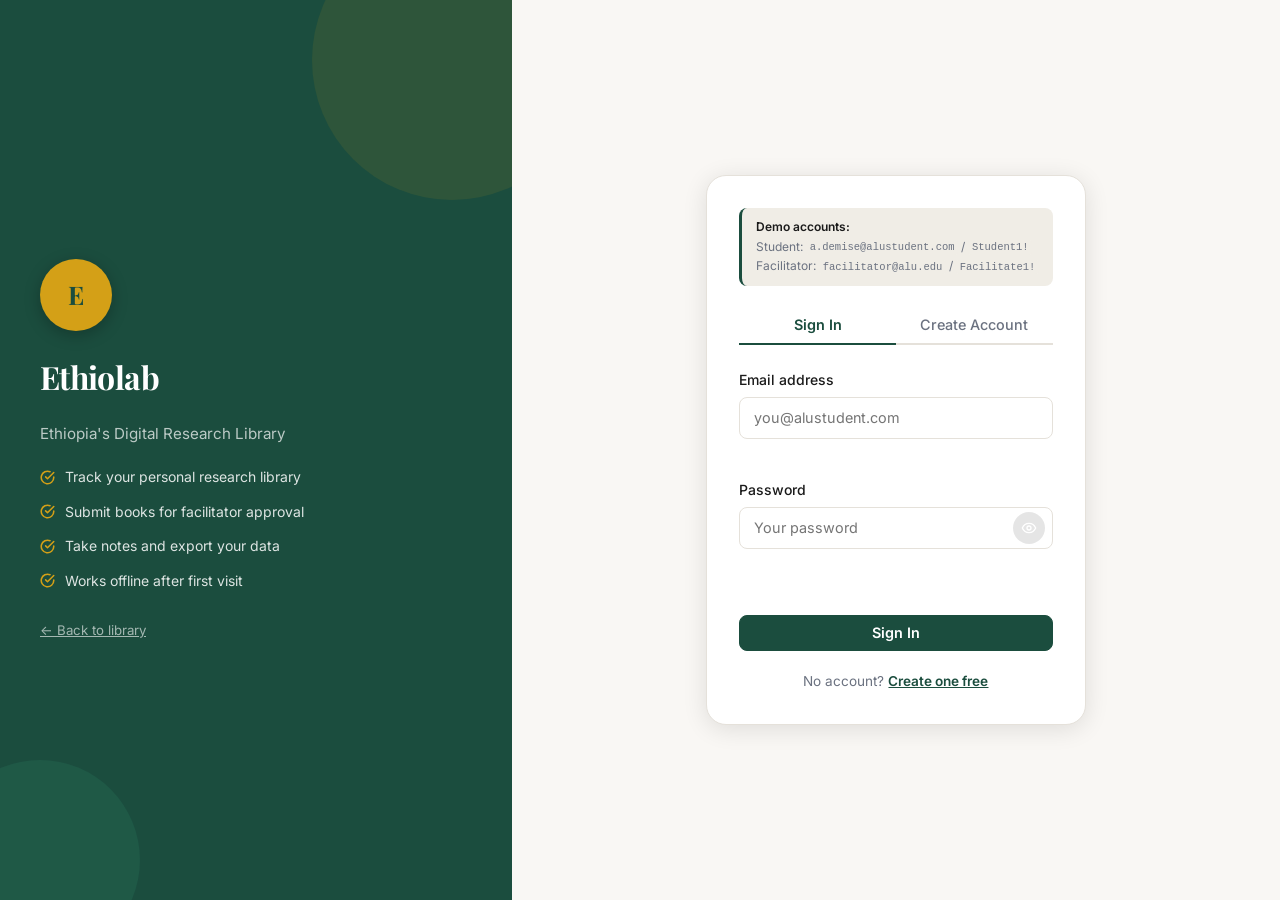
==== admin.html @ 9de97aaf "Add student dashboard functionality and service worker for offline caching - Implemented the student" ====
<!DOCTYPE html>
<html lang="en">
<head>
  <meta charset="UTF-8" />
  <meta name="viewport" content="width=device-width, initial-scale=1.0" />
  <title>Facilitator — Ethiolab</title>
  <script>(function(){var t=localStorage.getItem('alu:theme')||'light';document.documentElement.setAttribute('data-theme',t);})()</script>
  <link rel="preconnect" href="https://fonts.googleapis.com" />
  <link rel="preconnect" href="https://fonts.gstatic.com" crossorigin />
  <link href="https://fonts.googleapis.com/css2?family=Inter:wght@400;500;600;700;800&family=Playfair+Display:wght@700;800&display=swap" rel="stylesheet" />
  <link rel="stylesheet" href="styles/main.css" />
</head>
<body>

  <a href="#main-content" class="skip-link">Skip to main content</a>
  <div role="status"  aria-live="polite"    aria-atomic="true" class="sr-only" id="live-polite"></div>
  <div role="alert"   aria-live="assertive" aria-atomic="true" class="sr-only" id="live-assertive"></div>

  <!-- ── Top bar ────────────────────────────────────────────── -->
  <header class="topbar" aria-label="Mobile navigation bar">
    <button class="topbar__menu" id="sidebar-toggle" aria-label="Open navigation" aria-expanded="false" aria-controls="sidebar">
      <svg width="22" height="22" viewBox="0 0 24 24" fill="none" stroke="currentColor" stroke-width="2" stroke-linecap="round" stroke-linejoin="round" aria-hidden="true"><line x1="4" x2="20" y1="6" y2="6"/><line x1="4" x2="20" y1="12" y2="12"/><line x1="4" x2="20" y1="18" y2="18"/></svg>
    </button>
    <span class="topbar__title">Ethio<span>lab</span></span>
    <button class="theme-toggle" aria-label="Toggle theme" aria-pressed="false" style="font-size:.72rem;padding:.25rem .55rem">
      <svg class="theme-toggle__icon" viewBox="0 0 24 24" fill="none" stroke="currentColor" stroke-width="2" stroke-linecap="round" stroke-linejoin="round" aria-hidden="true"><path d="M21 12.79A9 9 0 1 1 11.21 3 7 7 0 0 0 21 12.79z"/></svg>
      <span class="theme-toggle__label">Dark</span>
    </button>
  </header>

  <div class="sidebar-backdrop" id="sidebar-backdrop" aria-hidden="true"></div>

  <!-- ── Sidebar ────────────────────────────────────────────── -->
  <nav class="sidebar" id="sidebar" aria-label="Facilitator navigation">
    <div class="sidebar__header">
      <div class="sidebar__brand">
        <div class="sidebar__logo" aria-hidden="true">
          <span class="logo-spine logo-spine--want"></span>
          <span class="logo-spine logo-spine--reading"></span>
          <span class="logo-spine logo-spine--done"></span>
        </div>
        <div>
          <span class="sidebar__name">Ethiolab</span>
          <span class="sidebar__sub">Facilitator View</span>
        </div>
      </div>
      <button class="sidebar__close" id="sidebar-close" aria-label="Close navigation">
        <svg width="18" height="18" viewBox="0 0 24 24" fill="none" stroke="currentColor" stroke-width="2" stroke-linecap="round" stroke-linejoin="round" aria-hidden="true"><path d="M18 6 6 18"/><path d="m6 6 12 12"/></svg>
      </button>
    </div>

    <div style="padding:.75rem 1rem;border-bottom:1px solid rgba(255,255,255,.1);display:flex;align-items:center;gap:.6rem">
      <div style="width:32px;height:32px;border-radius:50%;background:var(--red);color:#fff;display:flex;align-items:center;justify-content:center;font-size:.78rem;font-weight:700;flex-shrink:0" id="nav-avatar" aria-hidden="true">??</div>
      <div style="overflow:hidden">
        <div id="nav-name" style="font-weight:600;font-size:.82rem;color:#fff;white-space:nowrap;overflow:hidden;text-overflow:ellipsis">Loading…</div>
        <div style="font-size:.7rem;color:rgba(255,255,255,.55)">Facilitator</div>
      </div>
    </div>

    <ul class="nav-list" role="list">
      <li><a href="#" class="nav-link active" data-page="overview" aria-current="page">
        <svg class="nav-icon" viewBox="0 0 24 24" fill="none" stroke="currentColor" stroke-width="2" stroke-linecap="round" stroke-linejoin="round" aria-hidden="true"><rect width="7" height="9" x="3" y="3" rx="1"/><rect width="7" height="5" x="14" y="3" rx="1"/><rect width="7" height="9" x="14" y="12" rx="1"/><rect width="7" height="5" x="3" y="16" rx="1"/></svg>
        <span>Overview</span>
      </a></li>
      <li><a href="#" class="nav-link" data-page="approvals">
        <svg class="nav-icon" viewBox="0 0 24 24" fill="none" stroke="currentColor" stroke-width="2" stroke-linecap="round" stroke-linejoin="round" aria-hidden="true"><path d="M22 11.08V12a10 10 0 1 1-5.93-9.14"/><path d="m9 11 3 3L22 4"/></svg>
        <span>Pending Approvals <span class="nav-badge" id="pending-badge" style="display:none"></span></span>
      </a></li>
      <li><a href="#" class="nav-link" data-page="students">
        <svg class="nav-icon" viewBox="0 0 24 24" fill="none" stroke="currentColor" stroke-width="2" stroke-linecap="round" stroke-linejoin="round" aria-hidden="true"><path d="M22 10v6M2 10l10-5 10 5-10 5z"/><path d="M6 12v5c3 3 9 3 12 0v-5"/></svg>
        <span>Students by Class</span>
      </a></li>
      <li><a href="#" class="nav-link" data-page="library">
        <svg class="nav-icon" viewBox="0 0 24 24" fill="none" stroke="currentColor" stroke-width="2" stroke-linecap="round" stroke-linejoin="round" aria-hidden="true"><path d="m16 6 4 14"/><path d="M12 6v14"/><path d="M8 8v12"/><path d="M4 4v16"/></svg>
        <span>Class Library</span>
      </a></li>
      <li><a href="#" class="nav-link" data-page="reports">
        <svg class="nav-icon" viewBox="0 0 24 24" fill="none" stroke="currentColor" stroke-width="2" stroke-linecap="round" stroke-linejoin="round" aria-hidden="true"><line x1="18" x2="18" y1="20" y2="10"/><line x1="12" x2="12" y1="20" y2="4"/><line x1="6" x2="6" y1="20" y2="14"/></svg>
        <span>Reports</span>
      </a></li>
      <li><a href="#" class="nav-link" data-page="recommended">
        <svg class="nav-icon" viewBox="0 0 24 24" fill="none" stroke="currentColor" stroke-width="2" stroke-linecap="round" stroke-linejoin="round" aria-hidden="true"><polygon points="12 2 15.09 8.26 22 9.27 17 14.14 18.18 21.02 12 17.77 5.82 21.02 7 14.14 2 9.27 8.91 8.26 12 2"/></svg>
        <span>Recommended</span>
      </a></li>
    </ul>
    <button class="sidebar__role-switch" id="logout-btn" style="margin:.75rem 1rem;width:calc(100% - 2rem)" aria-label="Sign out">Sign Out</button>
  </nav>

  <!-- ── Main ───────────────────────────────────────────────── -->
  <main id="main-content" class="main-content">
    <div class="toast" id="toast" role="status" aria-live="polite" aria-atomic="true"></div>

    <!-- OVERVIEW -->
    <section id="page-overview" class="page page--active" aria-labelledby="overview-heading">
      <header class="page-header">
        <h1 id="overview-heading">Class Overview</h1>
        <p class="page-subtitle" id="fac-subtitle">Aggregate library analytics</p>
      </header>
      <div class="stats-grid">
        <div class="stat-card stat-card--total"><div class="stat-card__icon"><svg viewBox="0 0 24 24" fill="none" stroke="currentColor" stroke-width="2" stroke-linecap="round" stroke-linejoin="round" aria-hidden="true"><path d="m12.83 2.18a2 2 0 0 0-1.66 0L2.6 6.08a1 1 0 0 0 0 1.83l8.58 3.91a2 2 0 0 0 1.66 0l8.58-3.9a1 1 0 0 0 0-1.83Z"/><path d="m22 17.65-9.17 4.16a2 2 0 0 1-1.66 0L2 17.65"/><path d="m22 12.65-9.17 4.16a2 2 0 0 1-1.66 0L2 12.65"/></svg></div><div class="stat-card__body"><span class="stat-card__value" id="fac-stat-total">0</span><span class="stat-card__label">Total Resources</span></div></div>
        <div class="stat-card stat-card--done"><div class="stat-card__icon"><svg viewBox="0 0 24 24" fill="none" stroke="currentColor" stroke-width="2" stroke-linecap="round" stroke-linejoin="round" aria-hidden="true"><path d="M22 11.08V12a10 10 0 1 1-5.93-9.14"/><path d="m9 11 3 3L22 4"/></svg></div><div class="stat-card__body"><span class="stat-card__value" id="fac-stat-done">0</span><span class="stat-card__label">Finished</span></div></div>
        <div class="stat-card stat-card--pages"><div class="stat-card__icon"><svg viewBox="0 0 24 24" fill="none" stroke="currentColor" stroke-width="2" stroke-linecap="round" stroke-linejoin="round" aria-hidden="true"><path d="M15 2H6a2 2 0 0 0-2 2v16a2 2 0 0 0 2 2h12a2 2 0 0 0 2-2V7Z"/><path d="M14 2v4a2 2 0 0 0 2 2h4"/></svg></div><div class="stat-card__body"><span class="stat-card__value" id="fac-stat-avgpages">—</span><span class="stat-card__label">Avg Pages (finished)</span></div></div>
        <div class="stat-card stat-card--want"><div class="stat-card__icon"><svg viewBox="0 0 24 24" fill="none" stroke="currentColor" stroke-width="2" stroke-linecap="round" stroke-linejoin="round" aria-hidden="true"><polygon points="12 2 15.09 8.26 22 9.27 17 14.14 18.18 21.02 12 17.77 5.82 21.02 7 14.14 2 9.27 8.91 8.26 12 2"/></svg></div><div class="stat-card__body"><span class="stat-card__value" id="fac-stat-rec">0</span><span class="stat-card__label">Recommended</span></div></div>
        <div class="stat-card stat-card--tag"><div class="stat-card__icon"><svg viewBox="0 0 24 24" fill="none" stroke="currentColor" stroke-width="2" stroke-linecap="round" stroke-linejoin="round" aria-hidden="true"><path d="M22 10v6M2 10l10-5 10 5-10 5z"/><path d="M6 12v5c3 3 9 3 12 0v-5"/></svg></div><div class="stat-card__body"><span class="stat-card__value" id="fac-stat-students">0</span><span class="stat-card__label">Students</span></div></div>
        <div class="stat-card stat-card--tag"><div class="stat-card__icon"><svg viewBox="0 0 24 24" fill="none" stroke="currentColor" stroke-width="2" stroke-linecap="round" stroke-linejoin="round" aria-hidden="true"><path d="M12.586 2.586A2 2 0 0 0 11.172 2H4a2 2 0 0 0-2 2v7.172a2 2 0 0 0 .586 1.414l8.704 8.704a2.426 2.426 0 0 0 3.42 0l6.58-6.58a2.426 2.426 0 0 0 0-3.42z"/><circle cx="7.5" cy="7.5" r=".5" fill="currentColor"/></svg></div><div class="stat-card__body"><span class="stat-card__value stat-card__value--sm" id="fac-stat-top-tag">—</span><span class="stat-card__label">Top Tag</span></div></div>
      </div>
      <section class="chart-section" aria-labelledby="tag-chart-heading"><h2 id="tag-chart-heading">Resources by Tag</h2><div class="bar-chart" id="tag-chart" role="img" aria-label="Resources per tag"></div></section>
      <section class="chart-section" aria-labelledby="health-heading"><h2 id="health-heading">Library Health</h2><div class="fac-health-grid" id="fac-health-grid"></div></section>
    </section>

    <!-- PENDING APPROVALS -->
    <section id="page-approvals" class="page" aria-labelledby="approvals-heading">
      <header class="page-header">
        <h1 id="approvals-heading">Pending Approvals</h1>
        <p class="page-subtitle">Review and approve or reject student-submitted books</p>
      </header>
      <div id="approvals-container" class="pending-queue" aria-live="polite">
        <p class="empty-state">Loading…</p>
      </div>
    </section>

    <!-- STUDENTS BY CLASS -->
    <section id="page-students" class="page" aria-labelledby="students-heading">
      <header class="page-header"><h1 id="students-heading">Students by Class</h1><p class="page-subtitle">Click a student card to view their library</p></header>
      <div id="students-container"></div>
      <!-- Student detail panel (hidden by default) -->
      <div class="student-detail" id="student-detail" hidden>
        <button class="student-detail__back" id="student-back-btn">
          <svg width="14" height="14" viewBox="0 0 24 24" fill="none" stroke="currentColor" stroke-width="2" stroke-linecap="round" stroke-linejoin="round" aria-hidden="true"><path d="m15 18-6-6 6-6"/></svg>
          Back to all students
        </button>
        <div id="student-detail-content"></div>
        <section class="chart-section" style="margin-top:1.25rem" aria-labelledby="stu-books-heading"><h2 id="stu-books-heading" style="font-size:1rem;font-weight:700;margin-bottom:.75rem">Their Books</h2><div class="table-wrap" role="region" tabindex="0"><table class="records-table" id="stu-books-table"><thead><tr><th scope="col">Title</th><th scope="col">Author</th><th scope="col">Status</th><th scope="col">Pages</th><th scope="col">Tag</th></tr></thead><tbody id="stu-books-body"></tbody></table></div></section>
      </div>
    </section>

    <!-- CLASS LIBRARY -->
    <section id="page-library" class="page" aria-labelledby="class-lib-heading">
      <header class="page-header">
        <h1 id="class-lib-heading">Class Library</h1>
        <div class="page-header__actions">
          <button class="btn btn--sm btn--outline" id="admin-export-btn">Export JSON</button>
          <label class="btn btn--sm btn--outline" for="admin-import-file">Import JSON<input type="file" id="admin-import-file" accept=".json" class="sr-only" /></label>
        </div>
      </header>
      <div class="library-controls">
        <div class="search-wrap"><span class="search-icon" aria-hidden="true"><svg viewBox="0 0 24 24" fill="none" stroke="currentColor" stroke-width="2" stroke-linecap="round" stroke-linejoin="round"><circle cx="11" cy="11" r="8"/><path d="m21 21-4.3-4.3"/></svg></span><label for="admin-search" class="sr-only">Search</label><input type="text" id="admin-search" class="search-input" placeholder="Search all resources…" autocomplete="off" /><div class="search-options"><span class="search-hint" id="admin-search-hint" aria-live="polite"></span></div></div>
        <div class="filter-row">
          <label for="admin-filter-status" class="sr-only">Filter status</label><select id="admin-filter-status" class="filter-select"><option value="">All Statuses</option><option value="want">Want to Read</option><option value="reading">Currently Reading</option><option value="finished">Finished</option></select>
          <label for="admin-filter-tag" class="sr-only">Filter tag</label><select id="admin-filter-tag" class="filter-select"><option value="">All Tags</option></select>
          <label for="admin-sort" class="sr-only">Sort</label><select id="admin-sort" class="filter-select"><option value="dateAdded-desc">Newest First</option><option value="title-asc">Title A→Z</option><option value="pages-desc">Most Pages</option></select>
          <button class="btn btn--sm btn--ghost" id="admin-clear-filters">Clear</button>
        </div>
      </div>
      <p class="records-count" id="admin-records-count" aria-live="polite">Loading…</p>
      <div class="table-wrap" role="region" aria-label="All library records" tabindex="0">
        <table class="records-table"><thead><tr><th scope="col" class="col-spine"></th><th scope="col">Title</th><th scope="col">Author</th><th scope="col">Student</th><th scope="col">Status</th><th scope="col" style="text-align:center">★</th><th scope="col">Actions</th></tr></thead><tbody id="admin-records-body"></tbody></table>
        <p class="empty-state" id="admin-table-empty" hidden>No records found.</p>
      </div>
    </section>

    <!-- REPORTS -->
    <section id="page-reports" class="page" aria-labelledby="reports-heading">
      <header class="page-header">
        <h1 id="reports-heading">Reports</h1>
        <div class="page-header__actions"><button class="btn btn--sm btn--outline" id="export-csv-btn">Export CSV</button></div>
      </header>
      <section class="chart-section" aria-labelledby="tag-board-heading"><h2 id="tag-board-heading">Tag Leaderboard</h2><div id="tag-leaderboard" class="tag-leaderboard"></div></section>
      <section class="chart-section" aria-labelledby="completion-heading"><h2 id="completion-heading">Completions — Last 30 Days</h2><div class="bar-chart" id="completion-chart" role="img" aria-label="Books finished in last 30 days"></div></section>
    </section>

    <!-- RECOMMENDED -->
    <section id="page-recommended" class="page" aria-labelledby="rec-heading">
      <header class="page-header"><h1 id="rec-heading">Recommended Resources</h1><p class="page-subtitle">Check ★ to mark resources recommended for all students</p></header>
      <section class="shelf-section" aria-labelledby="rec-shelf-heading"><h2 id="rec-shelf-heading">Recommended Bookshelf <span class="shelf-hint">Click a spine to view</span></h2><div class="bookshelf" id="fac-bookshelf" aria-label="Recommended books"></div></section>
      <div class="table-wrap" role="region" aria-label="Manage recommended resources" tabindex="0" style="margin-top:1.5rem">
        <table class="records-table" id="rec-table"><thead><tr><th scope="col">Title</th><th scope="col">Author</th><th scope="col">Tag</th><th scope="col" style="text-align:center">Recommended ★</th><th scope="col">View</th></tr></thead><tbody id="rec-table-body"></tbody></table>
      </div>
    </section>
  </main>

  <!-- VIEW MODAL -->
  <div class="modal-overlay" id="view-modal" role="dialog" aria-modal="true" aria-labelledby="view-modal-title" hidden>
    <div class="modal modal--view"><button class="modal__close" id="view-modal-close" aria-label="Close"><svg width="18" height="18" viewBox="0 0 24 24" fill="none" stroke="currentColor" stroke-width="2" stroke-linecap="round" stroke-linejoin="round" aria-hidden="true"><path d="M18 6 6 18"/><path d="m6 6 12 12"/></svg></button><div class="view-modal__spine" id="view-spine" aria-hidden="true"></div><div class="view-modal__body"><div class="view-modal__status" id="view-status"></div><h2 class="view-modal__title" id="view-modal-title"></h2><p class="view-modal__author" id="view-author"></p><div class="view-modal__meta"><span class="view-meta-item" id="view-pages"></span><span class="view-meta-item" id="view-tag"></span><span class="view-meta-item" id="view-date"></span></div><div class="view-modal__notes" id="view-notes" hidden><h3>Notes</h3><p id="view-notes-text"></p></div></div><div class="modal__actions"><button class="btn btn--ghost" id="view-close-btn">Close</button></div></div>
  </div>

  <!-- CONFIRM MODAL -->
  <div class="modal-overlay" id="confirm-overlay" role="dialog" aria-modal="true" aria-labelledby="confirm-title" hidden>
    <div class="modal modal--confirm"><h2 id="confirm-title" class="modal__title">Confirm</h2><p class="modal__body" id="confirm-body"></p><div class="modal__actions"><button class="btn btn--danger" id="confirm-yes">Confirm</button><button class="btn btn--ghost" id="confirm-no">Cancel</button></div></div>
  </div>

  <!-- REJECT MODAL -->
  <div class="modal-overlay" id="reject-modal" role="dialog" aria-modal="true" aria-labelledby="reject-modal-title" hidden>
    <div class="modal">
      <button class="modal__close" id="reject-modal-close" aria-label="Close">
        <svg width="18" height="18" viewBox="0 0 24 24" fill="none" stroke="currentColor" stroke-width="2" stroke-linecap="round" stroke-linejoin="round" aria-hidden="true"><path d="M18 6 6 18"/><path d="m6 6 12 12"/></svg>
      </button>
      <h2 class="modal__title" id="reject-modal-title">Reject Submission</h2>
      <div class="modal__body">
        <p style="margin-bottom:.75rem;color:var(--text-muted);font-size:.875rem">Provide a reason so the student knows how to improve their submission.</p>
        <input type="hidden" id="reject-record-id" />
        <div class="form-group">
          <label for="reject-reason" class="form-label">Rejection reason <span class="required" aria-hidden="true">*</span></label>
          <textarea id="reject-reason" class="form-input form-textarea" rows="3"
                    placeholder="e.g. Please provide a more complete description of the book's relevance to your capstone mission."
                    required aria-required="true" aria-describedby="reject-reason-err"></textarea>
          <span class="form-error" id="reject-reason-err" role="alert"></span>
        </div>
      </div>
      <div class="modal__actions">
        <button class="btn btn--danger" id="reject-confirm-btn">Reject Submission</button>
        <button class="btn btn--ghost"  id="reject-cancel-btn">Cancel</button>
      </div>
    </div>
  </div>

  <script src="scripts/storage.js"></script>
  <script src="scripts/validators.js"></script>
  <script src="scripts/auth.js"></script>
  <script src="scripts/search.js"></script>
  <script src="scripts/admin.js"></script>
  <script>
    if ('serviceWorker' in navigator) {
      navigator.serviceWorker.register('./sw.js').catch(function(){});
    }
  </script>
</body>
</html>
---- styles/main.css ----
/* ============================================================
   ETHIOLAB — Ethiopia's Digital Research Library
   Primary: #1B4D3E  Accent: #D4A017  Background: #F9F7F4
   Fonts: Playfair Display + Inter (Google Fonts)
   Mobile-first | WCAG AA | IIFE JS pattern
   ============================================================ */

/* ── Variables ────────────────────────────────────────────── */
:root {
  --primary:       #1B4D3E;
  --primary-mid:   #2D7A5F;
  --primary-light: #3DAA85;
  --accent:        #D4A017;
  --accent-light:  #F0C040;
  --red:           #DC2626;
  --red-l:         #FEF2F2;
  --red-d:         #991B1B;
  --green:         #16A34A;
  --green-l:       #F0FDF4;
  --orange:        #D97706;
  --orange-l:      #FFFBEB;
  --blue:          #2563EB;
  --blue-l:        #EFF6FF;
  --bg:            #F9F7F4;
  --bg-card:       #FFFFFF;
  --bg-offset:     #F0EDE6;
  --text:          #1A1A1A;
  --text-muted:    #6B7280;
  --text-light:    #9CA3AF;
  --border:        #E5E1DA;
  --border-dark:   #C8C0B4;
  --shadow:        0 2px 12px rgba(0,0,0,.07);
  --shadow-md:     0 4px 24px rgba(0,0,0,.11);
  --shadow-lg:     0 8px 40px rgba(0,0,0,.16);
  --radius:        8px;
  --radius-lg:     14px;
  --radius-xl:     20px;
  --t:             200ms ease;
  --font-sans:     'Inter', system-ui, -apple-system, sans-serif;
  --font-serif:    'Playfair Display', Georgia, serif;
  --font-mono:     'JetBrains Mono', 'Courier New', monospace;
  --sidebar-w:     260px;
  --topbar-h:      56px;
}

/* ── Reset + Box Sizing ───────────────────────────────────── */
*, *::before, *::after {
  box-sizing: border-box;
  margin: 0;
  padding: 0;
}
html {
  scroll-behavior: smooth;
  -webkit-text-size-adjust: 100%;
  font-size: 16px;
}
body {
  font-family: var(--font-sans);
  background: var(--bg);
  color: var(--text);
  line-height: 1.6;
  min-height: 100vh;
}
img, svg { display: block; max-width: 100%; }
button { font-family: inherit; cursor: pointer; border: none; background: none; }
a { color: inherit; text-decoration: none; }
ul, ol { list-style: none; }
input, select, textarea { font-family: inherit; font-size: inherit; }
table { border-collapse: collapse; width: 100%; }

/* ── Base Typography ──────────────────────────────────────── */
h1, h2, h3, h4, h5, h6 {
  line-height: 1.25;
  font-weight: 600;
  color: var(--text);
}
.pub-page h1,
.pub-page h2 {
  font-family: var(--font-serif);
}
p { margin-bottom: 0; }
strong { font-weight: 600; }
code {
  font-family: var(--font-mono);
  font-size: .875em;
  background: var(--bg-offset);
  padding: .1em .35em;
  border-radius: 4px;
}

/* ── Accessibility ────────────────────────────────────────── */
.sr-only {
  position: absolute;
  width: 1px;
  height: 1px;
  padding: 0;
  margin: -1px;
  overflow: hidden;
  clip: rect(0,0,0,0);
  white-space: nowrap;
  border: 0;
}
.skip-link {
  position: absolute;
  top: -120%;
  left: 1rem;
  z-index: 9999;
  background: var(--primary);
  color: #fff;
  padding: .5rem 1.1rem;
  border-radius: var(--radius);
  font-weight: 600;
  font-size: .875rem;
  text-decoration: none;
  transition: top var(--t);
}
.skip-link:focus { top: 1rem; outline: 3px solid var(--accent); outline-offset: 2px; }
:focus-visible {
  outline: 2.5px solid var(--accent);
  outline-offset: 3px;
  border-radius: 3px;
}
[aria-live] { speak: literal-punctuation; }

/* ── Mark / highlight ─────────────────────────────────────── */
mark {
  background: #FFF176;
  color: var(--text);
  border-radius: 2px;
  padding: 0 2px;
}
[hidden] { display: none !important; }

/* ═══════════════════════════════════════════════════════════
   SITE NAV (public pages)
   ═══════════════════════════════════════════════════════════ */
.site-nav {
  position: fixed;
  top: 0;
  left: 0;
  right: 0;
  z-index: 200;
  display: flex;
  align-items: center;
  gap: 1rem;
  padding: 0 1.5rem;
  height: var(--topbar-h);
  transition: background var(--t), box-shadow var(--t);
}
.site-nav--transparent {
  background: transparent;
}
.site-nav--solid {
  background: var(--primary);
  box-shadow: var(--shadow-md);
}
.site-nav__logo {
  display: flex;
  align-items: center;
  gap: .5rem;
  color: #fff;
  font-weight: 700;
  font-size: 1.25rem;
  font-family: var(--font-serif);
  text-decoration: none;
  flex-shrink: 0;
}
.site-nav__logo-text { letter-spacing: -.01em; }
.site-nav__links {
  display: none;
  align-items: center;
  gap: .25rem;
  margin-left: auto;
}
.site-nav__link {
  color: rgba(255,255,255,.85);
  font-size: .9rem;
  font-weight: 500;
  padding: .4rem .75rem;
  border-radius: var(--radius);
  transition: color var(--t), background var(--t);
}
.site-nav__link:hover,
.site-nav__link--active {
  color: #fff;
  background: rgba(255,255,255,.12);
}
.site-nav__cta { margin-left: auto; }
.site-nav__links + .site-nav__cta { margin-left: .5rem; }
.site-nav__hamburger {
  display: flex;
  flex-direction: column;
  justify-content: center;
  gap: 5px;
  width: 36px;
  height: 36px;
  padding: 6px;
  background: rgba(255,255,255,.15);
  border-radius: var(--radius);
  border: none;
  cursor: pointer;
  margin-left: auto;
  transition: background var(--t);
}
.site-nav__hamburger span {
  display: block;
  height: 2px;
  background: #fff;
  border-radius: 2px;
  transition: transform var(--t), opacity var(--t);
}
.site-nav__hamburger[aria-expanded="true"] span:nth-child(1) { transform: translateY(7px) rotate(45deg); }
.site-nav__hamburger[aria-expanded="true"] span:nth-child(2) { opacity: 0; }
.site-nav__hamburger[aria-expanded="true"] span:nth-child(3) { transform: translateY(-7px) rotate(-45deg); }

@media (min-width: 768px) {
  .site-nav__links { display: flex; }
  .site-nav__hamburger { display: none; }
}

/* Mobile nav open state */
.site-nav__links.is-open {
  display: flex;
  flex-direction: column;
  position: fixed;
  top: var(--topbar-h);
  left: 0;
  right: 0;
  background: var(--primary);
  padding: 1rem 1.5rem;
  box-shadow: var(--shadow-md);
  z-index: 190;
}

/* ── Theme toggle (shared) ─────────────────────────────────── */
.theme-toggle {
  display: flex;
  align-items: center;
  gap: .4rem;
  color: rgba(255,255,255,.8);
  font-size: .85rem;
  padding: .35rem .65rem;
  border-radius: var(--radius);
  transition: color var(--t), background var(--t);
  cursor: pointer;
}
.theme-toggle:hover { color: #fff; background: rgba(255,255,255,.12); }
.theme-toggle__icon { width: 16px; height: 16px; flex-shrink: 0; }

/* ═══════════════════════════════════════════════════════════
   HERO SECTION
   ═══════════════════════════════════════════════════════════ */
.hero {
  position: relative;
  min-height: 100vh;
  display: flex;
  align-items: center;
  justify-content: center;
  background-size: cover;
  background-position: center;
  background-repeat: no-repeat;
  padding: calc(var(--topbar-h) + 2rem) 1.5rem 3rem;
  overflow: hidden;
}
.hero__overlay {
  position: absolute;
  inset: 0;
  background: rgba(27, 77, 62, 0.85);
  z-index: 1;
}
.hero__content {
  position: relative;
  z-index: 2;
  text-align: center;
  max-width: 720px;
  width: 100%;
  animation: fadeUp .7s ease both;
}
.hero__badge {
  display: inline-block;
  background: rgba(212, 160, 23, .2);
  border: 1px solid rgba(212, 160, 23, .5);
  color: var(--accent-light);
  font-size: .8rem;
  font-weight: 600;
  letter-spacing: .06em;
  text-transform: uppercase;
  padding: .35rem 1rem;
  border-radius: 100px;
  margin-bottom: 1.25rem;
}
.hero__title {
  font-family: var(--font-serif);
  font-size: clamp(2.25rem, 6vw, 4rem);
  font-weight: 700;
  color: #fff;
  line-height: 1.15;
  margin-bottom: 1.25rem;
  letter-spacing: -.02em;
}
.hero__subtitle {
  color: rgba(255,255,255,.82);
  font-size: clamp(.95rem, 2vw, 1.15rem);
  max-width: 560px;
  margin: 0 auto 2rem;
  line-height: 1.7;
}
.hero__search {
  display: flex;
  gap: .5rem;
  max-width: 560px;
  margin: 0 auto 2rem;
  background: rgba(255,255,255,.12);
  border: 1px solid rgba(255,255,255,.25);
  border-radius: var(--radius-lg);
  padding: .35rem .35rem .35rem .75rem;
  backdrop-filter: blur(8px);
}
.hero__search-input {
  flex: 1;
  border: none;
  background: transparent;
  color: #fff;
  font-size: 1rem;
  outline: none;
  min-width: 0;
}
.hero__search-input::placeholder { color: rgba(255,255,255,.55); }
.hero__search-btn {
  flex-shrink: 0;
  display: flex;
  align-items: center;
  gap: .4rem;
  white-space: nowrap;
}
.hero__stats {
  display: flex;
  justify-content: center;
  gap: 2rem;
  flex-wrap: wrap;
}
.hero__stat {
  display: flex;
  flex-direction: column;
  align-items: center;
  gap: .1rem;
}
.hero__stat strong {
  font-family: var(--font-serif);
  font-size: 1.75rem;
  color: var(--accent-light);
  font-weight: 700;
}
.hero__stat span {
  font-size: .8rem;
  color: rgba(255,255,255,.7);
  text-transform: uppercase;
  letter-spacing: .05em;
}

/* ═══════════════════════════════════════════════════════════
   CATALOG SECTION
   ═══════════════════════════════════════════════════════════ */
.catalog-section {
  padding: 3rem 1.5rem;
  max-width: 1280px;
  margin: 0 auto;
}
.catalog-controls {
  display: flex;
  flex-direction: column;
  gap: 1.25rem;
  margin-bottom: 2rem;
}
.catalog-controls h2 {
  font-family: var(--font-serif);
  font-size: 1.75rem;
  color: var(--primary);
}
@media (min-width: 768px) {
  .catalog-controls {
    flex-direction: row;
    align-items: flex-start;
    justify-content: space-between;
    flex-wrap: wrap;
  }
}
.catalog-grid {
  display: grid;
  grid-template-columns: repeat(auto-fill, minmax(280px, 1fr));
  gap: 1.5rem;
}
@media (min-width: 1024px) {
  .catalog-grid { grid-template-columns: repeat(auto-fill, minmax(300px, 1fr)); }
}
.empty-state {
  text-align: center;
  padding: 3rem 1rem;
  color: var(--text-muted);
}
.empty-state svg { margin: 0 auto 1rem; opacity: .4; }
.empty-state h3 { font-size: 1.1rem; margin-bottom: .4rem; }
.empty-state p { font-size: .9rem; }

/* ── Filter bar ─────────────────────────────────────────────── */
.filter-bar {
  display: flex;
  flex-wrap: wrap;
  gap: .6rem;
  align-items: center;
}
.search-wrap {
  position: relative;
  display: flex;
  align-items: center;
  min-width: 200px;
}
.search-icon {
  position: absolute;
  left: .7rem;
  width: 16px;
  height: 16px;
  color: var(--text-muted);
  pointer-events: none;
  flex-shrink: 0;
}
.search-input {
  width: 100%;
  padding: .5rem .75rem .5rem 2.25rem;
  border: 1.5px solid var(--border);
  border-radius: var(--radius);
  background: var(--bg-card);
  color: var(--text);
  font-size: .9rem;
  transition: border-color var(--t), box-shadow var(--t);
  min-width: 0;
}
.search-input:focus {
  outline: none;
  border-color: var(--primary);
  box-shadow: 0 0 0 3px rgba(27,77,62,.12);
}
.filter-select {
  padding: .5rem .75rem;
  border: 1.5px solid var(--border);
  border-radius: var(--radius);
  background: var(--bg-card);
  color: var(--text);
  font-size: .875rem;
  cursor: pointer;
  transition: border-color var(--t);
}
.filter-select:focus {
  outline: none;
  border-color: var(--primary);
  box-shadow: 0 0 0 3px rgba(27,77,62,.12);
}

/* ═══════════════════════════════════════════════════════════
   BOOK CARD
   ═══════════════════════════════════════════════════════════ */
.book-card {
  background: var(--bg-card);
  border-radius: var(--radius-lg);
  overflow: hidden;
  box-shadow: var(--shadow);
  border: 1px solid var(--border);
  transition: transform var(--t), box-shadow var(--t);
  display: flex;
  flex-direction: column;
  cursor: pointer;
  position: relative;
  animation: fadeUp .5s ease both;
}
.book-card:hover {
  transform: translateY(-4px);
  box-shadow: var(--shadow-md);
}
.book-card:focus-within { outline: 2px solid var(--accent); outline-offset: 2px; }

/* Staggered animation delays */
.book-card:nth-child(1) { animation-delay: 0ms; }
.book-card:nth-child(2) { animation-delay: 60ms; }
.book-card:nth-child(3) { animation-delay: 120ms; }
.book-card:nth-child(4) { animation-delay: 180ms; }
.book-card:nth-child(5) { animation-delay: 240ms; }
.book-card:nth-child(6) { animation-delay: 300ms; }
.book-card:nth-child(7) { animation-delay: 360ms; }
.book-card:nth-child(8) { animation-delay: 420ms; }

.book-card__cover {
  height: 180px;
  position: relative;
  overflow: hidden;
  display: flex;
  flex-direction: column;
  justify-content: flex-end;
  padding: 1rem;
}
.book-card__cover::before {
  content: '';
  position: absolute;
  inset: 0;
  background: linear-gradient(160deg, rgba(255,255,255,.06) 0%, rgba(0,0,0,.25) 100%);
}
.book-card__cover-title {
  position: relative;
  z-index: 1;
  font-family: var(--font-serif);
  font-size: 1.05rem;
  font-weight: 700;
  color: #fff;
  line-height: 1.3;
  text-shadow: 0 1px 4px rgba(0,0,0,.4);
  margin-bottom: .25rem;
  display: -webkit-box;
  -webkit-line-clamp: 2;
  -webkit-box-orient: vertical;
  overflow: hidden;
}
.book-card__cover-author {
  position: relative;
  z-index: 1;
  font-size: .78rem;
  color: rgba(255,255,255,.8);
  text-shadow: 0 1px 3px rgba(0,0,0,.3);
}
.book-card__body {
  padding: 1rem;
  flex: 1;
  display: flex;
  flex-direction: column;
  gap: .4rem;
}
.book-card__tag {
  display: inline-block;
  font-size: .72rem;
  font-weight: 600;
  text-transform: uppercase;
  letter-spacing: .05em;
  color: var(--primary);
  background: rgba(27,77,62,.08);
  padding: .2rem .6rem;
  border-radius: 100px;
  align-self: flex-start;
}
.book-card__title {
  font-size: 1rem;
  font-weight: 600;
  color: var(--text);
  line-height: 1.35;
  display: -webkit-box;
  -webkit-line-clamp: 2;
  -webkit-box-orient: vertical;
  overflow: hidden;
}
.book-card__desc {
  font-size: .83rem;
  color: var(--text-muted);
  line-height: 1.5;
  flex: 1;
  display: -webkit-box;
  -webkit-line-clamp: 3;
  -webkit-box-orient: vertical;
  overflow: hidden;
}
.book-card__meta {
  display: flex;
  align-items: center;
  justify-content: space-between;
  font-size: .78rem;
  color: var(--text-muted);
  margin-top: .25rem;
  padding-top: .5rem;
  border-top: 1px solid var(--border);
}
.book-card__pages { font-weight: 500; }
.book-card__read-more {
  font-size: .8rem;
  font-weight: 600;
  color: var(--primary);
  background: none;
  border: none;
  cursor: pointer;
  padding: 0;
  transition: color var(--t);
}
.book-card__read-more:hover { color: var(--accent); }

/* Pending overlay */
.book-card--pending::after {
  content: 'Pending Approval';
  position: absolute;
  inset: 0;
  background: rgba(249,247,244,.88);
  display: flex;
  align-items: center;
  justify-content: center;
  font-size: .85rem;
  font-weight: 600;
  color: var(--orange);
  border-radius: var(--radius-lg);
}

/* ═══════════════════════════════════════════════════════════
   BUTTONS
   ═══════════════════════════════════════════════════════════ */
.btn {
  display: inline-flex;
  align-items: center;
  justify-content: center;
  gap: .4rem;
  padding: .6rem 1.25rem;
  border-radius: var(--radius);
  font-size: .9rem;
  font-weight: 600;
  line-height: 1;
  cursor: pointer;
  transition: background var(--t), color var(--t), border-color var(--t), box-shadow var(--t), transform var(--t);
  border: 1.5px solid transparent;
  white-space: nowrap;
  text-decoration: none;
}
.btn:active { transform: scale(.97); }
.btn:focus-visible { outline: 2px solid var(--accent); outline-offset: 2px; }
.btn svg { flex-shrink: 0; }

.btn--primary {
  background: var(--primary);
  color: #fff;
  border-color: var(--primary);
}
.btn--primary:hover { background: var(--primary-mid); border-color: var(--primary-mid); }

.btn--secondary {
  background: var(--accent);
  color: #fff;
  border-color: var(--accent);
}
.btn--secondary:hover { background: #b88a10; border-color: #b88a10; }

.btn--outline {
  background: transparent;
  color: var(--primary);
  border-color: var(--primary);
}
.btn--outline:hover { background: rgba(27,77,62,.06); }

.btn--ghost {
  background: transparent;
  color: var(--text-muted);
  border-color: transparent;
}
.btn--ghost:hover { background: var(--bg-offset); color: var(--text); }

.btn--danger {
  background: var(--red);
  color: #fff;
  border-color: var(--red);
}
.btn--danger:hover { background: var(--red-d); border-color: var(--red-d); }

.btn--sm {
  padding: .45rem 1rem;
  font-size: .825rem;
}
.btn--xs {
  padding: .3rem .65rem;
  font-size: .78rem;
  border-radius: 6px;
}

/* Password toggle */
.pw-toggle {
  position: absolute;
  right: .65rem;
  top: 50%;
  transform: translateY(-50%);
  color: var(--text-muted);
  background: none;
  border: none;
  cursor: pointer;
  padding: .25rem;
  display: flex;
  align-items: center;
  transition: color var(--t);
}
.pw-toggle:hover { color: var(--text); }

/* ═══════════════════════════════════════════════════════════
   FORMS
   ═══════════════════════════════════════════════════════════ */
.form-group {
  display: flex;
  flex-direction: column;
  gap: .3rem;
  margin-bottom: 1.1rem;
}
.form-label {
  font-size: .875rem;
  font-weight: 500;
  color: var(--text);
}
.required {
  color: var(--red);
  margin-left: .15rem;
}
.form-input {
  width: 100%;
  padding: .6rem .85rem;
  border: 1.5px solid var(--border);
  border-radius: var(--radius);
  background: var(--bg-card);
  color: var(--text);
  font-size: .9rem;
  transition: border-color var(--t), box-shadow var(--t);
  line-height: 1.5;
}
.form-input:focus {
  outline: none;
  border-color: var(--primary);
  box-shadow: 0 0 0 3px rgba(27,77,62,.12);
}
.form-input.invalid {
  border-color: var(--red);
  box-shadow: 0 0 0 3px rgba(220,38,38,.1);
}
.form-input.valid {
  border-color: var(--green);
  box-shadow: 0 0 0 3px rgba(22,163,74,.08);
}
.form-input[aria-invalid="true"] {
  border-color: var(--red);
}
.form-select { cursor: pointer; }
.form-textarea {
  resize: vertical;
  min-height: 100px;
  line-height: 1.6;
}
.form-error {
  font-size: .8rem;
  color: var(--red);
  font-weight: 500;
  min-height: 1.1rem;
}
.form-hint {
  font-size: .8rem;
  color: var(--text-muted);
}
.form-row {
  display: grid;
  grid-template-columns: 1fr;
  gap: 0;
}
@media (min-width: 560px) {
  .form-row { grid-template-columns: 1fr 1fr; gap: 0 1rem; }
}

/* ═══════════════════════════════════════════════════════════
   MODALS
   ═══════════════════════════════════════════════════════════ */
.modal-overlay {
  position: fixed;
  inset: 0;
  z-index: 500;
  background: rgba(0, 0, 0, .55);
  display: flex;
  align-items: center;
  justify-content: center;
  padding: 1rem;
  overflow-y: auto;
  animation: fadeIn .18s ease;
}
.modal {
  background: var(--bg-card);
  border-radius: var(--radius-lg);
  box-shadow: var(--shadow-lg);
  width: 100%;
  max-width: 560px;
  position: relative;
  max-height: 90vh;
  overflow-y: auto;
  animation: fadeUp .22s ease;
}
.modal--book { max-width: 640px; }
.modal__close {
  position: absolute;
  top: .75rem;
  right: .75rem;
  z-index: 10;
  width: 32px;
  height: 32px;
  display: flex;
  align-items: center;
  justify-content: center;
  border-radius: 50%;
  background: rgba(0,0,0,.1);
  color: #fff;
  transition: background var(--t);
  cursor: pointer;
  border: none;
}
.modal__close:hover { background: rgba(0,0,0,.25); }
.modal__title {
  padding: 1.25rem 1.5rem .5rem;
  font-size: 1.1rem;
  font-weight: 700;
  border-bottom: 1px solid var(--border);
  padding-bottom: 1rem;
}
.modal__body {
  padding: 1.25rem 1.5rem;
}
.modal__actions {
  display: flex;
  gap: .75rem;
  padding: 1rem 1.5rem;
  border-top: 1px solid var(--border);
  flex-wrap: wrap;
}

/* ── Book detail modal ──────────────────────────────────────── */
.book-modal { overflow: hidden; display: flex; flex-direction: column; max-height: 90vh; }
.book-modal__cover {
  min-height: 200px;
  display: flex;
  align-items: flex-end;
  padding: 1.5rem;
  position: relative;
  overflow: hidden;
  flex-shrink: 0;
}
.book-modal__cover::before {
  content: '';
  position: absolute;
  inset: 0;
  background: linear-gradient(160deg, rgba(255,255,255,.05) 0%, rgba(0,0,0,.35) 100%);
}
.book-modal__cover-content {
  position: relative;
  z-index: 1;
}
.book-modal__tag {
  display: inline-block;
  font-size: .72rem;
  font-weight: 700;
  letter-spacing: .06em;
  text-transform: uppercase;
  color: var(--accent-light);
  background: rgba(212,160,23,.2);
  border: 1px solid rgba(212,160,23,.4);
  padding: .2rem .7rem;
  border-radius: 100px;
  margin-bottom: .65rem;
}
.book-modal__title {
  font-family: var(--font-serif);
  font-size: 1.5rem;
  font-weight: 700;
  color: #fff;
  text-shadow: 0 1px 6px rgba(0,0,0,.4);
  line-height: 1.2;
  margin-bottom: .35rem;
}
.book-modal__author {
  color: rgba(255,255,255,.8);
  font-size: .9rem;
}
.book-modal__body {
  padding: 1.25rem 1.5rem;
  overflow-y: auto;
  flex: 1;
}
.book-modal__meta {
  display: flex;
  flex-wrap: wrap;
  gap: .5rem;
  margin-bottom: 1.25rem;
  font-size: .83rem;
  color: var(--text-muted);
}
.book-modal__meta span {
  background: var(--bg-offset);
  padding: .25rem .65rem;
  border-radius: 100px;
}
.book-modal__desc { margin-bottom: 1rem; }
.book-modal__desc h3 {
  font-size: .875rem;
  font-weight: 600;
  text-transform: uppercase;
  letter-spacing: .05em;
  color: var(--text-muted);
  margin-bottom: .5rem;
}
.book-modal__desc p {
  font-size: .9rem;
  color: var(--text);
  line-height: 1.7;
}

/* ═══════════════════════════════════════════════════════════
   AUTH LAYOUT
   ═══════════════════════════════════════════════════════════ */
.auth-page { background: var(--bg); }
.auth-layout {
  display: grid;
  grid-template-columns: 1fr;
  min-height: 100vh;
}
@media (min-width: 768px) {
  .auth-layout { grid-template-columns: 2fr 3fr; }
}
.auth-brand {
  background: var(--primary);
  padding: 3rem 2.5rem;
  display: flex;
  flex-direction: column;
  align-items: flex-start;
  justify-content: center;
  gap: 1.25rem;
  position: relative;
  overflow: hidden;
}
.auth-brand::before {
  content: '';
  position: absolute;
  top: -80px;
  right: -80px;
  width: 280px;
  height: 280px;
  background: rgba(212,160,23,.1);
  border-radius: 50%;
  pointer-events: none;
}
.auth-brand::after {
  content: '';
  position: absolute;
  bottom: -60px;
  left: -60px;
  width: 200px;
  height: 200px;
  background: rgba(61,170,133,.12);
  border-radius: 50%;
  pointer-events: none;
}
.auth-brand__logo {
  width: 72px;
  height: 72px;
  border-radius: 50%;
  background: var(--accent);
  color: var(--primary);
  font-family: var(--font-serif);
  font-size: 1.6rem;
  font-weight: 700;
  display: flex;
  align-items: center;
  justify-content: center;
  letter-spacing: -.03em;
  box-shadow: 0 4px 16px rgba(0,0,0,.25);
  position: relative;
  z-index: 1;
}
.auth-brand__name {
  font-family: var(--font-serif);
  font-size: 2rem;
  font-weight: 700;
  color: #fff;
  letter-spacing: -.02em;
  position: relative;
  z-index: 1;
}
.auth-brand__tagline {
  color: rgba(255,255,255,.7);
  font-size: .95rem;
  position: relative;
  z-index: 1;
}
.auth-features {
  display: flex;
  flex-direction: column;
  gap: .75rem;
  position: relative;
  z-index: 1;
}
.auth-features li {
  display: flex;
  align-items: center;
  gap: .65rem;
  color: rgba(255,255,255,.85);
  font-size: .875rem;
}
.auth-features li svg { color: var(--accent); flex-shrink: 0; }
.auth-brand__back {
  color: rgba(255,255,255,.6);
  font-size: .83rem;
  text-decoration: underline;
  position: relative;
  z-index: 1;
  transition: color var(--t);
  margin-top: .5rem;
}
.auth-brand__back:hover { color: #fff; }

@media (max-width: 767px) {
  .auth-brand { padding: 2rem 1.5rem; display: none; }
}
@media (max-width: 639px) {
  .auth-brand { display: none; }
  .auth-layout { grid-template-columns: 1fr; }
}

.auth-form-side {
  display: flex;
  align-items: center;
  justify-content: center;
  padding: 2rem 1.5rem;
  background: var(--bg);
}
.auth-card {
  width: 100%;
  max-width: 440px;
  background: var(--bg-card);
  border-radius: var(--radius-xl);
  box-shadow: var(--shadow-md);
  padding: 2rem;
  border: 1px solid var(--border);
}
.auth-card__header {
  margin-bottom: 1.5rem;
}
.auth-card__header h2 {
  font-size: 1.45rem;
  font-weight: 700;
  color: var(--primary);
  margin-bottom: .3rem;
}
.auth-card__header p {
  color: var(--text-muted);
  font-size: .88rem;
}
.auth-tabs {
  display: flex;
  gap: 0;
  border-bottom: 2px solid var(--border);
  margin-bottom: 1.5rem;
}
.auth-tab {
  flex: 1;
  padding: .65rem 1rem;
  font-size: .9rem;
  font-weight: 500;
  color: var(--text-muted);
  background: none;
  border: none;
  border-bottom: 2px solid transparent;
  margin-bottom: -2px;
  cursor: pointer;
  transition: color var(--t), border-color var(--t);
}
.auth-tab:hover { color: var(--text); }
.auth-tab.active {
  color: var(--primary);
  font-weight: 600;
  border-bottom-color: var(--primary);
}
.auth-tab-panel { display: none; }
.auth-tab-panel.active { display: block; }
.auth-footer {
  margin-top: 1.25rem;
  text-align: center;
  font-size: .85rem;
  color: var(--text-muted);
}
.auth-footer a {
  color: var(--primary);
  font-weight: 600;
  text-decoration: underline;
}

/* ═══════════════════════════════════════════════════════════
   APP LAYOUT (sidebar + main)
   ═══════════════════════════════════════════════════════════ */
.topbar {
  position: fixed;
  top: 0;
  left: 0;
  right: 0;
  height: var(--topbar-h);
  background: var(--bg-card);
  border-bottom: 1px solid var(--border);
  display: flex;
  align-items: center;
  gap: .75rem;
  padding: 0 1rem;
  z-index: 150;
  box-shadow: var(--shadow);
}
.topbar__menu {
  width: 36px;
  height: 36px;
  display: flex;
  align-items: center;
  justify-content: center;
  border-radius: var(--radius);
  color: var(--text);
  transition: background var(--t);
  cursor: pointer;
  border: none;
  background: none;
}
.topbar__menu:hover { background: var(--bg-offset); }
.topbar__title {
  font-weight: 700;
  font-size: 1.05rem;
  color: var(--primary);
  font-family: var(--font-serif);
}

/* ── Sidebar ─────────────────────────────────────────────────── */
.sidebar {
  position: fixed;
  top: 0;
  left: 0;
  width: var(--sidebar-w);
  height: 100vh;
  background: var(--primary);
  z-index: 200;
  display: flex;
  flex-direction: column;
  overflow-y: auto;
  transform: translateX(-100%);
  transition: transform .25s ease, box-shadow .25s ease;
}
.sidebar.open {
  transform: translateX(0);
  box-shadow: var(--shadow-lg);
}
@media (min-width: 768px) {
  .sidebar {
    transform: translateX(0);
    box-shadow: none;
  }
  .topbar { left: var(--sidebar-w); }
}
.sidebar__header {
  display: flex;
  align-items: center;
  justify-content: space-between;
  padding: 1.1rem 1.25rem .75rem;
  border-bottom: 1px solid rgba(255,255,255,.1);
  flex-shrink: 0;
}
.sidebar__brand { display: flex; flex-direction: column; gap: .1rem; }
.sidebar__brand-text {
  font-family: var(--font-serif);
  font-size: 1.15rem;
  font-weight: 700;
  color: #fff;
  line-height: 1;
}
.sidebar__brand-sub {
  font-size: .7rem;
  color: rgba(255,255,255,.5);
  text-transform: uppercase;
  letter-spacing: .08em;
}
.sidebar__close {
  width: 30px;
  height: 30px;
  display: flex;
  align-items: center;
  justify-content: center;
  border-radius: 50%;
  background: rgba(255,255,255,.1);
  color: #fff;
  cursor: pointer;
  border: none;
  transition: background var(--t);
}
.sidebar__close:hover { background: rgba(255,255,255,.2); }
@media (min-width: 768px) { .sidebar__close { display: none; } }

.sidebar__user {
  display: flex;
  align-items: center;
  gap: .75rem;
  padding: 1rem 1.25rem;
  border-bottom: 1px solid rgba(255,255,255,.08);
  flex-shrink: 0;
}
.sidebar__avatar {
  width: 38px;
  height: 38px;
  border-radius: 50%;
  background: var(--accent);
  color: var(--primary);
  display: flex;
  align-items: center;
  justify-content: center;
  font-size: .85rem;
  font-weight: 700;
  flex-shrink: 0;
}
.sidebar__user-name {
  font-size: .875rem;
  font-weight: 600;
  color: #fff;
  line-height: 1.3;
}
.sidebar__user-class {
  font-size: .75rem;
  color: rgba(255,255,255,.55);
}

.nav-list {
  padding: .75rem 0;
  flex: 1;
}
.nav-link {
  display: flex;
  align-items: center;
  gap: .75rem;
  padding: .7rem 1.25rem;
  color: rgba(255,255,255,.78);
  font-size: .875rem;
  font-weight: 500;
  transition: color var(--t), background var(--t), border-left-color var(--t);
  border-left: 3px solid transparent;
  text-decoration: none;
  cursor: pointer;
}
.nav-link:hover {
  color: #fff;
  background: rgba(255,255,255,.08);
}
.nav-link.active {
  color: var(--accent-light);
  background: rgba(212,160,23,.12);
  border-left-color: var(--accent);
  font-weight: 600;
}
.nav-icon {
  width: 18px;
  height: 18px;
  flex-shrink: 0;
  opacity: .8;
}
.nav-link.active .nav-icon { opacity: 1; }

.sidebar__footer {
  padding: 1rem 1.25rem;
  border-top: 1px solid rgba(255,255,255,.1);
  flex-shrink: 0;
  display: flex;
  flex-direction: column;
  gap: .4rem;
}
.sidebar__footer-link {
  font-size: .8rem;
  color: rgba(255,255,255,.5);
  text-decoration: underline;
  transition: color var(--t);
}
.sidebar__footer-link:hover { color: rgba(255,255,255,.85); }

.sidebar-backdrop {
  display: none;
  position: fixed;
  inset: 0;
  background: rgba(0,0,0,.45);
  z-index: 190;
}
.sidebar-backdrop.active { display: block; }
@media (min-width: 768px) { .sidebar-backdrop { display: none !important; } }

/* Pending count badge in nav */
.pending-badge {
  display: inline-flex;
  align-items: center;
  justify-content: center;
  min-width: 18px;
  height: 18px;
  padding: 0 5px;
  border-radius: 100px;
  background: var(--red);
  color: #fff;
  font-size: .68rem;
  font-weight: 700;
  line-height: 1;
}

/* ── Main content area ─────────────────────────────────────── */
.main-content {
  padding-top: var(--topbar-h);
  min-height: 100vh;
  background: var(--bg);
}
@media (min-width: 768px) {
  .main-content { margin-left: var(--sidebar-w); }
}

/* ── Pages ───────────────────────────────────────────────────── */
.page {
  display: none;
  padding: 1.75rem 1.5rem 3rem;
  max-width: 1100px;
  margin: 0 auto;
}
.page--active { display: block; animation: fadeIn .2s ease; }
.page-header {
  display: flex;
  align-items: flex-start;
  justify-content: space-between;
  flex-wrap: wrap;
  gap: 1rem;
  margin-bottom: 1.75rem;
}
.page-header h1 {
  font-size: 1.5rem;
  font-weight: 700;
  color: var(--primary);
}
.page-subtitle {
  color: var(--text-muted);
  font-size: .875rem;
  margin-top: .2rem;
}

/* ── Toast ───────────────────────────────────────────────────── */
.toast {
  position: fixed;
  bottom: 1.5rem;
  right: 1.5rem;
  background: var(--primary);
  color: #fff;
  padding: .75rem 1.25rem;
  border-radius: var(--radius);
  font-size: .875rem;
  font-weight: 500;
  box-shadow: var(--shadow-md);
  z-index: 1000;
  max-width: 320px;
  transform: translateY(120%);
  opacity: 0;
  transition: transform .25s ease, opacity .25s ease;
  pointer-events: none;
}
.toast--show {
  transform: translateY(0);
  opacity: 1;
  pointer-events: auto;
}
.toast--error { background: var(--red); }

/* ═══════════════════════════════════════════════════════════
   STAT CARDS
   ═══════════════════════════════════════════════════════════ */
.stats-grid {
  display: grid;
  grid-template-columns: repeat(2, 1fr);
  gap: 1rem;
  margin-bottom: 1.5rem;
}
@media (min-width: 640px) {
  .stats-grid { grid-template-columns: repeat(3, 1fr); }
}
@media (min-width: 1024px) {
  .stats-grid { grid-template-columns: repeat(4, 1fr); }
}
.stat-card {
  background: var(--bg-card);
  border-radius: var(--radius-lg);
  padding: 1.25rem;
  border: 1px solid var(--border);
  box-shadow: var(--shadow);
  display: flex;
  align-items: center;
  gap: 1rem;
  border-left: 4px solid var(--border);
  transition: box-shadow var(--t);
}
.stat-card:hover { box-shadow: var(--shadow-md); }
.stat-card__icon {
  width: 40px;
  height: 40px;
  border-radius: var(--radius);
  display: flex;
  align-items: center;
  justify-content: center;
  flex-shrink: 0;
  background: var(--bg-offset);
}
.stat-card__icon svg { width: 20px; height: 20px; }
.stat-card__body { flex: 1; min-width: 0; }
.stat-card__value {
  display: block;
  font-size: 1.6rem;
  font-weight: 700;
  line-height: 1;
  color: var(--text);
  font-family: var(--font-serif);
}
.stat-card__label {
  display: block;
  font-size: .75rem;
  color: var(--text-muted);
  margin-top: .2rem;
  text-transform: uppercase;
  letter-spacing: .04em;
}
.stat-card--total     { border-left-color: var(--primary); }
.stat-card--total .stat-card__icon { background: rgba(27,77,62,.1); color: var(--primary); }
.stat-card--approved  { border-left-color: var(--green); }
.stat-card--approved .stat-card__icon { background: var(--green-l); color: var(--green); }
.stat-card--pending   { border-left-color: var(--orange); }
.stat-card--pending .stat-card__icon { background: var(--orange-l); color: var(--orange); }
.stat-card--rejected  { border-left-color: var(--red); }
.stat-card--rejected .stat-card__icon { background: var(--red-l); color: var(--red); }
.stat-card--notes     { border-left-color: var(--accent); }
.stat-card--notes .stat-card__icon { background: rgba(212,160,23,.1); color: var(--accent); }

/* ═══════════════════════════════════════════════════════════
   TABLES
   ═══════════════════════════════════════════════════════════ */
.table-wrap {
  overflow-x: auto;
  border-radius: var(--radius-lg);
  border: 1px solid var(--border);
  background: var(--bg-card);
  box-shadow: var(--shadow);
}
.records-table {
  width: 100%;
  border-collapse: collapse;
  font-size: .875rem;
}
.records-table th {
  text-align: left;
  padding: .8rem 1rem;
  font-size: .75rem;
  font-weight: 600;
  text-transform: uppercase;
  letter-spacing: .05em;
  color: var(--text-muted);
  background: var(--bg-offset);
  border-bottom: 1px solid var(--border);
  white-space: nowrap;
}
.records-table td {
  padding: .75rem 1rem;
  border-bottom: 1px solid var(--border);
  vertical-align: middle;
  color: var(--text);
}
.records-table tr:last-child td { border-bottom: none; }
.records-table tr:hover td { background: rgba(27,77,62,.025); }
.col-title  { min-width: 160px; max-width: 240px; }
.col-author { min-width: 120px; }
.col-tag    { min-width: 100px; }
.col-status { min-width: 100px; }
.col-approval { min-width: 100px; }
.col-actions { width: 120px; white-space: nowrap; }

.action-btn {
  display: inline-flex;
  align-items: center;
  justify-content: center;
  width: 28px;
  height: 28px;
  border-radius: 6px;
  background: var(--bg-offset);
  border: 1px solid var(--border);
  color: var(--text-muted);
  cursor: pointer;
  transition: background var(--t), color var(--t);
  font-size: .75rem;
}
.action-btn:hover { background: var(--primary); color: #fff; border-color: var(--primary); }
.action-btn--danger:hover { background: var(--red); border-color: var(--red); color: #fff; }

/* Spine dot */
.spine-dot {
  width: 10px;
  height: 10px;
  border-radius: 50%;
  display: inline-block;
  flex-shrink: 0;
}
.spine-dot--want     { background: var(--blue); }
.spine-dot--reading  { background: var(--orange); }
.spine-dot--finished { background: var(--green); }

/* ═══════════════════════════════════════════════════════════
   NOTES
   ═══════════════════════════════════════════════════════════ */
.notes-list {
  display: grid;
  grid-template-columns: 1fr;
  gap: 1rem;
}
@media (min-width: 640px) {
  .notes-list { grid-template-columns: repeat(2, 1fr); }
}
@media (min-width: 1024px) {
  .notes-list { grid-template-columns: repeat(3, 1fr); }
}
.note-card {
  background: var(--bg-card);
  border-radius: var(--radius-lg);
  border: 1px solid var(--border);
  box-shadow: var(--shadow);
  padding: 1.1rem;
  display: flex;
  flex-direction: column;
  gap: .65rem;
  transition: box-shadow var(--t);
}
.note-card:hover { box-shadow: var(--shadow-md); }
.note-card__header {
  display: flex;
  align-items: flex-start;
  justify-content: space-between;
  gap: .5rem;
}
.note-card__book {
  font-size: .78rem;
  font-weight: 600;
  color: var(--primary);
  background: rgba(27,77,62,.08);
  padding: .2rem .65rem;
  border-radius: 100px;
  line-height: 1.4;
}
.note-card__date {
  font-size: .75rem;
  color: var(--text-muted);
  white-space: nowrap;
  flex-shrink: 0;
}
.note-card__content {
  font-size: .875rem;
  color: var(--text);
  line-height: 1.6;
  flex: 1;
}

/* ═══════════════════════════════════════════════════════════
   BADGES
   ═══════════════════════════════════════════════════════════ */
.approval-badge {
  display: inline-flex;
  align-items: center;
  gap: .3rem;
  padding: .25rem .7rem;
  border-radius: 100px;
  font-size: .75rem;
  font-weight: 600;
  line-height: 1;
}
.approval-badge--pending  { background: var(--orange-l); color: var(--orange); }
.approval-badge--approved { background: var(--green-l);  color: var(--green); }
.approval-badge--rejected { background: var(--red-l);    color: var(--red); }

.status-badge {
  display: inline-flex;
  align-items: center;
  padding: .25rem .7rem;
  border-radius: 100px;
  font-size: .75rem;
  font-weight: 600;
  line-height: 1;
}
.status-badge--want     { background: var(--blue-l);   color: var(--blue); }
.status-badge--reading  { background: var(--orange-l); color: var(--orange); }
.status-badge--finished { background: var(--green-l);  color: var(--green); }

/* ═══════════════════════════════════════════════════════════
   PENDING QUEUE (admin)
   ═══════════════════════════════════════════════════════════ */
.pending-queue {
  display: flex;
  flex-direction: column;
  gap: 1rem;
}
.pending-card {
  background: var(--bg-card);
  border: 1px solid var(--border);
  border-radius: var(--radius-lg);
  padding: 1.25rem;
  box-shadow: var(--shadow);
  display: flex;
  flex-direction: column;
  gap: .75rem;
  transition: box-shadow var(--t);
}
.pending-card:hover { box-shadow: var(--shadow-md); }
.pending-card__header {
  display: flex;
  align-items: flex-start;
  justify-content: space-between;
  gap: 1rem;
  flex-wrap: wrap;
}
.pending-card__title {
  font-size: 1rem;
  font-weight: 600;
  color: var(--text);
}
.pending-card__author { font-size: .85rem; color: var(--text-muted); }
.pending-card__meta {
  display: flex;
  flex-wrap: wrap;
  gap: .5rem;
  font-size: .8rem;
  color: var(--text-muted);
}
.pending-card__meta span {
  background: var(--bg-offset);
  padding: .2rem .6rem;
  border-radius: 100px;
}
.pending-card__desc {
  font-size: .875rem;
  color: var(--text);
  line-height: 1.6;
  display: -webkit-box;
  -webkit-line-clamp: 3;
  -webkit-box-orient: vertical;
  overflow: hidden;
}
.pending-card__submitter {
  font-size: .82rem;
  color: var(--text-muted);
  padding-top: .5rem;
  border-top: 1px solid var(--border);
}
.pending-card__actions {
  display: flex;
  gap: .65rem;
  flex-wrap: wrap;
  align-items: center;
}

/* ── Users table ─────────────────────────────────────────────── */
.users-table .role-badge {
  display: inline-flex;
  padding: .2rem .6rem;
  border-radius: 100px;
  font-size: .72rem;
  font-weight: 700;
  text-transform: uppercase;
  letter-spacing: .04em;
}
.role-badge--student     { background: var(--blue-l);   color: var(--blue); }
.role-badge--facilitator { background: rgba(27,77,62,.1); color: var(--primary); }

/* ═══════════════════════════════════════════════════════════
   PROFILE & SETTINGS
   ═══════════════════════════════════════════════════════════ */
.profile-card {
  display: flex;
  align-items: center;
  gap: 1rem;
  flex-wrap: wrap;
}
.profile-avatar {
  width: 64px;
  height: 64px;
  border-radius: 50%;
  background: var(--primary);
  color: #fff;
  display: flex;
  align-items: center;
  justify-content: center;
  font-size: 1.25rem;
  font-weight: 700;
  flex-shrink: 0;
  font-family: var(--font-serif);
}
.settings-grid {
  display: grid;
  grid-template-columns: 1fr;
  gap: 1.25rem;
}
@media (min-width: 768px) {
  .settings-grid { grid-template-columns: repeat(2, 1fr); }
}
.settings-card {
  background: var(--bg-card);
  border-radius: var(--radius-lg);
  border: 1px solid var(--border);
  padding: 1.5rem;
  box-shadow: var(--shadow);
}
.settings-card h2 {
  font-size: 1rem;
  font-weight: 700;
  margin-bottom: 1.25rem;
  color: var(--primary);
  padding-bottom: .75rem;
  border-bottom: 1px solid var(--border);
}
.settings-card--danger {
  border-color: var(--red);
}
.settings-card--danger h2 { color: var(--red); border-bottom-color: rgba(220,38,38,.2); }

/* ═══════════════════════════════════════════════════════════
   CHARTS & ANALYTICS
   ═══════════════════════════════════════════════════════════ */
/* Cap / reading goal bar */
.cap-bar-wrap {
  background: var(--bg-offset);
  border-radius: 100px;
  height: 10px;
  overflow: hidden;
  margin: .5rem 0;
}
.cap-fill {
  height: 100%;
  background: var(--primary);
  border-radius: 100px;
  transition: width .5s ease;
}
.cap-text {
  font-size: .8rem;
  color: var(--text-muted);
  margin-top: .3rem;
}

/* Bar chart */
.bar-chart {
  display: flex;
  align-items: flex-end;
  gap: 6px;
  height: 140px;
  padding: .5rem 0;
}
.bar-col {
  flex: 1;
  display: flex;
  flex-direction: column;
  align-items: center;
  justify-content: flex-end;
  gap: 4px;
  height: 100%;
}
.bar-col__bar {
  width: 100%;
  background: var(--primary);
  border-radius: 4px 4px 0 0;
  min-height: 4px;
  display: flex;
  align-items: flex-start;
  justify-content: center;
  padding-top: 2px;
  transition: height .3s ease;
  position: relative;
}
.bar-col__val {
  font-size: .68rem;
  font-weight: 700;
  color: #fff;
}
.bar-col__label {
  font-size: .65rem;
  color: var(--text-muted);
  white-space: nowrap;
  overflow: hidden;
  text-overflow: ellipsis;
  max-width: 100%;
  text-align: center;
}

/* Tag bar leaderboard */
.tag-bar {
  display: flex;
  align-items: center;
  gap: .75rem;
  padding: .3rem 0;
}
.tag-bar__label {
  width: 130px;
  font-size: .825rem;
  font-weight: 500;
  color: var(--text);
  flex-shrink: 0;
  white-space: nowrap;
  overflow: hidden;
  text-overflow: ellipsis;
}
.tag-bar__track {
  flex: 1;
  height: 8px;
  background: var(--bg-offset);
  border-radius: 100px;
  overflow: hidden;
}
.tag-bar__fill {
  height: 100%;
  background: var(--accent);
  border-radius: 100px;
  transition: width .4s ease;
}
.tag-bar__count {
  font-size: .78rem;
  font-weight: 700;
  color: var(--text-muted);
  width: 28px;
  text-align: right;
  flex-shrink: 0;
}

/* Facility health grid */
.fac-health-grid {
  display: grid;
  grid-template-columns: repeat(auto-fill, minmax(70px, 1fr));
  gap: .6rem;
}
.health-cell {
  border-radius: var(--radius);
  padding: .6rem .4rem;
  display: flex;
  flex-direction: column;
  align-items: center;
  gap: .2rem;
  cursor: default;
}
.health-cell__name {
  font-size: .75rem;
  font-weight: 700;
  color: #fff;
}
.health-cell__count {
  font-size: .68rem;
  color: rgba(255,255,255,.75);
}
.health--high { background: var(--green); }
.health--mid  { background: var(--orange); }
.health--low  { background: var(--text-muted); }

/* Converter card */
.converter-card {
  background: var(--bg-card);
  border-radius: var(--radius-lg);
  border: 1px solid var(--border);
  padding: 1.25rem;
  box-shadow: var(--shadow);
}
.conv-result {
  display: flex;
  align-items: baseline;
  gap: .5rem;
  margin-top: .5rem;
}
.conv-val {
  font-size: 1.3rem;
  font-weight: 700;
  color: var(--primary);
  font-family: var(--font-serif);
}
.conv-label {
  font-size: .8rem;
  color: var(--text-muted);
}

/* ═══════════════════════════════════════════════════════════
   ABOUT STRIP (public page)
   ═══════════════════════════════════════════════════════════ */
.about-strip {
  background: var(--bg-offset);
  border-top: 1px solid var(--border);
}
.about-strip__inner {
  max-width: 720px;
  margin: 0 auto;
  padding: 4rem 1.5rem;
  text-align: center;
}
.about-strip__inner h2 {
  font-family: var(--font-serif);
  font-size: 1.8rem;
  color: var(--primary);
  margin-bottom: 1rem;
}
.about-strip__inner p {
  color: var(--text-muted);
  font-size: .95rem;
  line-height: 1.75;
  margin-bottom: 1.75rem;
}

/* ═══════════════════════════════════════════════════════════
   SITE FOOTER
   ═══════════════════════════════════════════════════════════ */
.site-footer {
  background: var(--primary);
  color: rgba(255,255,255,.7);
  padding: 2.5rem 1.5rem;
}
.site-footer__inner {
  max-width: 1100px;
  margin: 0 auto;
  display: flex;
  flex-wrap: wrap;
  align-items: center;
  justify-content: space-between;
  gap: 1.5rem;
}
.site-footer__brand { display: flex; flex-direction: column; gap: .25rem; }
.site-footer__logo {
  font-family: var(--font-serif);
  font-size: 1.25rem;
  font-weight: 700;
  color: #fff;
}
.site-footer__brand p { font-size: .82rem; }
.site-footer__links {
  display: flex;
  flex-wrap: wrap;
  gap: 1rem;
}
.site-footer__links a {
  color: rgba(255,255,255,.65);
  font-size: .85rem;
  transition: color var(--t);
}
.site-footer__links a:hover { color: #fff; }
.site-footer__copy {
  width: 100%;
  font-size: .78rem;
  color: rgba(255,255,255,.4);
  text-align: center;
  padding-top: 1rem;
  border-top: 1px solid rgba(255,255,255,.08);
  margin-top: .5rem;
}

/* ═══════════════════════════════════════════════════════════
   ANIMATIONS
   ═══════════════════════════════════════════════════════════ */
@keyframes fadeUp {
  from { opacity: 0; transform: translateY(20px); }
  to   { opacity: 1; transform: translateY(0); }
}
@keyframes fadeIn {
  from { opacity: 0; }
  to   { opacity: 1; }
}
@keyframes slideRight {
  from { opacity: 0; transform: translateX(-16px); }
  to   { opacity: 1; transform: translateX(0); }
}
@keyframes pulse {
  0%, 100% { opacity: 1; }
  50%       { opacity: .55; }
}

/* ═══════════════════════════════════════════════════════════
   DARK THEME
   ═══════════════════════════════════════════════════════════ */
[data-theme="dark"] {
  --bg:          #0F1A14;
  --bg-card:     #1A2A20;
  --bg-offset:   #152018;
  --text:        #F0EDE6;
  --text-muted:  #9CA3AF;
  --text-light:  #6B7280;
  --border:      #2A3F30;
  --border-dark: #3A5540;
  --shadow:      0 2px 12px rgba(0,0,0,.25);
  --shadow-md:   0 4px 24px rgba(0,0,0,.35);
  --shadow-lg:   0 8px 40px rgba(0,0,0,.5);
  --red-l:       rgba(220,38,38,.15);
  --green-l:     rgba(22,163,74,.12);
  --orange-l:    rgba(217,119,6,.12);
  --blue-l:      rgba(37,99,235,.12);
}
[data-theme="dark"] .topbar {
  background: #1A2A20;
  border-bottom-color: #2A3F30;
}
[data-theme="dark"] .auth-form-side { background: var(--bg); }
[data-theme="dark"] .auth-card {
  background: var(--bg-card);
  border-color: var(--border);
}
[data-theme="dark"] .filter-select,
[data-theme="dark"] .search-input,
[data-theme="dark"] .form-input {
  background: var(--bg-card);
  border-color: var(--border);
  color: var(--text);
}
[data-theme="dark"] .records-table th { background: #152018; }
[data-theme="dark"] .modal { background: var(--bg-card); }
[data-theme="dark"] mark { background: #66600A; color: var(--text); }
[data-theme="dark"] .theme-toggle { color: rgba(255,255,255,.7); }

/* ── Dark theme: topbar theme toggle should remain visible ── */
[data-theme="dark"] .topbar .theme-toggle {
  color: var(--text-muted);
}
[data-theme="dark"] .topbar .theme-toggle:hover {
  color: var(--text);
  background: var(--bg-offset);
}

/* ── Pending-approval nav badge ─────────────────────────────── */
.nav-badge {
  display: inline-flex;
  align-items: center;
  justify-content: center;
  min-width: 18px;
  height: 18px;
  padding: 0 5px;
  background: var(--accent);
  color: var(--primary);
  font-size: .65rem;
  font-weight: 800;
  border-radius: 100px;
  margin-left: .35rem;
  vertical-align: middle;
}

/* ── Approval column width ──────────────────────────────────── */
.col-approval { white-space: nowrap; }

/* ═══════════════════════════════════════════════════════════
   REDUCED MOTION
   ═══════════════════════════════════════════════════════════ */
@media (prefers-reduced-motion: reduce) {
  *, *::before, *::after {
    animation-duration: 0.01ms !important;
    animation-iteration-count: 1 !important;
    transition-duration: 0.01ms !important;
    scroll-behavior: auto !important;
  }
}
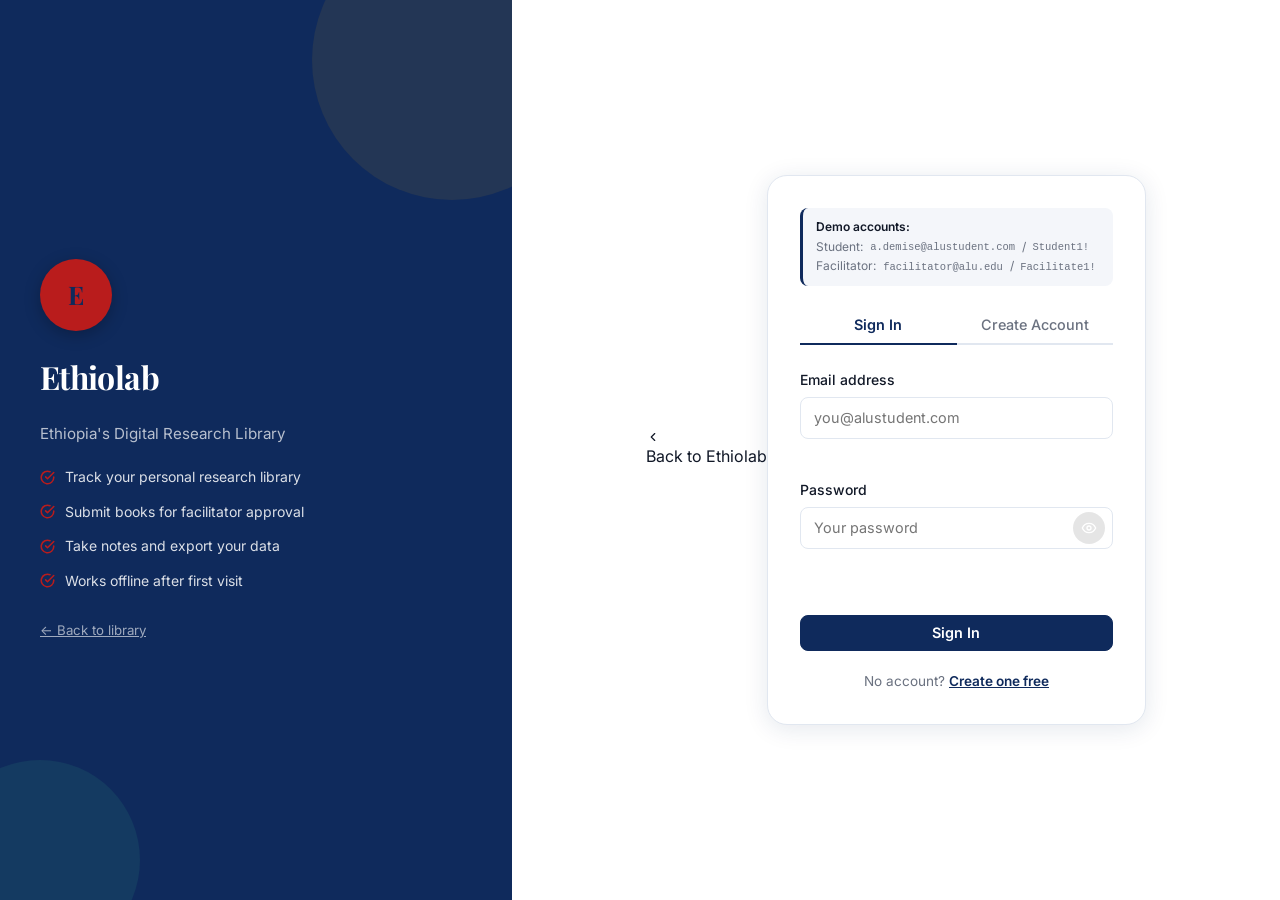
==== commit 3567fb67: "style: update main CSS with new color scheme, enhance user interface elements, and add new book brow" ====
--- a/admin.html
+++ b/admin.html
@@ -62,6 +62,10 @@
         <svg class="nav-icon" viewBox="0 0 24 24" fill="none" stroke="currentColor" stroke-width="2" stroke-linecap="round" stroke-linejoin="round" aria-hidden="true"><rect width="7" height="9" x="3" y="3" rx="1"/><rect width="7" height="5" x="14" y="3" rx="1"/><rect width="7" height="9" x="14" y="12" rx="1"/><rect width="7" height="5" x="3" y="16" rx="1"/></svg>
         <span>Overview</span>
       </a></li>
+      <li><a href="#" class="nav-link" data-page="upload">
+        <svg class="nav-icon" viewBox="0 0 24 24" fill="none" stroke="currentColor" stroke-width="2" stroke-linecap="round" stroke-linejoin="round" aria-hidden="true"><path d="M21 15v4a2 2 0 0 1-2 2H5a2 2 0 0 1-2-2v-4"/><polyline points="17 8 12 3 7 8"/><line x1="12" x2="12" y1="3" y2="15"/></svg>
+        <span>Upload Book</span>
+      </a></li>
       <li><a href="#" class="nav-link" data-page="approvals">
         <svg class="nav-icon" viewBox="0 0 24 24" fill="none" stroke="currentColor" stroke-width="2" stroke-linecap="round" stroke-linejoin="round" aria-hidden="true"><path d="M22 11.08V12a10 10 0 1 1-5.93-9.14"/><path d="m9 11 3 3L22 4"/></svg>
         <span>Pending Approvals <span class="nav-badge" id="pending-badge" style="display:none"></span></span>
@@ -106,6 +110,78 @@
       </div>
       <section class="chart-section" aria-labelledby="tag-chart-heading"><h2 id="tag-chart-heading">Resources by Tag</h2><div class="bar-chart" id="tag-chart" role="img" aria-label="Resources per tag"></div></section>
       <section class="chart-section" aria-labelledby="health-heading"><h2 id="health-heading">Library Health</h2><div class="fac-health-grid" id="fac-health-grid"></div></section>
+    </section>
+
+    <!-- UPLOAD BOOK -->
+    <section id="page-upload" class="page" aria-labelledby="upload-heading">
+      <header class="page-header">
+        <h1 id="upload-heading">Upload Book</h1>
+        <p class="page-subtitle">Add a new book to the Ethiolab catalog — it will be immediately published</p>
+      </header>
+      <div class="profile-card" style="max-width:680px">
+        <form id="upload-form" novalidate aria-label="Upload book form">
+          <div class="form-row">
+            <div class="form-group">
+              <label for="ub-title" class="form-label">Title <span class="required" aria-hidden="true">*</span></label>
+              <input type="text" id="ub-title" class="form-input" required aria-required="true" aria-describedby="ub-title-err" placeholder="e.g. The Lean Startup" />
+              <span class="form-error" id="ub-title-err" role="alert"></span>
+            </div>
+            <div class="form-group">
+              <label for="ub-author" class="form-label">Author <span class="required" aria-hidden="true">*</span></label>
+              <input type="text" id="ub-author" class="form-input" required aria-required="true" aria-describedby="ub-author-err" placeholder="e.g. Ries, Eric" />
+              <span class="form-error" id="ub-author-err" role="alert"></span>
+            </div>
+          </div>
+          <div class="form-row">
+            <div class="form-group">
+              <label for="ub-pages" class="form-label">Pages <span class="required" aria-hidden="true">*</span></label>
+              <input type="number" id="ub-pages" class="form-input" required aria-required="true" aria-describedby="ub-pages-err" min="1" placeholder="320" />
+              <span class="form-error" id="ub-pages-err" role="alert"></span>
+            </div>
+            <div class="form-group">
+              <label for="ub-tag" class="form-label">Topic / Tag <span class="required" aria-hidden="true">*</span></label>
+              <input type="text" id="ub-tag" class="form-input" required aria-required="true" aria-describedby="ub-tag-err" placeholder="e.g. Entrepreneurship" />
+              <span class="form-error" id="ub-tag-err" role="alert"></span>
+            </div>
+          </div>
+          <div class="form-group">
+            <label for="ub-summary" class="form-label">Summary / Description <span class="required" aria-hidden="true">*</span></label>
+            <textarea id="ub-summary" class="form-input form-textarea" rows="5" required aria-required="true" aria-describedby="ub-summary-err ub-summary-hint" placeholder="Write a detailed summary that helps students understand the book's content and relevance…"></textarea>
+            <span class="form-hint" id="ub-summary-hint">Aim for 3–5 sentences covering key concepts and why students should read it.</span>
+            <span class="form-error" id="ub-summary-err" role="alert"></span>
+          </div>
+          <div class="form-group">
+            <label for="ub-cover" class="form-label">Cover Image URL <span class="optional">(optional)</span></label>
+            <input type="url" id="ub-cover" class="form-input" placeholder="https://example.com/book-cover.jpg" aria-describedby="ub-cover-hint" />
+            <span class="form-hint" id="ub-cover-hint">Direct link to a cover image. If blank, a colored panel is generated.</span>
+            <div id="ub-cover-preview" style="margin-top:.5rem;display:none">
+              <img id="ub-cover-img" src="" alt="Cover preview" style="height:120px;border-radius:var(--radius);object-fit:cover;box-shadow:var(--shadow)" />
+            </div>
+          </div>
+          <div class="form-group">
+            <label for="ub-pdf" class="form-label">PDF URL <span class="optional">(optional)</span></label>
+            <input type="url" id="ub-pdf" class="form-input" placeholder="https://example.com/book.pdf" aria-describedby="ub-pdf-hint" />
+            <span class="form-hint" id="ub-pdf-hint">Direct URL to the PDF. Students can read it in the built-in reader. Must allow CORS.</span>
+          </div>
+          <div class="form-row">
+            <div class="form-group">
+              <label for="ub-isbn" class="form-label">ISBN <span class="optional">(optional)</span></label>
+              <input type="text" id="ub-isbn" class="form-input" placeholder="978-0-307-88789-7" />
+            </div>
+            <div class="form-group" style="display:flex;align-items:flex-end;padding-bottom:.25rem">
+              <label class="toggle-label" style="font-size:.875rem;gap:.5rem;cursor:pointer">
+                <input type="checkbox" id="ub-recommended" />
+                Mark as Recommended
+              </label>
+            </div>
+          </div>
+          <div class="form-error" id="upload-form-err" role="alert" style="margin-bottom:.5rem"></div>
+          <div class="form-actions">
+            <button type="submit" class="btn btn--primary" id="upload-submit-btn">Publish Book</button>
+            <button type="reset"  class="btn btn--ghost">Clear Form</button>
+          </div>
+        </form>
+      </div>
     </section>
 
     <!-- PENDING APPROVALS -->
@@ -130,7 +206,23 @@
           Back to all students
         </button>
         <div id="student-detail-content"></div>
-        <section class="chart-section" style="margin-top:1.25rem" aria-labelledby="stu-books-heading"><h2 id="stu-books-heading" style="font-size:1rem;font-weight:700;margin-bottom:.75rem">Their Books</h2><div class="table-wrap" role="region" tabindex="0"><table class="records-table" id="stu-books-table"><thead><tr><th scope="col">Title</th><th scope="col">Author</th><th scope="col">Status</th><th scope="col">Pages</th><th scope="col">Tag</th></tr></thead><tbody id="stu-books-body"></tbody></table></div></section>
+        <section class="chart-section" style="margin-top:1.25rem" aria-labelledby="stu-books-heading">
+          <h2 id="stu-books-heading" style="font-size:1rem;font-weight:700;margin-bottom:.75rem">Library Entries</h2>
+          <div class="table-wrap" role="region" tabindex="0">
+            <table class="records-table" id="stu-books-table">
+              <thead><tr><th scope="col">Title</th><th scope="col">Author</th><th scope="col">Status</th><th scope="col">Pages</th><th scope="col">Tag</th></tr></thead>
+              <tbody id="stu-books-body"></tbody>
+            </table>
+          </div>
+        </section>
+        <section class="chart-section" style="margin-top:1.5rem" aria-labelledby="stu-progress-heading">
+          <h2 id="stu-progress-heading" style="font-size:1rem;font-weight:700;margin-bottom:.75rem">Reading Progress</h2>
+          <div id="stu-reading-progress"></div>
+        </section>
+        <section class="chart-section" style="margin-top:1.5rem" aria-labelledby="stu-notes-heading">
+          <h2 id="stu-notes-heading" style="font-size:1rem;font-weight:700;margin-bottom:.75rem">Book Notes</h2>
+          <div id="stu-book-notes"></div>
+        </section>
       </div>
     </section>
 
--- a/styles/main.css
+++ b/styles/main.css
@@ -1,37 +1,38 @@
 /* ============================================================
    ETHIOLAB — Ethiopia's Digital Research Library
-   Primary: #1B4D3E  Accent: #D4A017  Background: #F9F7F4
+   Primary: #0F2A5C (Navy Blue)  Accent: #B91C1C (Dark Red)
+   Background: #FFFFFF (White)
    Fonts: Playfair Display + Inter (Google Fonts)
    Mobile-first | WCAG AA | IIFE JS pattern
    ============================================================ */
 
 /* ── Variables ────────────────────────────────────────────── */
 :root {
-  --primary:       #1B4D3E;
-  --primary-mid:   #2D7A5F;
-  --primary-light: #3DAA85;
-  --accent:        #D4A017;
-  --accent-light:  #F0C040;
+  --primary:       #0F2A5C;
+  --primary-mid:   #1a3d7c;
+  --primary-light: #2554A8;
+  --accent:        #B91C1C;
+  --accent-light:  #E53E3E;
   --red:           #DC2626;
   --red-l:         #FEF2F2;
-  --red-d:         #991B1B;
+  --red-d:         #7F1D1D;
   --green:         #16A34A;
   --green-l:       #F0FDF4;
   --orange:        #D97706;
   --orange-l:      #FFFBEB;
   --blue:          #2563EB;
   --blue-l:        #EFF6FF;
-  --bg:            #F9F7F4;
+  --bg:            #FFFFFF;
   --bg-card:       #FFFFFF;
-  --bg-offset:     #F0EDE6;
-  --text:          #1A1A1A;
+  --bg-offset:     #F4F6FA;
+  --text:          #111827;
   --text-muted:    #6B7280;
   --text-light:    #9CA3AF;
-  --border:        #E5E1DA;
-  --border-dark:   #C8C0B4;
-  --shadow:        0 2px 12px rgba(0,0,0,.07);
-  --shadow-md:     0 4px 24px rgba(0,0,0,.11);
-  --shadow-lg:     0 8px 40px rgba(0,0,0,.16);
+  --border:        #E1E7F0;
+  --border-dark:   #BCC8DC;
+  --shadow:        0 2px 12px rgba(15,42,92,.07);
+  --shadow-md:     0 4px 24px rgba(15,42,92,.11);
+  --shadow-lg:     0 8px 40px rgba(15,42,92,.16);
   --radius:        8px;
   --radius-lg:     14px;
   --radius-xl:     20px;
@@ -187,6 +188,38 @@
 }
 .site-nav__cta { margin-left: auto; }
 .site-nav__links + .site-nav__cta { margin-left: .5rem; }
+
+/* Logged-in user pill in site nav */
+.nav-user-pill {
+  display: flex;
+  align-items: center;
+  gap: .5rem;
+}
+.nav-user-pill__avatar {
+  width: 30px;
+  height: 30px;
+  border-radius: 50%;
+  background: rgba(255,255,255,.2);
+  color: #fff;
+  display: flex;
+  align-items: center;
+  justify-content: center;
+  font-size: .7rem;
+  font-weight: 700;
+  letter-spacing: .03em;
+  flex-shrink: 0;
+}
+.nav-user-pill__name {
+  font-size: .82rem;
+  color: #fff;
+  font-weight: 500;
+  max-width: 120px;
+  overflow: hidden;
+  text-overflow: ellipsis;
+  white-space: nowrap;
+}
+/* When nav is transparent over hero, names need to be white; when solid they already are */
+.site-nav--solid .nav-user-pill__name { color: #fff; }
 .site-nav__hamburger {
   display: flex;
   flex-direction: column;
@@ -501,7 +534,7 @@
   content: '';
   position: absolute;
   inset: 0;
-  background: linear-gradient(160deg, rgba(255,255,255,.06) 0%, rgba(0,0,0,.25) 100%);
+  background: linear-gradient(to top, rgba(0,0,0,.55) 0%, rgba(0,0,0,.05) 55%, transparent 100%);
 }
 .book-card__cover-title {
   position: relative;
@@ -632,6 +665,13 @@
 }
 .btn--primary:hover { background: var(--primary-mid); border-color: var(--primary-mid); }
 
+.btn--accent {
+  background: var(--accent);
+  color: #fff;
+  border-color: var(--accent);
+}
+.btn--accent:hover { background: var(--accent-light); border-color: var(--accent-light); }
+
 .btn--secondary {
   background: var(--accent);
   color: #fff;
@@ -700,6 +740,11 @@
   font-size: .875rem;
   font-weight: 500;
   color: var(--text);
+}
+.optional {
+  color: var(--text-muted);
+  font-size: .82em;
+  font-weight: 400;
 }
 .required {
   color: var(--red);
@@ -835,7 +880,7 @@
   content: '';
   position: absolute;
   inset: 0;
-  background: linear-gradient(160deg, rgba(255,255,255,.05) 0%, rgba(0,0,0,.35) 100%);
+  background: linear-gradient(to top, rgba(0,0,0,.65) 0%, rgba(0,0,0,.1) 60%, transparent 100%);
 }
 .book-modal__cover-content {
   position: relative;
@@ -1265,6 +1310,30 @@
 }
 .sidebar__footer-link:hover { color: rgba(255,255,255,.85); }
 
+.sidebar__home-link {
+  padding: .5rem 1.25rem .75rem;
+  border-top: 1px solid rgba(255,255,255,.08);
+  flex-shrink: 0;
+}
+.sidebar-home-btn {
+  display: flex;
+  align-items: center;
+  gap: .55rem;
+  padding: .5rem .75rem;
+  border-radius: var(--radius);
+  color: rgba(255,255,255,.65);
+  font-size: .83rem;
+  font-weight: 500;
+  text-decoration: none;
+  transition: background var(--t), color var(--t);
+}
+.sidebar-home-btn:hover {
+  background: rgba(255,255,255,.1);
+  color: #fff;
+}
+.sidebar-home-btn .nav-icon { flex-shrink: 0; opacity: .75; }
+.sidebar-home-btn:hover .nav-icon { opacity: 1; }
+
 .sidebar-backdrop {
   display: none;
   position: fixed;
@@ -1962,25 +2031,25 @@
    DARK THEME
    ═══════════════════════════════════════════════════════════ */
 [data-theme="dark"] {
-  --bg:          #0F1A14;
-  --bg-card:     #1A2A20;
-  --bg-offset:   #152018;
-  --text:        #F0EDE6;
-  --text-muted:  #9CA3AF;
-  --text-light:  #6B7280;
-  --border:      #2A3F30;
-  --border-dark: #3A5540;
-  --shadow:      0 2px 12px rgba(0,0,0,.25);
-  --shadow-md:   0 4px 24px rgba(0,0,0,.35);
-  --shadow-lg:   0 8px 40px rgba(0,0,0,.5);
-  --red-l:       rgba(220,38,38,.15);
+  --bg:          #0B1628;
+  --bg-card:     #112040;
+  --bg-offset:   #0F1E3A;
+  --text:        #EEF2FF;
+  --text-muted:  #94A3B8;
+  --text-light:  #64748B;
+  --border:      #1E3A6E;
+  --border-dark: #2A4E8A;
+  --shadow:      0 2px 12px rgba(0,0,0,.35);
+  --shadow-md:   0 4px 24px rgba(0,0,0,.45);
+  --shadow-lg:   0 8px 40px rgba(0,0,0,.6);
+  --red-l:       rgba(185,28,28,.18);
   --green-l:     rgba(22,163,74,.12);
   --orange-l:    rgba(217,119,6,.12);
-  --blue-l:      rgba(37,99,235,.12);
+  --blue-l:      rgba(37,99,235,.15);
 }
 [data-theme="dark"] .topbar {
-  background: #1A2A20;
-  border-bottom-color: #2A3F30;
+  background: #0F1E3A;
+  border-bottom-color: #1E3A6E;
 }
 [data-theme="dark"] .auth-form-side { background: var(--bg); }
 [data-theme="dark"] .auth-card {
@@ -1994,7 +2063,7 @@
   border-color: var(--border);
   color: var(--text);
 }
-[data-theme="dark"] .records-table th { background: #152018; }
+[data-theme="dark"] .records-table th { background: #0F1E3A; }
 [data-theme="dark"] .modal { background: var(--bg-card); }
 [data-theme="dark"] mark { background: #66600A; color: var(--text); }
 [data-theme="dark"] .theme-toggle { color: rgba(255,255,255,.7); }
@@ -2006,6 +2075,359 @@
 [data-theme="dark"] .topbar .theme-toggle:hover {
   color: var(--text);
   background: var(--bg-offset);
+}
+
+/* ═══════════════════════════════════════════════════════════
+   BROWSE BOOKS — grid / list view toggle
+   ═══════════════════════════════════════════════════════════ */
+.view-toggle-bar {
+  display: flex;
+  align-items: center;
+  gap: .5rem;
+}
+.view-toggle-btn {
+  display: flex;
+  align-items: center;
+  justify-content: center;
+  width: 36px;
+  height: 36px;
+  border: 1.5px solid var(--border);
+  border-radius: var(--radius);
+  background: transparent;
+  color: var(--text-muted);
+  cursor: pointer;
+  transition: background var(--t), color var(--t), border-color var(--t);
+}
+.view-toggle-btn.active,
+.view-toggle-btn:hover {
+  background: var(--primary);
+  color: #fff;
+  border-color: var(--primary);
+}
+
+/* books grid (default) */
+.books-grid {
+  display: grid;
+  grid-template-columns: repeat(auto-fill, minmax(200px, 1fr));
+  gap: 1.25rem;
+}
+@media (min-width: 768px) {
+  .books-grid { grid-template-columns: repeat(auto-fill, minmax(220px, 1fr)); }
+}
+
+/* books list view */
+.books-grid.view--list {
+  grid-template-columns: 1fr;
+  gap: .75rem;
+}
+.books-grid.view--list .bk-card {
+  flex-direction: row;
+  align-items: center;
+  gap: 1rem;
+}
+.books-grid.view--list .bk-card__cover {
+  width: 64px;
+  min-height: 88px;
+  flex-shrink: 0;
+  border-radius: var(--radius);
+}
+.books-grid.view--list .bk-card__cover-title { font-size: .72rem; }
+
+/* book card (browse) */
+.bk-card {
+  background: var(--bg-card);
+  border: 1px solid var(--border);
+  border-radius: var(--radius-lg);
+  overflow: hidden;
+  display: flex;
+  flex-direction: column;
+  transition: transform .18s, box-shadow .18s;
+  cursor: pointer;
+}
+.bk-card:hover { transform: translateY(-3px); box-shadow: var(--shadow-md); }
+.bk-card__cover {
+  min-height: 140px;
+  display: flex;
+  flex-direction: column;
+  justify-content: flex-end;
+  padding: .75rem;
+  position: relative;
+  overflow: hidden;
+}
+.bk-card__cover-img {
+  position: absolute;
+  inset: 0;
+  width: 100%;
+  height: 100%;
+  object-fit: cover;
+  z-index: 0;
+}
+.bk-card__cover-overlay {
+  position: absolute;
+  inset: 0;
+  background: linear-gradient(160deg, rgba(0,0,0,.1) 0%, rgba(0,0,0,.55) 100%);
+  z-index: 1;
+}
+.bk-card__cover-title {
+  position: relative;
+  z-index: 2;
+  font-family: var(--font-serif);
+  font-size: .82rem;
+  font-weight: 700;
+  color: #fff;
+  text-shadow: 0 1px 4px rgba(0,0,0,.4);
+  line-height: 1.25;
+  display: -webkit-box;
+  -webkit-line-clamp: 2;
+  line-clamp: 2;
+  -webkit-box-orient: vertical;
+  overflow: hidden;
+}
+.bk-card__cover-author {
+  position: relative;
+  z-index: 2;
+  font-size: .7rem;
+  color: rgba(255,255,255,.75);
+  margin-top: .2rem;
+}
+.bk-card__body {
+  padding: .85rem;
+  flex: 1;
+  display: flex;
+  flex-direction: column;
+  gap: .4rem;
+}
+.bk-card__tag {
+  font-size: .7rem;
+  font-weight: 700;
+  letter-spacing: .05em;
+  text-transform: uppercase;
+  color: var(--primary);
+}
+.bk-card__title {
+  font-size: .875rem;
+  font-weight: 700;
+  color: var(--text);
+  line-height: 1.3;
+  display: -webkit-box;
+  -webkit-line-clamp: 2;
+  line-clamp: 2;
+  -webkit-box-orient: vertical;
+  overflow: hidden;
+}
+.bk-card__summary {
+  font-size: .78rem;
+  color: var(--text-muted);
+  line-height: 1.55;
+  display: -webkit-box;
+  -webkit-line-clamp: 3;
+  line-clamp: 3;
+  -webkit-box-orient: vertical;
+  overflow: hidden;
+  flex: 1;
+}
+.bk-card__footer {
+  display: flex;
+  align-items: center;
+  justify-content: space-between;
+  gap: .5rem;
+  margin-top: .5rem;
+  flex-wrap: wrap;
+}
+.bk-card__pages { font-size: .75rem; color: var(--text-muted); }
+
+/* reading progress inside card */
+.bk-progress {
+  margin-top: .35rem;
+}
+.bk-progress__bar {
+  height: 4px;
+  background: var(--border);
+  border-radius: 100px;
+  overflow: hidden;
+}
+.bk-progress__fill {
+  height: 100%;
+  background: var(--primary);
+  border-radius: 100px;
+  transition: width .4s ease;
+}
+.bk-progress__label {
+  font-size: .68rem;
+  color: var(--text-muted);
+  margin-top: .2rem;
+}
+.bk-progress--track {
+  height: 5px;
+  background: var(--border);
+  border-radius: 100px;
+  overflow: hidden;
+}
+.bk-progress--track .bk-progress__fill {
+  height: 100%;
+  background: var(--primary);
+  border-radius: 100px;
+  transition: width .4s ease;
+}
+.bk-progress--overlay {
+  position: absolute;
+  bottom: 0;
+  left: 0;
+  right: 0;
+  height: 4px;
+  background: rgba(255,255,255,.25);
+  border-radius: 0;
+  overflow: hidden;
+}
+.bk-progress--overlay .bk-progress__fill {
+  height: 100%;
+  background: var(--accent);
+  border-radius: 0;
+  transition: width .4s ease;
+}
+
+/* ═══════════════════════════════════════════════════════════
+   PDF READER PAGE
+   ═══════════════════════════════════════════════════════════ */
+.reader-layout {
+  display: flex;
+  flex-direction: column;
+  height: calc(100vh - 64px);
+  overflow: hidden;
+}
+.reader-header {
+  background: var(--bg-card);
+  border-bottom: 1px solid var(--border);
+  padding: .65rem 1.25rem;
+  display: flex;
+  align-items: center;
+  gap: .75rem;
+  flex-wrap: wrap;
+  flex-shrink: 0;
+}
+.reader-header__back {
+  display: flex;
+  align-items: center;
+  gap: .3rem;
+  font-size: .8rem;
+  color: var(--text-muted);
+  transition: color var(--t);
+  cursor: pointer;
+  background: none;
+  border: none;
+  padding: 0;
+}
+.reader-header__back:hover { color: var(--primary); }
+.reader-header__info { flex: 1; min-width: 0; }
+.reader-header__title {
+  font-family: var(--font-serif);
+  font-size: 1rem;
+  font-weight: 700;
+  color: var(--text);
+  white-space: nowrap;
+  overflow: hidden;
+  text-overflow: ellipsis;
+}
+.reader-header__author { font-size: .78rem; color: var(--text-muted); }
+
+.reader-progress-bar {
+  height: 6px;
+  background: var(--border);
+  flex-shrink: 0;
+}
+.reader-progress-fill {
+  height: 100%;
+  background: linear-gradient(90deg, var(--primary), var(--accent));
+  transition: width .3s ease;
+  min-width: 2px;
+}
+
+.reader-body {
+  flex: 1;
+  overflow-y: auto;
+  background: var(--bg-offset);
+  display: flex;
+  flex-direction: column;
+  align-items: center;
+  padding: 1.5rem 1rem;
+  gap: 1rem;
+}
+.reader-body::-webkit-scrollbar { width: 6px; }
+.reader-body::-webkit-scrollbar-thumb { background: var(--border); border-radius: 3px; }
+
+#pdf-canvas {
+  max-width: 100%;
+  box-shadow: var(--shadow-lg);
+  border-radius: var(--radius);
+  background: #fff;
+}
+.reader-loading {
+  text-align: center;
+  padding: 3rem;
+  color: var(--text-muted);
+}
+.reader-loading__spinner {
+  width: 40px;
+  height: 40px;
+  border: 3px solid var(--border);
+  border-top-color: var(--primary);
+  border-radius: 50%;
+  animation: spin .8s linear infinite;
+  margin: 0 auto 1rem;
+}
+@keyframes spin { to { transform: rotate(360deg); } }
+
+.reader-footer {
+  background: var(--bg-card);
+  border-top: 1px solid var(--border);
+  padding: .65rem 1.25rem;
+  display: flex;
+  align-items: center;
+  justify-content: center;
+  gap: 1rem;
+  flex-shrink: 0;
+}
+.reader-footer__page {
+  font-size: .875rem;
+  color: var(--text);
+  min-width: 80px;
+  text-align: center;
+}
+.reader-footer__btn {
+  display: flex;
+  align-items: center;
+  justify-content: center;
+  width: 36px;
+  height: 36px;
+  border: 1.5px solid var(--border);
+  border-radius: var(--radius);
+  background: transparent;
+  color: var(--text);
+  cursor: pointer;
+  transition: background var(--t), border-color var(--t);
+}
+.reader-footer__btn:hover:not(:disabled) {
+  background: var(--primary);
+  border-color: var(--primary);
+  color: #fff;
+}
+.reader-footer__btn:disabled { opacity: .4; cursor: default; }
+.reader-pct-badge {
+  font-size: .78rem;
+  font-weight: 700;
+  color: var(--primary);
+  background: var(--bg-offset);
+  padding: .25rem .65rem;
+  border-radius: 100px;
+}
+
+/* Reader iframe fallback */
+.reader-iframe {
+  width: 100%;
+  min-height: 70vh;
+  border: none;
+  border-radius: var(--radius);
+  box-shadow: var(--shadow-md);
 }
 
 /* ── Pending-approval nav badge ─────────────────────────────── */
@@ -2029,6 +2451,216 @@
 .col-approval { white-space: nowrap; }
 
 /* ═══════════════════════════════════════════════════════════
+   BOOK CARD — homepage badges
+   ═══════════════════════════════════════════════════════════ */
+.book-card__pdf-badge {
+  position: absolute;
+  top: .6rem;
+  right: .6rem;
+  background: rgba(11,28,72,.65);
+  color: #fff;
+  font-size: .65rem;
+  font-weight: 700;
+  letter-spacing: .06em;
+  padding: .2rem .45rem;
+  border-radius: 4px;
+  pointer-events: none;
+}
+.book-card__ready-badge {
+  display: inline-flex;
+  align-items: center;
+  gap: .3rem;
+  font-size: .72rem;
+  font-weight: 600;
+  color: var(--accent);
+  background: rgba(185,28,28,.08);
+  border: 1px solid rgba(185,28,28,.2);
+  border-radius: 100px;
+  padding: .2rem .55rem;
+}
+.book-card__rec-badge {
+  color: var(--primary);
+  font-size: .78rem;
+  font-weight: 600;
+}
+.book-card__progress-bar {
+  position: absolute;
+  bottom: 0;
+  left: 0;
+  right: 0;
+  height: 5px;
+  background: rgba(255,255,255,.25);
+}
+.book-card__progress-fill {
+  height: 100%;
+  background: var(--accent);
+  transition: width .4s ease;
+}
+.book-card__footer-row {
+  display: flex;
+  align-items: center;
+  gap: .5rem;
+  flex-wrap: wrap;
+  margin-top: .25rem;
+}
+.book-card__action {
+  flex-shrink: 0;
+}
+
+/* ═══════════════════════════════════════════════════════════
+   SITE FOOTER
+   ═══════════════════════════════════════════════════════════ */
+.site-footer {
+  background: var(--primary);
+  color: rgba(255,255,255,.82);
+  margin-top: 4rem;
+}
+.site-footer__inner {
+  max-width: 1280px;
+  margin: 0 auto;
+  padding: 3.5rem 2rem 2.5rem;
+  display: grid;
+  grid-template-columns: 2fr 1fr 1fr 1.5fr;
+  gap: 2.5rem 3rem;
+}
+@media (max-width: 900px) {
+  .site-footer__inner {
+    grid-template-columns: 1fr 1fr;
+    gap: 2rem;
+  }
+}
+@media (max-width: 540px) {
+  .site-footer__inner {
+    grid-template-columns: 1fr;
+    gap: 1.75rem;
+  }
+}
+
+/* Brand column */
+.site-footer__logo {
+  width: 44px;
+  height: 44px;
+  background: rgba(255,255,255,.12);
+  border-radius: 10px;
+  display: flex;
+  align-items: center;
+  justify-content: center;
+  margin-bottom: .75rem;
+  color: #fff;
+}
+.site-footer__name {
+  display: block;
+  font-family: var(--font-serif);
+  font-size: 1.35rem;
+  color: #fff;
+  margin-bottom: .5rem;
+  letter-spacing: -.01em;
+}
+.site-footer__tagline {
+  font-size: .875rem;
+  line-height: 1.65;
+  color: rgba(255,255,255,.72);
+  max-width: 300px;
+  margin-bottom: 1.25rem;
+}
+.site-footer__badges {
+  display: flex;
+  flex-wrap: wrap;
+  gap: .4rem;
+}
+.footer-badge {
+  font-size: .7rem;
+  font-weight: 600;
+  letter-spacing: .05em;
+  text-transform: uppercase;
+  padding: .25rem .6rem;
+  border-radius: 100px;
+  border: 1px solid rgba(255,255,255,.25);
+  color: rgba(255,255,255,.8);
+}
+
+/* Column headings */
+.site-footer__col-heading {
+  font-family: var(--font-serif);
+  font-size: .95rem;
+  font-weight: 700;
+  color: #fff;
+  margin-bottom: 1rem;
+  letter-spacing: -.01em;
+}
+
+/* Link lists */
+.site-footer__links {
+  list-style: none;
+  padding: 0;
+  margin: 0;
+  display: flex;
+  flex-direction: column;
+  gap: .55rem;
+}
+.site-footer__links a {
+  color: rgba(255,255,255,.72);
+  text-decoration: none;
+  font-size: .875rem;
+  transition: color .2s;
+}
+.site-footer__links a:hover,
+.site-footer__links a:focus-visible {
+  color: var(--accent);
+  outline: none;
+}
+
+/* About text */
+.site-footer__about {
+  font-size: .85rem;
+  line-height: 1.7;
+  color: rgba(255,255,255,.68);
+  margin-bottom: 1rem;
+}
+.site-footer__contact { font-style: normal; }
+.footer-contact-link {
+  display: inline-flex;
+  align-items: center;
+  gap: .4rem;
+  color: rgba(255,255,255,.72);
+  font-size: .875rem;
+  text-decoration: none;
+  transition: color .2s;
+}
+.footer-contact-link:hover,
+.footer-contact-link:focus-visible {
+  color: var(--accent);
+  outline: none;
+}
+
+/* Bottom bar */
+.site-footer__bottom {
+  border-top: 1px solid rgba(255,255,255,.12);
+  max-width: 1280px;
+  margin: 0 auto;
+  padding: 1.25rem 2rem;
+  display: flex;
+  align-items: center;
+  justify-content: space-between;
+  flex-wrap: wrap;
+  gap: .75rem;
+  font-size: .8rem;
+  color: rgba(255,255,255,.5);
+}
+.site-footer__bottom-links {
+  display: flex;
+  gap: 1.5rem;
+}
+.site-footer__bottom-links a {
+  color: rgba(255,255,255,.5);
+  text-decoration: none;
+  transition: color .2s;
+}
+.site-footer__bottom-links a:hover {
+  color: rgba(255,255,255,.85);
+}
+
+/* ═══════════════════════════════════════════════════════════
    REDUCED MOTION
    ═══════════════════════════════════════════════════════════ */
 @media (prefers-reduced-motion: reduce) {
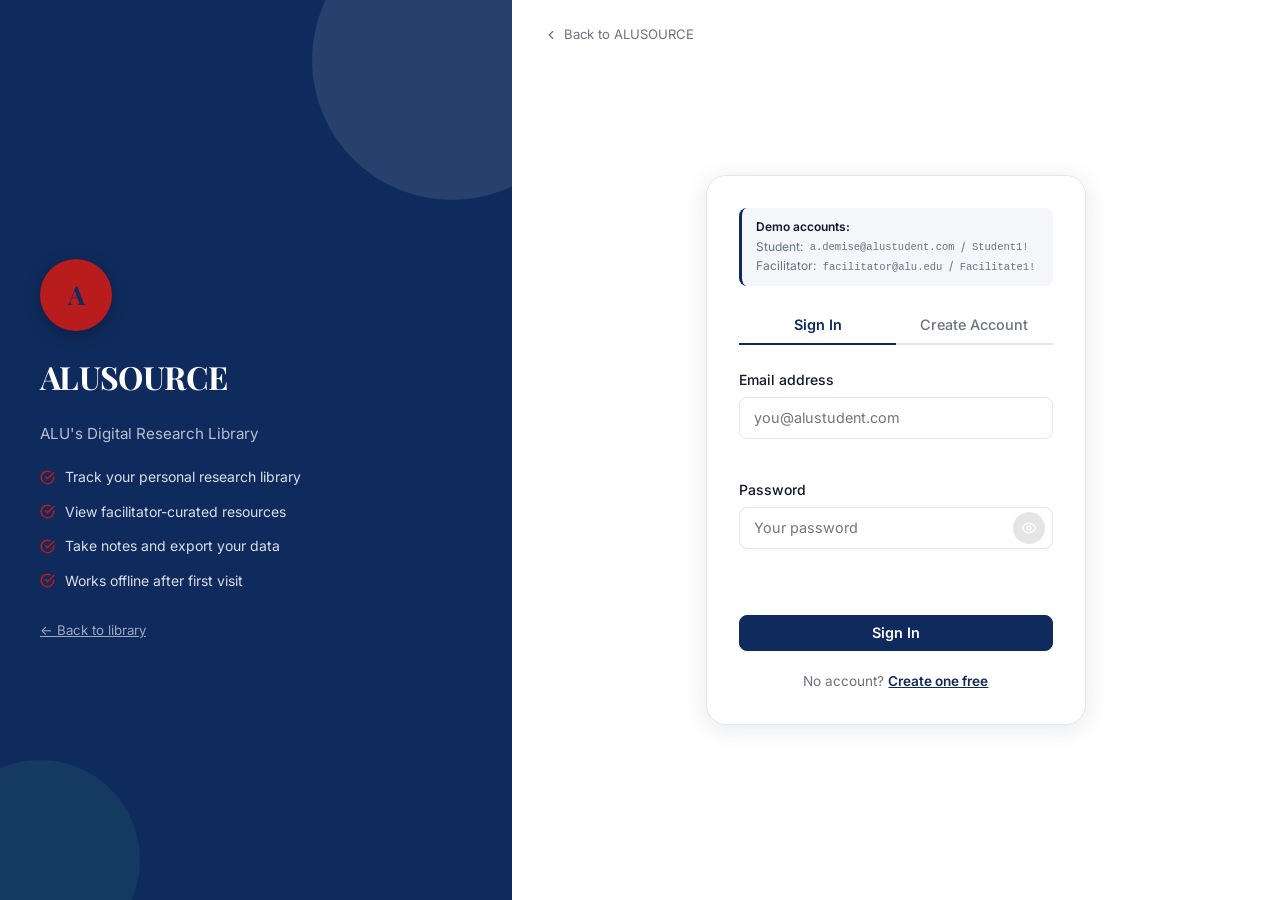
==== commit b8d97290: "Refactor and update project branding, tag colors, and data structures - Updated project name from "E" ====
--- a/admin.html
+++ b/admin.html
@@ -3,7 +3,7 @@
 <head>
   <meta charset="UTF-8" />
   <meta name="viewport" content="width=device-width, initial-scale=1.0" />
-  <title>Facilitator — Ethiolab</title>
+  <title>Facilitator — ALUSOURCE</title>
   <script>(function(){var t=localStorage.getItem('alu:theme')||'light';document.documentElement.setAttribute('data-theme',t);})()</script>
   <link rel="preconnect" href="https://fonts.googleapis.com" />
   <link rel="preconnect" href="https://fonts.gstatic.com" crossorigin />
@@ -21,7 +21,7 @@
     <button class="topbar__menu" id="sidebar-toggle" aria-label="Open navigation" aria-expanded="false" aria-controls="sidebar">
       <svg width="22" height="22" viewBox="0 0 24 24" fill="none" stroke="currentColor" stroke-width="2" stroke-linecap="round" stroke-linejoin="round" aria-hidden="true"><line x1="4" x2="20" y1="6" y2="6"/><line x1="4" x2="20" y1="12" y2="12"/><line x1="4" x2="20" y1="18" y2="18"/></svg>
     </button>
-    <span class="topbar__title">Ethio<span>lab</span></span>
+    <span class="topbar__title">ALUSOURCE</span>
     <button class="theme-toggle" aria-label="Toggle theme" aria-pressed="false" style="font-size:.72rem;padding:.25rem .55rem">
       <svg class="theme-toggle__icon" viewBox="0 0 24 24" fill="none" stroke="currentColor" stroke-width="2" stroke-linecap="round" stroke-linejoin="round" aria-hidden="true"><path d="M21 12.79A9 9 0 1 1 11.21 3 7 7 0 0 0 21 12.79z"/></svg>
       <span class="theme-toggle__label">Dark</span>
@@ -40,7 +40,7 @@
           <span class="logo-spine logo-spine--done"></span>
         </div>
         <div>
-          <span class="sidebar__name">Ethiolab</span>
+          <span class="sidebar__name">ALUSOURCE</span>
           <span class="sidebar__sub">Facilitator View</span>
         </div>
       </div>
@@ -107,6 +107,8 @@
         <div class="stat-card stat-card--want"><div class="stat-card__icon"><svg viewBox="0 0 24 24" fill="none" stroke="currentColor" stroke-width="2" stroke-linecap="round" stroke-linejoin="round" aria-hidden="true"><polygon points="12 2 15.09 8.26 22 9.27 17 14.14 18.18 21.02 12 17.77 5.82 21.02 7 14.14 2 9.27 8.91 8.26 12 2"/></svg></div><div class="stat-card__body"><span class="stat-card__value" id="fac-stat-rec">0</span><span class="stat-card__label">Recommended</span></div></div>
         <div class="stat-card stat-card--tag"><div class="stat-card__icon"><svg viewBox="0 0 24 24" fill="none" stroke="currentColor" stroke-width="2" stroke-linecap="round" stroke-linejoin="round" aria-hidden="true"><path d="M22 10v6M2 10l10-5 10 5-10 5z"/><path d="M6 12v5c3 3 9 3 12 0v-5"/></svg></div><div class="stat-card__body"><span class="stat-card__value" id="fac-stat-students">0</span><span class="stat-card__label">Students</span></div></div>
         <div class="stat-card stat-card--tag"><div class="stat-card__icon"><svg viewBox="0 0 24 24" fill="none" stroke="currentColor" stroke-width="2" stroke-linecap="round" stroke-linejoin="round" aria-hidden="true"><path d="M12.586 2.586A2 2 0 0 0 11.172 2H4a2 2 0 0 0-2 2v7.172a2 2 0 0 0 .586 1.414l8.704 8.704a2.426 2.426 0 0 0 3.42 0l6.58-6.58a2.426 2.426 0 0 0 0-3.42z"/><circle cx="7.5" cy="7.5" r=".5" fill="currentColor"/></svg></div><div class="stat-card__body"><span class="stat-card__value stat-card__value--sm" id="fac-stat-top-tag">—</span><span class="stat-card__label">Top Tag</span></div></div>
+        <div class="stat-card stat-card--notes"><div class="stat-card__icon"><svg viewBox="0 0 24 24" fill="none" stroke="currentColor" stroke-width="2" stroke-linecap="round" stroke-linejoin="round" aria-hidden="true"><path d="M14.5 2H6a2 2 0 0 0-2 2v16a2 2 0 0 0 2 2h12a2 2 0 0 0 2-2V7.5L14.5 2z"/><polyline points="14 2 14 8 20 8"/><line x1="16" x2="8" y1="13" y2="13"/><line x1="16" x2="8" y1="17" y2="17"/></svg></div><div class="stat-card__body"><span class="stat-card__value" id="fac-stat-notes">0</span><span class="stat-card__label">Student Notes</span></div></div>
+        <div class="stat-card stat-card--reading"><div class="stat-card__icon"><svg viewBox="0 0 24 24" fill="none" stroke="currentColor" stroke-width="2" stroke-linecap="round" stroke-linejoin="round" aria-hidden="true"><path d="M2 3h6a4 4 0 0 1 4 4v14a3 3 0 0 0-3-3H2z"/><path d="M22 3h-6a4 4 0 0 0-4 4v14a3 3 0 0 1 3-3h7z"/></svg></div><div class="stat-card__body"><span class="stat-card__value" id="fac-stat-active">0</span><span class="stat-card__label">Active Readers</span></div></div>
       </div>
       <section class="chart-section" aria-labelledby="tag-chart-heading"><h2 id="tag-chart-heading">Resources by Tag</h2><div class="bar-chart" id="tag-chart" role="img" aria-label="Resources per tag"></div></section>
       <section class="chart-section" aria-labelledby="health-heading"><h2 id="health-heading">Library Health</h2><div class="fac-health-grid" id="fac-health-grid"></div></section>
@@ -116,7 +118,7 @@
     <section id="page-upload" class="page" aria-labelledby="upload-heading">
       <header class="page-header">
         <h1 id="upload-heading">Upload Book</h1>
-        <p class="page-subtitle">Add a new book to the Ethiolab catalog — it will be immediately published</p>
+        <p class="page-subtitle">Add a new book to the ALUSOURCE catalog — it will be immediately published</p>
       </header>
       <div class="profile-card" style="max-width:680px">
         <form id="upload-form" novalidate aria-label="Upload book form">
@@ -140,7 +142,28 @@
             </div>
             <div class="form-group">
               <label for="ub-tag" class="form-label">Topic / Tag <span class="required" aria-hidden="true">*</span></label>
-              <input type="text" id="ub-tag" class="form-input" required aria-required="true" aria-describedby="ub-tag-err" placeholder="e.g. Entrepreneurship" />
+              <select id="ub-tag" class="form-input" required aria-required="true" aria-describedby="ub-tag-err">
+                <option value="">— Select a tag —</option>
+                <optgroup label="BSE — Software Engineering">
+                  <option value="Software Development">Software Development</option>
+                  <option value="AI &amp; Machine Learning">AI &amp; Machine Learning</option>
+                  <option value="Data Science">Data Science</option>
+                  <option value="Computing">Computing</option>
+                  <option value="Innovation">Innovation</option>
+                </optgroup>
+                <optgroup label="BEL — Entrepreneurial Leadership">
+                  <option value="Entrepreneurship">Entrepreneurship</option>
+                  <option value="Leadership">Leadership</option>
+                  <option value="Design Thinking">Design Thinking</option>
+                  <option value="Social Entrepreneurship">Social Entrepreneurship</option>
+                </optgroup>
+                <optgroup label="IBT — International Business &amp; Trade">
+                  <option value="International Business">International Business</option>
+                  <option value="Global Development">Global Development</option>
+                  <option value="Behavioral Economics">Behavioral Economics</option>
+                  <option value="Sustainability">Sustainability</option>
+                </optgroup>
+              </select>
               <span class="form-error" id="ub-tag-err" role="alert"></span>
             </div>
           </div>
--- a/styles/main.css
+++ b/styles/main.css
@@ -1,5 +1,5 @@
-/* ============================================================
-   ETHIOLAB — Ethiopia's Digital Research Library
+﻿/* ============================================================
+   ALUSOURCE — ALU's Digital Research Library
    Primary: #0F2A5C (Navy Blue)  Accent: #B91C1C (Dark Red)
    Background: #FFFFFF (White)
    Fonts: Playfair Display + Inter (Google Fonts)
@@ -152,9 +152,20 @@
   background: transparent;
 }
 .site-nav--solid {
-  background: var(--primary);
-  box-shadow: var(--shadow-md);
-}
+  background: #fff;
+  box-shadow: 0 1px 0 var(--border), var(--shadow);
+}
+/* When solid (over white content), links flip to dark */
+.site-nav--solid .site-nav__logo { color: var(--primary); }
+.site-nav--solid .site-nav__link { color: var(--text-muted); }
+.site-nav--solid .site-nav__link:hover,
+.site-nav--solid .site-nav__link--active { color: var(--primary); background: rgba(15,42,92,.06); }
+.site-nav--solid .theme-toggle { color: var(--text-muted); }
+.site-nav--solid .theme-toggle:hover { color: var(--text); background: var(--bg-offset); }
+.site-nav--solid .site-nav__hamburger { background: var(--bg-offset); }
+.site-nav--solid .site-nav__hamburger span { background: var(--primary); }
+.site-nav--solid .nav-user-pill__name { color: var(--text); }
+.site-nav--solid .nav-user-pill__avatar { background: rgba(15,42,92,.1); color: var(--primary); }
 .site-nav__logo {
   display: flex;
   align-items: center;
@@ -259,10 +270,19 @@
   top: var(--topbar-h);
   left: 0;
   right: 0;
-  background: var(--primary);
+  background: #fff;
   padding: 1rem 1.5rem;
   box-shadow: var(--shadow-md);
   z-index: 190;
+  border-top: 1px solid var(--border);
+}
+.site-nav__links.is-open .site-nav__link {
+  color: var(--text);
+}
+.site-nav__links.is-open .site-nav__link:hover,
+.site-nav__links.is-open .site-nav__link--active {
+  color: var(--primary);
+  background: rgba(15,42,92,.06);
 }
 
 /* ── Theme toggle (shared) ─────────────────────────────────── */
@@ -285,6 +305,7 @@
    ═══════════════════════════════════════════════════════════ */
 .hero {
   position: relative;
+  min-height: 100svh;
   min-height: 100vh;
   display: flex;
   align-items: center;
@@ -292,13 +313,14 @@
   background-size: cover;
   background-position: center;
   background-repeat: no-repeat;
-  padding: calc(var(--topbar-h) + 2rem) 1.5rem 3rem;
+  padding: calc(var(--topbar-h) + 2rem) 1rem 3rem;
   overflow: hidden;
 }
+@media (min-width: 640px) { .hero { padding: calc(var(--topbar-h) + 3rem) 1.5rem 4rem; } }
 .hero__overlay {
   position: absolute;
   inset: 0;
-  background: rgba(27, 77, 62, 0.85);
+  background: rgba(15,42,92,0.82);
   z-index: 1;
 }
 .hero__content {
@@ -311,16 +333,17 @@
 }
 .hero__badge {
   display: inline-block;
-  background: rgba(212, 160, 23, .2);
-  border: 1px solid rgba(212, 160, 23, .5);
-  color: var(--accent-light);
-  font-size: .8rem;
+  background: rgba(255,255,255,.15);
+  border: 1px solid rgba(255,255,255,.35);
+  color: #fff;
+  font-size: .78rem;
   font-weight: 600;
-  letter-spacing: .06em;
+  letter-spacing: .08em;
   text-transform: uppercase;
-  padding: .35rem 1rem;
+  padding: .35rem 1.1rem;
   border-radius: 100px;
   margin-bottom: 1.25rem;
+  backdrop-filter: blur(4px);
 }
 .hero__title {
   font-family: var(--font-serif);
@@ -365,7 +388,17 @@
   align-items: center;
   gap: .4rem;
   white-space: nowrap;
-}
+  background: var(--accent);
+  color: #fff;
+  border: none;
+  border-radius: calc(var(--radius-lg) - 4px);
+  padding: .55rem 1.1rem;
+  font-size: .9rem;
+  font-weight: 600;
+  cursor: pointer;
+  transition: background var(--t);
+}
+.hero__search-btn:hover { background: var(--accent-light); }
 .hero__stats {
   display: flex;
   justify-content: center;
@@ -381,7 +414,7 @@
 .hero__stat strong {
   font-family: var(--font-serif);
   font-size: 1.75rem;
-  color: var(--accent-light);
+  color: #fff;
   font-weight: 700;
 }
 .hero__stat span {
@@ -395,10 +428,14 @@
    CATALOG SECTION
    ═══════════════════════════════════════════════════════════ */
 .catalog-section {
-  padding: 3rem 1.5rem;
+  padding: 2.5rem 1rem;
   max-width: 1280px;
   margin: 0 auto;
-}
+  background: var(--bg);
+}
+@media (min-width: 640px) { .catalog-section { padding: 3rem 1.5rem; } }
+@media (min-width: 1024px) { .catalog-section { padding: 4rem 2rem; } }
+
 .catalog-controls {
   display: flex;
   flex-direction: column;
@@ -407,10 +444,10 @@
 }
 .catalog-controls h2 {
   font-family: var(--font-serif);
-  font-size: 1.75rem;
+  font-size: clamp(1.4rem, 4vw, 1.85rem);
   color: var(--primary);
 }
-@media (min-width: 768px) {
+@media (min-width: 900px) {
   .catalog-controls {
     flex-direction: row;
     align-items: flex-start;
@@ -418,14 +455,22 @@
     flex-wrap: wrap;
   }
 }
+
 .catalog-grid {
   display: grid;
-  grid-template-columns: repeat(auto-fill, minmax(280px, 1fr));
-  gap: 1.5rem;
-}
-@media (min-width: 1024px) {
-  .catalog-grid { grid-template-columns: repeat(auto-fill, minmax(300px, 1fr)); }
-}
+  grid-template-columns: 1fr;
+  gap: 1.25rem;
+}
+@media (min-width: 480px) {
+  .catalog-grid { grid-template-columns: repeat(2, 1fr); gap: 1.25rem; }
+}
+@media (min-width: 768px) {
+  .catalog-grid { grid-template-columns: repeat(3, 1fr); gap: 1.5rem; }
+}
+@media (min-width: 1200px) {
+  .catalog-grid { grid-template-columns: repeat(4, 1fr); gap: 1.5rem; }
+}
+
 .empty-state {
   text-align: center;
   padding: 3rem 1rem;
@@ -441,12 +486,20 @@
   flex-wrap: wrap;
   gap: .6rem;
   align-items: center;
+  width: 100%;
+}
+@media (max-width: 640px) {
+  .filter-bar { flex-direction: column; align-items: stretch; }
+  .filter-bar .search-wrap,
+  .filter-bar .filter-select,
+  .filter-bar .toggle-label { width: 100%; }
 }
 .search-wrap {
   position: relative;
   display: flex;
   align-items: center;
-  min-width: 200px;
+  flex: 1;
+  min-width: 180px;
 }
 .search-icon {
   position: absolute;
@@ -459,7 +512,7 @@
 }
 .search-input {
   width: 100%;
-  padding: .5rem .75rem .5rem 2.25rem;
+  padding: .55rem .75rem .55rem 2.25rem;
   border: 1.5px solid var(--border);
   border-radius: var(--radius);
   background: var(--bg-card);
@@ -471,10 +524,10 @@
 .search-input:focus {
   outline: none;
   border-color: var(--primary);
-  box-shadow: 0 0 0 3px rgba(27,77,62,.12);
+  box-shadow: 0 0 0 3px rgba(15,42,92,.12);
 }
 .filter-select {
-  padding: .5rem .75rem;
+  padding: .55rem .75rem;
   border: 1.5px solid var(--border);
   border-radius: var(--radius);
   background: var(--bg-card);
@@ -486,7 +539,7 @@
 .filter-select:focus {
   outline: none;
   border-color: var(--primary);
-  box-shadow: 0 0 0 3px rgba(27,77,62,.12);
+  box-shadow: 0 0 0 3px rgba(15,42,92,.12);
 }
 
 /* ═══════════════════════════════════════════════════════════
@@ -572,7 +625,7 @@
   text-transform: uppercase;
   letter-spacing: .05em;
   color: var(--primary);
-  background: rgba(27,77,62,.08);
+  background: rgba(15,42,92,.08);
   padding: .2rem .6rem;
   border-radius: 100px;
   align-self: flex-start;
@@ -625,7 +678,7 @@
   content: 'Pending Approval';
   position: absolute;
   inset: 0;
-  background: rgba(249,247,244,.88);
+  background: rgba(255,255,255,.9);
   display: flex;
   align-items: center;
   justify-content: center;
@@ -673,18 +726,18 @@
 .btn--accent:hover { background: var(--accent-light); border-color: var(--accent-light); }
 
 .btn--secondary {
-  background: var(--accent);
-  color: #fff;
-  border-color: var(--accent);
-}
-.btn--secondary:hover { background: #b88a10; border-color: #b88a10; }
+  background: var(--primary);
+  color: #fff;
+  border-color: var(--primary);
+}
+.btn--secondary:hover { background: var(--primary-mid); border-color: var(--primary-mid); }
 
 .btn--outline {
   background: transparent;
   color: var(--primary);
   border-color: var(--primary);
 }
-.btn--outline:hover { background: rgba(27,77,62,.06); }
+.btn--outline:hover { background: rgba(15,42,92,.06); }
 
 .btn--ghost {
   background: transparent;
@@ -764,7 +817,7 @@
 .form-input:focus {
   outline: none;
   border-color: var(--primary);
-  box-shadow: 0 0 0 3px rgba(27,77,62,.12);
+  box-shadow: 0 0 0 3px rgba(15,42,92,.12);
 }
 .form-input.invalid {
   border-color: var(--red);
@@ -893,8 +946,8 @@
   letter-spacing: .06em;
   text-transform: uppercase;
   color: var(--accent-light);
-  background: rgba(212,160,23,.2);
-  border: 1px solid rgba(212,160,23,.4);
+  background: rgba(185,28,28,.1);
+  border: 1px solid rgba(185,28,28,.2);
   padding: .2rem .7rem;
   border-radius: 100px;
   margin-bottom: .65rem;
@@ -975,7 +1028,7 @@
   right: -80px;
   width: 280px;
   height: 280px;
-  background: rgba(212,160,23,.1);
+  background: rgba(255,255,255,.1);
   border-radius: 50%;
   pointer-events: none;
 }
@@ -1056,12 +1109,36 @@
   .auth-layout { grid-template-columns: 1fr; }
 }
 
+.auth-home-link {
+  display: inline-flex;
+  align-items: center;
+  gap: .35rem;
+  font-size: .82rem;
+  color: var(--text-muted);
+  text-decoration: none;
+  padding: .5rem 1rem;
+  margin-bottom: .5rem;
+  border-radius: var(--radius);
+  transition: color var(--t), background var(--t);
+}
+.auth-home-link:hover {
+  color: var(--primary);
+  background: var(--bg-offset);
+}
+
 .auth-form-side {
   display: flex;
+  flex-direction: column;
   align-items: center;
   justify-content: center;
   padding: 2rem 1.5rem;
   background: var(--bg);
+  position: relative;
+}
+.auth-form-side .auth-home-link {
+  position: absolute;
+  top: 1rem;
+  left: 1rem;
 }
 .auth-card {
   width: 100%;
@@ -1282,7 +1359,7 @@
 }
 .nav-link.active {
   color: var(--accent-light);
-  background: rgba(212,160,23,.12);
+  background: rgba(15,42,92,.08);
   border-left-color: var(--accent);
   font-weight: 600;
 }
@@ -1395,6 +1472,12 @@
   color: var(--text-muted);
   font-size: .875rem;
   margin-top: .2rem;
+}
+.page-header__actions {
+  display: flex;
+  align-items: center;
+  gap: .5rem;
+  flex-wrap: wrap;
 }
 
 /* ── Toast ───────────────────────────────────────────────────── */
@@ -1480,15 +1563,25 @@
   letter-spacing: .04em;
 }
 .stat-card--total     { border-left-color: var(--primary); }
-.stat-card--total .stat-card__icon { background: rgba(27,77,62,.1); color: var(--primary); }
+.stat-card--total .stat-card__icon { background: rgba(15,42,92,.1); color: var(--primary); }
 .stat-card--approved  { border-left-color: var(--green); }
 .stat-card--approved .stat-card__icon { background: var(--green-l); color: var(--green); }
 .stat-card--pending   { border-left-color: var(--orange); }
 .stat-card--pending .stat-card__icon { background: var(--orange-l); color: var(--orange); }
 .stat-card--rejected  { border-left-color: var(--red); }
 .stat-card--rejected .stat-card__icon { background: var(--red-l); color: var(--red); }
+.stat-card--want      { border-left-color: var(--blue); }
+.stat-card--want .stat-card__icon { background: var(--blue-l); color: var(--blue); }
+.stat-card--reading   { border-left-color: var(--orange); }
+.stat-card--reading .stat-card__icon { background: var(--orange-l); color: var(--orange); }
+.stat-card--done      { border-left-color: var(--green); }
+.stat-card--done .stat-card__icon { background: var(--green-l); color: var(--green); }
+.stat-card--pages     { border-left-color: var(--primary-light); }
+.stat-card--pages .stat-card__icon { background: rgba(37,84,168,.1); color: var(--primary-light); }
+.stat-card--tag       { border-left-color: var(--primary-mid); }
+.stat-card--tag .stat-card__icon { background: rgba(26,61,124,.1); color: var(--primary-mid); }
 .stat-card--notes     { border-left-color: var(--accent); }
-.stat-card--notes .stat-card__icon { background: rgba(212,160,23,.1); color: var(--accent); }
+.stat-card--notes .stat-card__icon { background: rgba(185,28,28,.1); color: var(--accent); }
 
 /* ═══════════════════════════════════════════════════════════
    TABLES
@@ -1524,7 +1617,7 @@
   color: var(--text);
 }
 .records-table tr:last-child td { border-bottom: none; }
-.records-table tr:hover td { background: rgba(27,77,62,.025); }
+.records-table tr:hover td { background: rgba(15,42,92,.025); }
 .col-title  { min-width: 160px; max-width: 240px; }
 .col-author { min-width: 120px; }
 .col-tag    { min-width: 100px; }
@@ -1562,6 +1655,29 @@
 .spine-dot--finished { background: var(--green); }
 
 /* ═══════════════════════════════════════════════════════════
+   LIBRARY CONTROLS
+   ═══════════════════════════════════════════════════════════ */
+.library-controls {
+  display: flex;
+  flex-direction: column;
+  gap: .75rem;
+  margin-bottom: 1.25rem;
+}
+.filter-row {
+  display: flex;
+  align-items: center;
+  gap: .6rem;
+  flex-wrap: wrap;
+}
+.notes-filters {
+  display: flex;
+  gap: .75rem;
+  align-items: center;
+  flex-wrap: wrap;
+  margin-bottom: 1rem;
+}
+
+/* ═══════════════════════════════════════════════════════════
    NOTES
    ═══════════════════════════════════════════════════════════ */
 .notes-list {
@@ -1597,7 +1713,7 @@
   font-size: .78rem;
   font-weight: 600;
   color: var(--primary);
-  background: rgba(27,77,62,.08);
+  background: rgba(15,42,92,.08);
   padding: .2rem .65rem;
   border-radius: 100px;
   line-height: 1.4;
@@ -1723,7 +1839,7 @@
   letter-spacing: .04em;
 }
 .role-badge--student     { background: var(--blue-l);   color: var(--blue); }
-.role-badge--facilitator { background: rgba(27,77,62,.1); color: var(--primary); }
+.role-badge--facilitator { background: rgba(15,42,92,.1); color: var(--primary); }
 
 /* ═══════════════════════════════════════════════════════════
    PROFILE & SETTINGS
@@ -1959,52 +2075,6 @@
   font-size: .95rem;
   line-height: 1.75;
   margin-bottom: 1.75rem;
-}
-
-/* ═══════════════════════════════════════════════════════════
-   SITE FOOTER
-   ═══════════════════════════════════════════════════════════ */
-.site-footer {
-  background: var(--primary);
-  color: rgba(255,255,255,.7);
-  padding: 2.5rem 1.5rem;
-}
-.site-footer__inner {
-  max-width: 1100px;
-  margin: 0 auto;
-  display: flex;
-  flex-wrap: wrap;
-  align-items: center;
-  justify-content: space-between;
-  gap: 1.5rem;
-}
-.site-footer__brand { display: flex; flex-direction: column; gap: .25rem; }
-.site-footer__logo {
-  font-family: var(--font-serif);
-  font-size: 1.25rem;
-  font-weight: 700;
-  color: #fff;
-}
-.site-footer__brand p { font-size: .82rem; }
-.site-footer__links {
-  display: flex;
-  flex-wrap: wrap;
-  gap: 1rem;
-}
-.site-footer__links a {
-  color: rgba(255,255,255,.65);
-  font-size: .85rem;
-  transition: color var(--t);
-}
-.site-footer__links a:hover { color: #fff; }
-.site-footer__copy {
-  width: 100%;
-  font-size: .78rem;
-  color: rgba(255,255,255,.4);
-  text-align: center;
-  padding-top: 1rem;
-  border-top: 1px solid rgba(255,255,255,.08);
-  margin-top: .5rem;
 }
 
 /* ═══════════════════════════════════════════════════════════
@@ -2067,6 +2137,22 @@
 [data-theme="dark"] .modal { background: var(--bg-card); }
 [data-theme="dark"] mark { background: #66600A; color: var(--text); }
 [data-theme="dark"] .theme-toggle { color: rgba(255,255,255,.7); }
+/* Dark mode: override the white solid nav */
+[data-theme="dark"] .site-nav--solid {
+  background: var(--bg-card);
+  box-shadow: 0 1px 0 var(--border), var(--shadow);
+}
+[data-theme="dark"] .site-nav--solid .site-nav__logo { color: #fff; }
+[data-theme="dark"] .site-nav--solid .site-nav__link { color: rgba(255,255,255,.7); }
+[data-theme="dark"] .site-nav--solid .site-nav__link:hover,
+[data-theme="dark"] .site-nav--solid .site-nav__link--active { color: #fff; background: rgba(255,255,255,.08); }
+[data-theme="dark"] .site-nav--solid .theme-toggle { color: rgba(255,255,255,.7); }
+[data-theme="dark"] .site-nav--solid .site-nav__hamburger { background: rgba(255,255,255,.08); }
+[data-theme="dark"] .site-nav--solid .site-nav__hamburger span { background: #fff; }
+[data-theme="dark"] .site-nav--solid .nav-user-pill__name { color: rgba(255,255,255,.85); }
+[data-theme="dark"] .site-nav__links.is-open { background: var(--bg-card); border-color: var(--border); }
+[data-theme="dark"] .site-nav__links.is-open .site-nav__link { color: rgba(255,255,255,.75); }
+[data-theme="dark"] .site-nav__links.is-open .site-nav__link:hover { color: #fff; background: rgba(255,255,255,.08); }
 
 /* ── Dark theme: topbar theme toggle should remain visible ── */
 [data-theme="dark"] .topbar .theme-toggle {
@@ -2505,6 +2591,22 @@
 }
 .book-card__action {
   flex-shrink: 0;
+  font-size: .8rem;
+  padding: .4rem .9rem;
+}
+@media (max-width: 400px) {
+  .book-card__action { width: 100%; text-align: center; justify-content: center; }
+  .book-card__footer-row { flex-direction: column; align-items: flex-start; }
+}
+
+/* Modal responsive improvements */
+@media (max-width: 480px) {
+  .modal { max-width: 100%; border-radius: var(--radius); }
+  .modal-overlay { padding: .5rem; align-items: flex-end; }
+  .book-modal { max-height: 95vh; border-radius: var(--radius-lg) var(--radius-lg) 0 0; }
+  .book-modal__cover { min-height: 160px; }
+  .modal__actions { flex-direction: column; }
+  .modal__actions .btn { width: 100%; justify-content: center; }
 }
 
 /* ═══════════════════════════════════════════════════════════
@@ -2658,6 +2760,128 @@
 }
 .site-footer__bottom-links a:hover {
   color: rgba(255,255,255,.85);
+}
+
+/* ═══════════════════════════════════════════════════════════
+   STUDENT DETAIL PANEL
+   ═══════════════════════════════════════════════════════════ */
+.student-detail {
+  margin-top: 1rem;
+}
+.student-detail__back {
+  display: inline-flex;
+  align-items: center;
+  gap: .4rem;
+  font-size: .875rem;
+  font-weight: 600;
+  color: var(--primary);
+  background: none;
+  border: none;
+  cursor: pointer;
+  padding: .4rem .6rem;
+  border-radius: var(--radius);
+  transition: background var(--t), color var(--t);
+  margin-bottom: 1.25rem;
+}
+.student-detail__back:hover {
+  background: var(--bg-offset);
+  color: var(--primary-mid);
+}
+#student-detail-content {
+  background: var(--bg-card);
+  border: 1px solid var(--border);
+  border-radius: var(--radius-lg);
+  padding: 1.25rem;
+  box-shadow: var(--shadow);
+  margin-bottom: 1.25rem;
+}
+#stu-reading-progress > div,
+#stu-book-notes > div {
+  background: var(--bg-card);
+  border: 1px solid var(--border);
+  border-radius: var(--radius);
+  padding: .75rem 1rem;
+}
+.bk-progress {
+  height: 8px;
+  background: var(--border);
+  border-radius: 4px;
+  overflow: hidden;
+}
+.bk-progress__fill {
+  height: 100%;
+  background: var(--primary);
+  border-radius: 4px;
+  transition: width .4s ease;
+}
+
+/* ═══════════════════════════════════════════════════════════
+   AUTH PAGE THEME TOGGLE
+   ═══════════════════════════════════════════════════════════ */
+.auth-form-side .auth-theme-toggle {
+  position: absolute;
+  top: 1rem;
+  right: 1rem;
+}
+
+/* ═══════════════════════════════════════════════════════════
+   RESPONSIVE — MOBILE TABLES & CONTROLS
+   ═══════════════════════════════════════════════════════════ */
+@media (max-width: 639px) {
+  /* Page header actions wrap */
+  .page-header {
+    flex-wrap: wrap;
+    gap: .5rem;
+  }
+  .page-header__actions {
+    width: 100%;
+    flex-wrap: wrap;
+    gap: .5rem;
+  }
+
+  /* Library controls stack */
+  .library-controls {
+    flex-direction: column;
+    align-items: stretch;
+  }
+  .filter-row {
+    flex-wrap: wrap;
+    gap: .5rem;
+  }
+  .filter-row .filter-select {
+    flex: 1 1 calc(50% - .25rem);
+    min-width: 0;
+  }
+
+  /* Notes filters stack */
+  .notes-filters {
+    flex-direction: column;
+    gap: .5rem;
+  }
+
+  /* Stats grid: 2 cols on small phones */
+  .stats-grid {
+    grid-template-columns: repeat(2, 1fr);
+    gap: .75rem;
+  }
+  .stat-card {
+    padding: .9rem;
+    gap: .65rem;
+  }
+  .stat-card__icon {
+    width: 34px;
+    height: 34px;
+  }
+  .stat-card__value {
+    font-size: 1.35rem;
+  }
+
+  /* Records table: hide less critical columns */
+  .records-table .col-author,
+  .records-table .col-date,
+  .records-table .col-approval {
+    display: none;
+  }
 }
 
 /* ═══════════════════════════════════════════════════════════
@@ -2671,3 +2895,4 @@
     scroll-behavior: auto !important;
   }
 }
+
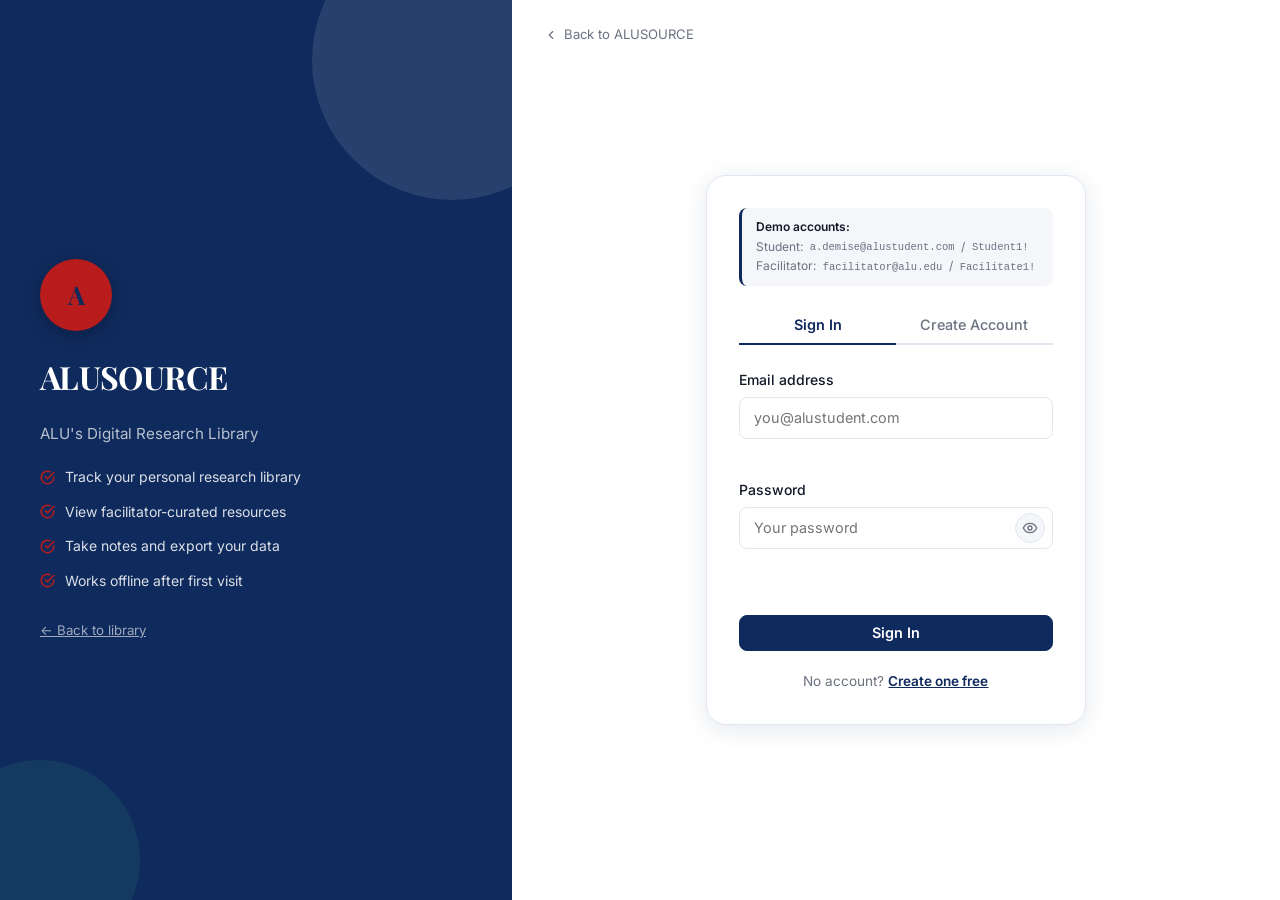
==== commit bece897a: "M12: Note approval workflow, book requests, dashboard section designs Features: - Student notes now " ====
--- a/admin.html
+++ b/admin.html
@@ -22,10 +22,15 @@
       <svg width="22" height="22" viewBox="0 0 24 24" fill="none" stroke="currentColor" stroke-width="2" stroke-linecap="round" stroke-linejoin="round" aria-hidden="true"><line x1="4" x2="20" y1="6" y2="6"/><line x1="4" x2="20" y1="12" y2="12"/><line x1="4" x2="20" y1="18" y2="18"/></svg>
     </button>
     <span class="topbar__title">ALUSOURCE</span>
-    <button class="theme-toggle" aria-label="Toggle theme" aria-pressed="false" style="font-size:.72rem;padding:.25rem .55rem">
-      <svg class="theme-toggle__icon" viewBox="0 0 24 24" fill="none" stroke="currentColor" stroke-width="2" stroke-linecap="round" stroke-linejoin="round" aria-hidden="true"><path d="M21 12.79A9 9 0 1 1 11.21 3 7 7 0 0 0 21 12.79z"/></svg>
-      <span class="theme-toggle__label">Dark</span>
-    </button>
+    <div style="display:flex;align-items:center;gap:.4rem">
+      <a href="index.html" class="topbar__home" aria-label="ALUSOURCE Home">
+        <svg width="18" height="18" viewBox="0 0 24 24" fill="none" stroke="currentColor" stroke-width="2" stroke-linecap="round" stroke-linejoin="round" aria-hidden="true"><path d="m3 9 9-7 9 7v11a2 2 0 0 1-2 2H5a2 2 0 0 1-2-2z"/><polyline points="9 22 9 12 15 12 15 22"/></svg>
+      </a>
+      <button class="theme-toggle" aria-label="Toggle theme" aria-pressed="false" style="font-size:.72rem;padding:.25rem .55rem">
+        <svg class="theme-toggle__icon" viewBox="0 0 24 24" fill="none" stroke="currentColor" stroke-width="2" stroke-linecap="round" stroke-linejoin="round" aria-hidden="true"><path d="M21 12.79A9 9 0 1 1 11.21 3 7 7 0 0 0 21 12.79z"/></svg>
+        <span class="theme-toggle__label">Dark</span>
+      </button>
+    </div>
   </header>
 
   <div class="sidebar-backdrop" id="sidebar-backdrop" aria-hidden="true"></div>
@@ -62,9 +67,9 @@
         <svg class="nav-icon" viewBox="0 0 24 24" fill="none" stroke="currentColor" stroke-width="2" stroke-linecap="round" stroke-linejoin="round" aria-hidden="true"><rect width="7" height="9" x="3" y="3" rx="1"/><rect width="7" height="5" x="14" y="3" rx="1"/><rect width="7" height="9" x="14" y="12" rx="1"/><rect width="7" height="5" x="3" y="16" rx="1"/></svg>
         <span>Overview</span>
       </a></li>
-      <li><a href="#" class="nav-link" data-page="upload">
-        <svg class="nav-icon" viewBox="0 0 24 24" fill="none" stroke="currentColor" stroke-width="2" stroke-linecap="round" stroke-linejoin="round" aria-hidden="true"><path d="M21 15v4a2 2 0 0 1-2 2H5a2 2 0 0 1-2-2v-4"/><polyline points="17 8 12 3 7 8"/><line x1="12" x2="12" y1="3" y2="15"/></svg>
-        <span>Upload Book</span>
+      <li><a href="#" class="nav-link" data-page="library">
+        <svg class="nav-icon" viewBox="0 0 24 24" fill="none" stroke="currentColor" stroke-width="2" stroke-linecap="round" stroke-linejoin="round" aria-hidden="true"><path d="m16 6 4 14"/><path d="M12 6v14"/><path d="M8 8v12"/><path d="M4 4v16"/></svg>
+        <span>Class Library</span>
       </a></li>
       <li><a href="#" class="nav-link" data-page="approvals">
         <svg class="nav-icon" viewBox="0 0 24 24" fill="none" stroke="currentColor" stroke-width="2" stroke-linecap="round" stroke-linejoin="round" aria-hidden="true"><path d="M22 11.08V12a10 10 0 1 1-5.93-9.14"/><path d="m9 11 3 3L22 4"/></svg>
@@ -74,10 +79,6 @@
         <svg class="nav-icon" viewBox="0 0 24 24" fill="none" stroke="currentColor" stroke-width="2" stroke-linecap="round" stroke-linejoin="round" aria-hidden="true"><path d="M22 10v6M2 10l10-5 10 5-10 5z"/><path d="M6 12v5c3 3 9 3 12 0v-5"/></svg>
         <span>Students by Class</span>
       </a></li>
-      <li><a href="#" class="nav-link" data-page="library">
-        <svg class="nav-icon" viewBox="0 0 24 24" fill="none" stroke="currentColor" stroke-width="2" stroke-linecap="round" stroke-linejoin="round" aria-hidden="true"><path d="m16 6 4 14"/><path d="M12 6v14"/><path d="M8 8v12"/><path d="M4 4v16"/></svg>
-        <span>Class Library</span>
-      </a></li>
       <li><a href="#" class="nav-link" data-page="reports">
         <svg class="nav-icon" viewBox="0 0 24 24" fill="none" stroke="currentColor" stroke-width="2" stroke-linecap="round" stroke-linejoin="round" aria-hidden="true"><line x1="18" x2="18" y1="20" y2="10"/><line x1="12" x2="12" y1="20" y2="4"/><line x1="6" x2="6" y1="20" y2="14"/></svg>
         <span>Reports</span>
@@ -87,6 +88,14 @@
         <span>Recommended</span>
       </a></li>
     </ul>
+
+    <div class="sidebar__home-link">
+      <a href="index.html" class="sidebar-home-btn">
+        <svg class="nav-icon" width="16" height="16" viewBox="0 0 24 24" fill="none" stroke="currentColor" stroke-width="2" stroke-linecap="round" stroke-linejoin="round" aria-hidden="true"><path d="m3 9 9-7 9 7v11a2 2 0 0 1-2 2H5a2 2 0 0 1-2-2z"/><polyline points="9 22 9 12 15 12 15 22"/></svg>
+        <span>ALUSOURCE Home</span>
+      </a>
+    </div>
+
     <button class="sidebar__role-switch" id="logout-btn" style="margin:.75rem 1rem;width:calc(100% - 2rem)" aria-label="Sign out">Sign Out</button>
   </nav>
 
@@ -114,113 +123,35 @@
       <section class="chart-section" aria-labelledby="health-heading"><h2 id="health-heading">Library Health</h2><div class="fac-health-grid" id="fac-health-grid"></div></section>
     </section>
 
-    <!-- UPLOAD BOOK -->
-    <section id="page-upload" class="page" aria-labelledby="upload-heading">
-      <header class="page-header">
-        <h1 id="upload-heading">Upload Book</h1>
-        <p class="page-subtitle">Add a new book to the ALUSOURCE catalog — it will be immediately published</p>
-      </header>
-      <div class="profile-card" style="max-width:680px">
-        <form id="upload-form" novalidate aria-label="Upload book form">
-          <div class="form-row">
-            <div class="form-group">
-              <label for="ub-title" class="form-label">Title <span class="required" aria-hidden="true">*</span></label>
-              <input type="text" id="ub-title" class="form-input" required aria-required="true" aria-describedby="ub-title-err" placeholder="e.g. The Lean Startup" />
-              <span class="form-error" id="ub-title-err" role="alert"></span>
-            </div>
-            <div class="form-group">
-              <label for="ub-author" class="form-label">Author <span class="required" aria-hidden="true">*</span></label>
-              <input type="text" id="ub-author" class="form-input" required aria-required="true" aria-describedby="ub-author-err" placeholder="e.g. Ries, Eric" />
-              <span class="form-error" id="ub-author-err" role="alert"></span>
-            </div>
-          </div>
-          <div class="form-row">
-            <div class="form-group">
-              <label for="ub-pages" class="form-label">Pages <span class="required" aria-hidden="true">*</span></label>
-              <input type="number" id="ub-pages" class="form-input" required aria-required="true" aria-describedby="ub-pages-err" min="1" placeholder="320" />
-              <span class="form-error" id="ub-pages-err" role="alert"></span>
-            </div>
-            <div class="form-group">
-              <label for="ub-tag" class="form-label">Topic / Tag <span class="required" aria-hidden="true">*</span></label>
-              <select id="ub-tag" class="form-input" required aria-required="true" aria-describedby="ub-tag-err">
-                <option value="">— Select a tag —</option>
-                <optgroup label="BSE — Software Engineering">
-                  <option value="Software Development">Software Development</option>
-                  <option value="AI &amp; Machine Learning">AI &amp; Machine Learning</option>
-                  <option value="Data Science">Data Science</option>
-                  <option value="Computing">Computing</option>
-                  <option value="Innovation">Innovation</option>
-                </optgroup>
-                <optgroup label="BEL — Entrepreneurial Leadership">
-                  <option value="Entrepreneurship">Entrepreneurship</option>
-                  <option value="Leadership">Leadership</option>
-                  <option value="Design Thinking">Design Thinking</option>
-                  <option value="Social Entrepreneurship">Social Entrepreneurship</option>
-                </optgroup>
-                <optgroup label="IBT — International Business &amp; Trade">
-                  <option value="International Business">International Business</option>
-                  <option value="Global Development">Global Development</option>
-                  <option value="Behavioral Economics">Behavioral Economics</option>
-                  <option value="Sustainability">Sustainability</option>
-                </optgroup>
-              </select>
-              <span class="form-error" id="ub-tag-err" role="alert"></span>
-            </div>
-          </div>
-          <div class="form-group">
-            <label for="ub-summary" class="form-label">Summary / Description <span class="required" aria-hidden="true">*</span></label>
-            <textarea id="ub-summary" class="form-input form-textarea" rows="5" required aria-required="true" aria-describedby="ub-summary-err ub-summary-hint" placeholder="Write a detailed summary that helps students understand the book's content and relevance…"></textarea>
-            <span class="form-hint" id="ub-summary-hint">Aim for 3–5 sentences covering key concepts and why students should read it.</span>
-            <span class="form-error" id="ub-summary-err" role="alert"></span>
-          </div>
-          <div class="form-group">
-            <label for="ub-cover" class="form-label">Cover Image URL <span class="optional">(optional)</span></label>
-            <input type="url" id="ub-cover" class="form-input" placeholder="https://example.com/book-cover.jpg" aria-describedby="ub-cover-hint" />
-            <span class="form-hint" id="ub-cover-hint">Direct link to a cover image. If blank, a colored panel is generated.</span>
-            <div id="ub-cover-preview" style="margin-top:.5rem;display:none">
-              <img id="ub-cover-img" src="" alt="Cover preview" style="height:120px;border-radius:var(--radius);object-fit:cover;box-shadow:var(--shadow)" />
-            </div>
-          </div>
-          <div class="form-group">
-            <label for="ub-pdf" class="form-label">PDF URL <span class="optional">(optional)</span></label>
-            <input type="url" id="ub-pdf" class="form-input" placeholder="https://example.com/book.pdf" aria-describedby="ub-pdf-hint" />
-            <span class="form-hint" id="ub-pdf-hint">Direct URL to the PDF. Students can read it in the built-in reader. Must allow CORS.</span>
-          </div>
-          <div class="form-row">
-            <div class="form-group">
-              <label for="ub-isbn" class="form-label">ISBN <span class="optional">(optional)</span></label>
-              <input type="text" id="ub-isbn" class="form-input" placeholder="978-0-307-88789-7" />
-            </div>
-            <div class="form-group" style="display:flex;align-items:flex-end;padding-bottom:.25rem">
-              <label class="toggle-label" style="font-size:.875rem;gap:.5rem;cursor:pointer">
-                <input type="checkbox" id="ub-recommended" />
-                Mark as Recommended
-              </label>
-            </div>
-          </div>
-          <div class="form-error" id="upload-form-err" role="alert" style="margin-bottom:.5rem"></div>
-          <div class="form-actions">
-            <button type="submit" class="btn btn--primary" id="upload-submit-btn">Publish Book</button>
-            <button type="reset"  class="btn btn--ghost">Clear Form</button>
-          </div>
-        </form>
-      </div>
-    </section>
-
     <!-- PENDING APPROVALS -->
     <section id="page-approvals" class="page" aria-labelledby="approvals-heading">
       <header class="page-header">
         <h1 id="approvals-heading">Pending Approvals</h1>
-        <p class="page-subtitle">Review and approve or reject student-submitted books</p>
+        <p class="page-subtitle">Review student notes, book access requests, and submitted books</p>
       </header>
-      <div id="approvals-container" class="pending-queue" aria-live="polite">
-        <p class="empty-state">Loading…</p>
-      </div>
+      <!-- Tabs -->
+      <div class="approvals-tabs" role="tablist" aria-label="Approval categories">
+        <button class="approvals-tab active" role="tab" data-tab="notes" id="tab-btn-notes" aria-selected="true" aria-controls="approvals-notes">
+          Student Notes
+          <span class="nav-badge" id="notes-pending-badge" style="display:none">0</span>
+        </button>
+        <button class="approvals-tab" role="tab" data-tab="requests" id="tab-btn-requests" aria-selected="false" aria-controls="approvals-requests">
+          Book Requests
+          <span class="nav-badge" id="req-pending-badge" style="display:none">0</span>
+        </button>
+        <button class="approvals-tab" role="tab" data-tab="books" id="tab-btn-books" aria-selected="false" aria-controls="approvals-books">
+          Book Submissions
+          <span class="nav-badge" id="books-pending-badge" style="display:none">0</span>
+        </button>
+      </div>
+      <div id="approvals-notes"    role="tabpanel" aria-labelledby="tab-btn-notes"     class="pending-queue" aria-live="polite"></div>
+      <div id="approvals-requests" role="tabpanel" aria-labelledby="tab-btn-requests"  class="pending-queue" aria-live="polite" hidden></div>
+      <div id="approvals-books"    role="tabpanel" aria-labelledby="tab-btn-books"     class="pending-queue" aria-live="polite" hidden></div>
     </section>
 
     <!-- STUDENTS BY CLASS -->
     <section id="page-students" class="page" aria-labelledby="students-heading">
-      <header class="page-header"><h1 id="students-heading">Students by Class</h1><p class="page-subtitle">Click a student card to view their library</p></header>
+      <header class="page-header"><h1 id="students-heading">Students by Class</h1><p class="page-subtitle">View, edit or remove student accounts</p></header>
       <div id="students-container"></div>
       <!-- Student detail panel (hidden by default) -->
       <div class="student-detail" id="student-detail" hidden>
@@ -252,8 +183,12 @@
     <!-- CLASS LIBRARY -->
     <section id="page-library" class="page" aria-labelledby="class-lib-heading">
       <header class="page-header">
-        <h1 id="class-lib-heading">Class Library</h1>
+        <div>
+          <h1 id="class-lib-heading">Class Library</h1>
+          <p class="page-subtitle">Manage all books in the ALUSOURCE catalog</p>
+        </div>
         <div class="page-header__actions">
+          <button class="btn btn--sm btn--primary" id="add-book-btn">+ Add Book</button>
           <button class="btn btn--sm btn--outline" id="admin-export-btn">Export JSON</button>
           <label class="btn btn--sm btn--outline" for="admin-import-file">Import JSON<input type="file" id="admin-import-file" accept=".json" class="sr-only" /></label>
         </div>
@@ -261,7 +196,6 @@
       <div class="library-controls">
         <div class="search-wrap"><span class="search-icon" aria-hidden="true"><svg viewBox="0 0 24 24" fill="none" stroke="currentColor" stroke-width="2" stroke-linecap="round" stroke-linejoin="round"><circle cx="11" cy="11" r="8"/><path d="m21 21-4.3-4.3"/></svg></span><label for="admin-search" class="sr-only">Search</label><input type="text" id="admin-search" class="search-input" placeholder="Search all resources…" autocomplete="off" /><div class="search-options"><span class="search-hint" id="admin-search-hint" aria-live="polite"></span></div></div>
         <div class="filter-row">
-          <label for="admin-filter-status" class="sr-only">Filter status</label><select id="admin-filter-status" class="filter-select"><option value="">All Statuses</option><option value="want">Want to Read</option><option value="reading">Currently Reading</option><option value="finished">Finished</option></select>
           <label for="admin-filter-tag" class="sr-only">Filter tag</label><select id="admin-filter-tag" class="filter-select"><option value="">All Tags</option></select>
           <label for="admin-sort" class="sr-only">Sort</label><select id="admin-sort" class="filter-select"><option value="dateAdded-desc">Newest First</option><option value="title-asc">Title A→Z</option><option value="pages-desc">Most Pages</option></select>
           <button class="btn btn--sm btn--ghost" id="admin-clear-filters">Clear</button>
@@ -269,7 +203,7 @@
       </div>
       <p class="records-count" id="admin-records-count" aria-live="polite">Loading…</p>
       <div class="table-wrap" role="region" aria-label="All library records" tabindex="0">
-        <table class="records-table"><thead><tr><th scope="col" class="col-spine"></th><th scope="col">Title</th><th scope="col">Author</th><th scope="col">Student</th><th scope="col">Status</th><th scope="col" style="text-align:center">★</th><th scope="col">Actions</th></tr></thead><tbody id="admin-records-body"></tbody></table>
+        <table class="records-table"><thead><tr><th scope="col" class="col-spine"></th><th scope="col">Title</th><th scope="col">Author</th><th scope="col">Tag</th><th scope="col" style="text-align:center">★</th><th scope="col">Actions</th></tr></thead><tbody id="admin-records-body"></tbody></table>
         <p class="empty-state" id="admin-table-empty" hidden>No records found.</p>
       </div>
     </section>
@@ -299,9 +233,174 @@
     <div class="modal modal--view"><button class="modal__close" id="view-modal-close" aria-label="Close"><svg width="18" height="18" viewBox="0 0 24 24" fill="none" stroke="currentColor" stroke-width="2" stroke-linecap="round" stroke-linejoin="round" aria-hidden="true"><path d="M18 6 6 18"/><path d="m6 6 12 12"/></svg></button><div class="view-modal__spine" id="view-spine" aria-hidden="true"></div><div class="view-modal__body"><div class="view-modal__status" id="view-status"></div><h2 class="view-modal__title" id="view-modal-title"></h2><p class="view-modal__author" id="view-author"></p><div class="view-modal__meta"><span class="view-meta-item" id="view-pages"></span><span class="view-meta-item" id="view-tag"></span><span class="view-meta-item" id="view-date"></span></div><div class="view-modal__notes" id="view-notes" hidden><h3>Notes</h3><p id="view-notes-text"></p></div></div><div class="modal__actions"><button class="btn btn--ghost" id="view-close-btn">Close</button></div></div>
   </div>
 
+  <!-- BOOK FORM MODAL (Add / Edit) -->
+  <div class="modal-overlay" id="book-form-modal" role="dialog" aria-modal="true" aria-labelledby="book-form-title" hidden>
+    <div class="modal modal--large">
+      <button class="modal__close" id="book-form-close" aria-label="Close">
+        <svg width="18" height="18" viewBox="0 0 24 24" fill="none" stroke="currentColor" stroke-width="2" stroke-linecap="round" stroke-linejoin="round" aria-hidden="true"><path d="M18 6 6 18"/><path d="m6 6 12 12"/></svg>
+      </button>
+      <h2 class="modal__title" id="book-form-title">Add Book</h2>
+      <form id="book-form" novalidate aria-label="Book form">
+        <input type="hidden" id="bf-id" />
+        <div class="form-row">
+          <div class="form-group">
+            <label for="bf-title" class="form-label">Title <span class="required" aria-hidden="true">*</span></label>
+            <input type="text" id="bf-title" class="form-input" required aria-required="true" aria-describedby="bf-title-err" placeholder="e.g. The Lean Startup" />
+            <span class="form-error" id="bf-title-err" role="alert"></span>
+          </div>
+          <div class="form-group">
+            <label for="bf-author" class="form-label">Author <span class="required" aria-hidden="true">*</span></label>
+            <input type="text" id="bf-author" class="form-input" required aria-required="true" aria-describedby="bf-author-err" placeholder="e.g. Ries, Eric" />
+            <span class="form-error" id="bf-author-err" role="alert"></span>
+          </div>
+        </div>
+        <div class="form-row">
+          <div class="form-group">
+            <label for="bf-pages" class="form-label">Pages <span class="required" aria-hidden="true">*</span></label>
+            <input type="number" id="bf-pages" class="form-input" required aria-required="true" aria-describedby="bf-pages-err" min="1" placeholder="320" />
+            <span class="form-error" id="bf-pages-err" role="alert"></span>
+          </div>
+          <div class="form-group">
+            <label for="bf-tag" class="form-label">Topic / Tag <span class="required" aria-hidden="true">*</span></label>
+            <select id="bf-tag" class="form-input" required aria-required="true" aria-describedby="bf-tag-err">
+              <option value="">— Select a tag —</option>
+              <optgroup label="BSE — Software Engineering">
+                <option value="Software Development">Software Development</option>
+                <option value="AI &amp; Machine Learning">AI &amp; Machine Learning</option>
+                <option value="Data Science">Data Science</option>
+                <option value="Computing">Computing</option>
+                <option value="Innovation">Innovation</option>
+              </optgroup>
+              <optgroup label="BEL — Entrepreneurial Leadership">
+                <option value="Entrepreneurship">Entrepreneurship</option>
+                <option value="Leadership">Leadership</option>
+                <option value="Design Thinking">Design Thinking</option>
+                <option value="Social Entrepreneurship">Social Entrepreneurship</option>
+              </optgroup>
+              <optgroup label="IBT — International Business &amp; Trade">
+                <option value="International Business">International Business</option>
+                <option value="Global Development">Global Development</option>
+                <option value="Behavioral Economics">Behavioral Economics</option>
+                <option value="Sustainability">Sustainability</option>
+              </optgroup>
+            </select>
+            <span class="form-error" id="bf-tag-err" role="alert"></span>
+          </div>
+        </div>
+        <div class="form-group">
+          <label for="bf-summary" class="form-label">Summary / Description <span class="required" aria-hidden="true">*</span></label>
+          <textarea id="bf-summary" class="form-input form-textarea" rows="4" required aria-required="true" aria-describedby="bf-summary-err" placeholder="Write a summary that helps students understand the book's content and relevance…"></textarea>
+          <span class="form-error" id="bf-summary-err" role="alert"></span>
+        </div>
+        <div class="form-row">
+          <div class="form-group">
+            <label for="bf-cover" class="form-label">Cover Image URL <span class="optional">(optional)</span></label>
+            <input type="url" id="bf-cover" class="form-input" placeholder="https://example.com/book-cover.jpg" aria-describedby="bf-cover-hint" />
+            <span class="form-hint" id="bf-cover-hint">Direct link to a cover image.</span>
+            <div id="bf-cover-preview" style="margin-top:.5rem;display:none">
+              <img id="bf-cover-img" src="" alt="Cover preview" style="height:80px;border-radius:var(--radius);object-fit:cover;box-shadow:var(--shadow)" />
+            </div>
+          </div>
+          <div class="form-group">
+            <label for="bf-pdf" class="form-label">PDF URL <span class="optional">(optional)</span></label>
+            <input type="url" id="bf-pdf" class="form-input" placeholder="https://example.com/book.pdf" aria-describedby="bf-pdf-hint" />
+            <span class="form-hint" id="bf-pdf-hint">Students can read it in the built-in reader.</span>
+          </div>
+        </div>
+        <div class="form-row">
+          <div class="form-group">
+            <label for="bf-isbn" class="form-label">ISBN <span class="optional">(optional)</span></label>
+            <input type="text" id="bf-isbn" class="form-input" placeholder="978-0-307-88789-7" />
+          </div>
+          <div class="form-group" style="display:flex;align-items:flex-end;padding-bottom:.25rem">
+            <label class="toggle-label" style="font-size:.875rem;gap:.5rem;cursor:pointer">
+              <input type="checkbox" id="bf-recommended" />
+              Mark as Recommended
+            </label>
+          </div>
+        </div>
+        <div class="form-error" id="book-form-err" role="alert" style="margin-bottom:.5rem"></div>
+        <div class="modal__actions">
+          <button type="submit" class="btn btn--primary" id="book-form-submit">Publish Book</button>
+          <button type="button" class="btn btn--ghost" id="book-form-cancel">Cancel</button>
+        </div>
+      </form>
+    </div>
+  </div>
+
+  <!-- STUDENT EDIT MODAL -->
+  <div class="modal-overlay" id="student-edit-modal" role="dialog" aria-modal="true" aria-labelledby="student-edit-title" hidden>
+    <div class="modal">
+      <button class="modal__close" id="student-edit-close" aria-label="Close">
+        <svg width="18" height="18" viewBox="0 0 24 24" fill="none" stroke="currentColor" stroke-width="2" stroke-linecap="round" stroke-linejoin="round" aria-hidden="true"><path d="M18 6 6 18"/><path d="m6 6 12 12"/></svg>
+      </button>
+      <h2 class="modal__title" id="student-edit-title">Edit Student</h2>
+      <form id="student-edit-form" novalidate aria-label="Edit student form">
+        <input type="hidden" id="se-id" />
+        <div class="form-group">
+          <label for="se-name" class="form-label">Full Name <span class="required" aria-hidden="true">*</span></label>
+          <input type="text" id="se-name" class="form-input" required aria-required="true" aria-describedby="se-name-err" />
+          <span class="form-error" id="se-name-err" role="alert"></span>
+        </div>
+        <div class="form-group">
+          <label for="se-class" class="form-label">Class</label>
+          <select id="se-class" class="form-input">
+            <option value="">— No class assigned —</option>
+            <option value="BSE 2026">BSE 2026</option>
+            <option value="BSE 2027">BSE 2027</option>
+            <option value="BEL 2026">BEL 2026</option>
+            <option value="BEL 2027">BEL 2027</option>
+            <option value="IBT 2026">IBT 2026</option>
+            <option value="IBT 2027">IBT 2027</option>
+          </select>
+        </div>
+        <div class="form-group">
+          <label for="se-mission" class="form-label">Study Focus</label>
+          <input type="text" id="se-mission" class="form-input" placeholder="e.g. AI in healthcare" />
+        </div>
+        <div class="form-group">
+          <label for="se-bio" class="form-label">Bio <span class="optional">(optional)</span></label>
+          <textarea id="se-bio" class="form-input form-textarea" rows="2"></textarea>
+        </div>
+        <div class="form-error" id="student-edit-err" role="alert" style="margin-bottom:.5rem"></div>
+        <div class="modal__actions">
+          <button type="submit" class="btn btn--primary">Save Student</button>
+          <button type="button" class="btn btn--ghost" id="student-edit-cancel">Cancel</button>
+        </div>
+      </form>
+    </div>
+  </div>
+
   <!-- CONFIRM MODAL -->
   <div class="modal-overlay" id="confirm-overlay" role="dialog" aria-modal="true" aria-labelledby="confirm-title" hidden>
     <div class="modal modal--confirm"><h2 id="confirm-title" class="modal__title">Confirm</h2><p class="modal__body" id="confirm-body"></p><div class="modal__actions"><button class="btn btn--danger" id="confirm-yes">Confirm</button><button class="btn btn--ghost" id="confirm-no">Cancel</button></div></div>
+  </div>
+
+  <!-- NOTE REVIEW MODAL -->
+  <div class="modal-overlay" id="note-review-modal" role="dialog" aria-modal="true" aria-labelledby="note-review-title" hidden>
+    <div class="modal">
+      <button class="modal__close" id="note-review-close" aria-label="Close">
+        <svg width="18" height="18" viewBox="0 0 24 24" fill="none" stroke="currentColor" stroke-width="2" stroke-linecap="round" stroke-linejoin="round" aria-hidden="true"><path d="M18 6 6 18"/><path d="m6 6 12 12"/></svg>
+      </button>
+      <h2 class="modal__title" id="note-review-title">Review Note</h2>
+      <div class="modal__body">
+        <div class="note-review-block">
+          <p class="note-review-meta" id="note-review-meta"></p>
+          <p class="note-review-content" id="note-review-content"></p>
+        </div>
+        <div class="form-group" style="margin-top:1rem">
+          <label for="nr-comment" class="form-label">Comment for student <span class="required" aria-hidden="true">*</span></label>
+          <textarea id="nr-comment" class="form-input form-textarea" rows="3" placeholder="e.g. Great insight on the Build-Measure-Learn loop. Approved!"></textarea>
+          <span class="form-error" id="nr-comment-err" role="alert"></span>
+        </div>
+      </div>
+      <input type="hidden" id="nr-note-id" />
+      <div class="modal__actions">
+        <button class="btn btn--primary" id="nr-approve-btn">Approve</button>
+        <button class="btn btn--danger"  id="nr-reject-btn">Reject</button>
+        <button class="btn btn--ghost"   id="nr-cancel-btn">Cancel</button>
+      </div>
+    </div>
   </div>
 
   <!-- REJECT MODAL -->
@@ -317,7 +416,7 @@
         <div class="form-group">
           <label for="reject-reason" class="form-label">Rejection reason <span class="required" aria-hidden="true">*</span></label>
           <textarea id="reject-reason" class="form-input form-textarea" rows="3"
-                    placeholder="e.g. Please provide a more complete description of the book's relevance to your capstone mission."
+                    placeholder="e.g. Please provide a more complete description of the book's relevance to your studies."
                     required aria-required="true" aria-describedby="reject-reason-err"></textarea>
           <span class="form-error" id="reject-reason-err" role="alert"></span>
         </div>
--- a/styles/main.css
+++ b/styles/main.css
@@ -16,8 +16,8 @@
   --red:           #DC2626;
   --red-l:         #FEF2F2;
   --red-d:         #7F1D1D;
-  --green:         #16A34A;
-  --green-l:       #F0FDF4;
+  --green:         #0F2A5C;
+  --green-l:       rgba(15,42,92,.08);
   --orange:        #D97706;
   --orange-l:      #FFFBEB;
   --blue:          #2563EB;
@@ -361,6 +361,7 @@
   margin: 0 auto 2rem;
   line-height: 1.7;
 }
+.hero__title span { color: #EF4444; }
 .hero__search {
   display: flex;
   gap: .5rem;
@@ -427,6 +428,17 @@
 /* ═══════════════════════════════════════════════════════════
    CATALOG SECTION
    ═══════════════════════════════════════════════════════════ */
+
+/* Full-width wrapper lifts over hero — index.html only */
+.home-main {
+  position: relative;
+  z-index: 3;
+  background: var(--bg);
+  border-radius: 1.75rem 1.75rem 0 0;
+  margin-top: -2.5rem;
+  box-shadow: 0 -12px 48px rgba(15,42,92,.14);
+}
+
 .catalog-section {
   padding: 2.5rem 1rem;
   max-width: 1280px;
@@ -439,13 +451,32 @@
 .catalog-controls {
   display: flex;
   flex-direction: column;
-  gap: 1.25rem;
+  gap: 1.5rem;
   margin-bottom: 2rem;
 }
+.catalog-controls__heading { flex-shrink: 0; }
 .catalog-controls h2 {
   font-family: var(--font-serif);
-  font-size: clamp(1.4rem, 4vw, 1.85rem);
+  font-size: clamp(1.5rem, 4vw, 2rem);
   color: var(--primary);
+  position: relative;
+  padding-bottom: .6rem;
+}
+.catalog-controls h2::after {
+  content: '';
+  position: absolute;
+  bottom: 0;
+  left: 0;
+  width: 2.75rem;
+  height: 3px;
+  background: var(--accent);
+  border-radius: 2px;
+}
+.catalog-subtitle {
+  font-size: .88rem;
+  color: var(--text-muted);
+  margin-top: .5rem;
+  line-height: 1.5;
 }
 @media (min-width: 900px) {
   .catalog-controls {
@@ -454,6 +485,26 @@
     justify-content: space-between;
     flex-wrap: wrap;
   }
+  .catalog-controls .filter-bar {
+    flex: 1;
+    max-width: 700px;
+  }
+}
+.records-count {
+  font-size: .85rem;
+  color: var(--text-muted);
+  margin-bottom: 1.5rem;
+  font-weight: 500;
+}
+.records-count::before {
+  content: '';
+  display: inline-block;
+  width: 8px;
+  height: 8px;
+  border-radius: 50%;
+  background: var(--accent);
+  margin-right: .4rem;
+  vertical-align: middle;
 }
 
 .catalog-grid {
@@ -487,6 +538,11 @@
   gap: .6rem;
   align-items: center;
   width: 100%;
+  background: var(--bg-card);
+  border: 1.5px solid var(--border);
+  border-radius: var(--radius-lg);
+  padding: .875rem 1rem;
+  box-shadow: var(--shadow);
 }
 @media (max-width: 640px) {
   .filter-bar { flex-direction: column; align-items: stretch; }
@@ -551,7 +607,8 @@
   overflow: hidden;
   box-shadow: var(--shadow);
   border: 1px solid var(--border);
-  transition: transform var(--t), box-shadow var(--t);
+  border-top: 3px solid var(--primary);
+  transition: transform var(--t), box-shadow var(--t), border-top-color var(--t);
   display: flex;
   flex-direction: column;
   cursor: pointer;
@@ -559,8 +616,9 @@
   animation: fadeUp .5s ease both;
 }
 .book-card:hover {
-  transform: translateY(-4px);
+  transform: translateY(-5px);
   box-shadow: var(--shadow-md);
+  border-top-color: var(--accent);
 }
 .book-card:focus-within { outline: 2px solid var(--accent); outline-offset: 2px; }
 
@@ -575,7 +633,7 @@
 .book-card:nth-child(8) { animation-delay: 420ms; }
 
 .book-card__cover {
-  height: 180px;
+  height: 205px;
   position: relative;
   overflow: hidden;
   display: flex;
@@ -587,7 +645,12 @@
   content: '';
   position: absolute;
   inset: 0;
-  background: linear-gradient(to top, rgba(0,0,0,.55) 0%, rgba(0,0,0,.05) 55%, transparent 100%);
+  background: linear-gradient(
+    to top,
+    rgba(5,10,30,.75) 0%,
+    rgba(5,10,30,.2) 55%,
+    transparent 100%
+  );
 }
 .book-card__cover-title {
   position: relative;
@@ -612,21 +675,22 @@
   text-shadow: 0 1px 3px rgba(0,0,0,.3);
 }
 .book-card__body {
-  padding: 1rem;
+  padding: 1rem 1rem .875rem;
   flex: 1;
   display: flex;
   flex-direction: column;
-  gap: .4rem;
+  gap: .45rem;
 }
 .book-card__tag {
   display: inline-block;
-  font-size: .72rem;
-  font-weight: 600;
+  font-size: .7rem;
+  font-weight: 700;
   text-transform: uppercase;
-  letter-spacing: .05em;
-  color: var(--primary);
-  background: rgba(15,42,92,.08);
-  padding: .2rem .6rem;
+  letter-spacing: .07em;
+  color: var(--accent);
+  background: rgba(185,28,28,.08);
+  border: 1px solid rgba(185,28,28,.18);
+  padding: .2rem .65rem;
   border-radius: 100px;
   align-self: flex-start;
 }
@@ -824,8 +888,8 @@
   box-shadow: 0 0 0 3px rgba(220,38,38,.1);
 }
 .form-input.valid {
-  border-color: var(--green);
-  box-shadow: 0 0 0 3px rgba(22,163,74,.08);
+  border-color: var(--primary-light);
+  box-shadow: 0 0 0 3px rgba(15,42,92,.1);
 }
 .form-input[aria-invalid="true"] {
   border-color: var(--red);
@@ -880,42 +944,186 @@
   max-height: 90vh;
   overflow-y: auto;
   animation: fadeUp .22s ease;
-}
-.modal--book { max-width: 640px; }
+  border: 1px solid var(--border);
+  display: flex;
+  flex-direction: column;
+}
+/* Coloured accent strip along the top of every modal */
+.modal::before {
+  content: '';
+  display: block;
+  height: 4px;
+  background: linear-gradient(90deg, var(--primary) 0%, var(--accent) 100%);
+  border-radius: var(--radius-lg) var(--radius-lg) 0 0;
+  flex-shrink: 0;
+  position: sticky;
+  top: 0;
+  z-index: 2;
+}
+.modal--book { max-width: 640px; overflow: hidden; }
 .modal__close {
   position: absolute;
-  top: .75rem;
-  right: .75rem;
+  top: 1rem;
+  right: 1rem;
   z-index: 10;
-  width: 32px;
-  height: 32px;
+  width: 30px;
+  height: 30px;
   display: flex;
   align-items: center;
   justify-content: center;
   border-radius: 50%;
-  background: rgba(0,0,0,.1);
-  color: #fff;
-  transition: background var(--t);
+  background: var(--bg-offset);
+  color: var(--text-muted);
+  transition: background var(--t), color var(--t);
   cursor: pointer;
-  border: none;
-}
-.modal__close:hover { background: rgba(0,0,0,.25); }
+  border: 1px solid var(--border);
+}
+.modal__close:hover {
+  background: var(--red-l);
+  color: var(--red);
+  border-color: var(--red);
+}
 .modal__title {
-  padding: 1.25rem 1.5rem .5rem;
-  font-size: 1.1rem;
-  font-weight: 700;
-  border-bottom: 1px solid var(--border);
-  padding-bottom: 1rem;
+  font-family: var(--font-serif);
+  font-size: 1.15rem;
+  font-weight: 700;
+  color: var(--primary);
+  padding: 1.1rem 1.5rem .9rem;
+  border-bottom: 2px solid var(--border);
+  flex-shrink: 0;
 }
 .modal__body {
   padding: 1.25rem 1.5rem;
+  color: var(--text-muted);
+  font-size: .9rem;
+  line-height: 1.6;
+  flex: 1;
+  overflow-y: auto;
 }
 .modal__actions {
   display: flex;
-  gap: .75rem;
+  gap: .65rem;
   padding: 1rem 1.5rem;
   border-top: 1px solid var(--border);
   flex-wrap: wrap;
+  background: var(--bg-offset);
+  flex-shrink: 0;
+}
+/* Form content inside modals */
+.modal form {
+  padding: 1.25rem 1.5rem;
+  overflow-y: auto;
+  flex: 1;
+}
+.modal .form-group {
+  margin-bottom: .9rem;
+}
+.modal .form-row {
+  display: flex;
+  gap: .75rem;
+  margin-bottom: .9rem;
+}
+.modal .form-row .form-group {
+  flex: 1;
+  margin-bottom: 0;
+}
+.modal .form-error[role="alert"] {
+  display: block;
+  margin-top: .25rem;
+  font-size: .8rem;
+}
+.modal .modal__actions {
+  margin-top: 0;
+}
+
+/* ── View modal inner layout (admin + dashboard) ───────────── */
+.modal--view {
+  max-width: 500px;
+}
+/* Spine is an absolute left-side stripe */
+.view-modal__spine {
+  position: absolute;
+  left: 0;
+  top: 4px; /* below the ::before accent bar */
+  width: 5px;
+  bottom: 0;
+  border-radius: 0;
+}
+.view-modal__spine--want     { background: var(--primary-mid); }
+.view-modal__spine--reading  { background: var(--orange); }
+.view-modal__spine--finished,
+.view-modal__spine--done     { background: #16a34a; }
+
+.view-modal__body {
+  padding: 1.25rem 1.5rem 1rem 2rem; /* extra left padding clears the spine */
+  flex: 1;
+  overflow-y: auto;
+  display: flex;
+  flex-direction: column;
+  gap: .45rem;
+}
+.view-modal__status {
+  font-size: .75rem;
+  font-weight: 700;
+  letter-spacing: .05em;
+  text-transform: uppercase;
+}
+.view-modal__title {
+  font-family: var(--font-serif);
+  font-size: 1.2rem;
+  font-weight: 700;
+  color: var(--primary);
+  line-height: 1.3;
+}
+.view-modal__author {
+  font-size: .88rem;
+  color: var(--text-muted);
+}
+.view-modal__meta {
+  display: flex;
+  flex-wrap: wrap;
+  gap: .4rem;
+  margin-top: .25rem;
+}
+.view-meta-item {
+  display: inline-block;
+  background: var(--bg-offset);
+  color: var(--text-muted);
+  font-size: .78rem;
+  padding: .2rem .65rem;
+  border-radius: 100px;
+  border: 1px solid var(--border);
+}
+.view-modal__notes {
+  margin-top: .5rem;
+  background: var(--bg-offset);
+  border: 1px solid var(--border);
+  border-radius: var(--radius);
+  padding: .75rem 1rem;
+  font-size: .875rem;
+}
+.view-modal__notes h3 {
+  font-size: .8rem;
+  font-weight: 700;
+  text-transform: uppercase;
+  letter-spacing: .04em;
+  color: var(--primary);
+  margin-bottom: .4rem;
+}
+
+/* ── Confirm modal ─────────────────────────────────────────── */
+.modal--confirm {
+  max-width: 400px;
+}
+.modal--confirm .modal__body {
+  padding: 1rem 1.5rem 1.25rem;
+  font-size: .95rem;
+  line-height: 1.55;
+}
+
+/* ── Note / Edit modal (dashboard) ────────────────────────── */
+.modal--note, .modal--edit {
+  max-width: 500px;
 }
 
 /* ── Book detail modal ──────────────────────────────────────── */
@@ -1238,7 +1446,22 @@
   font-size: 1.05rem;
   color: var(--primary);
   font-family: var(--font-serif);
-}
+  flex: 1;
+  text-align: center;
+}
+.topbar__home {
+  display: flex;
+  align-items: center;
+  justify-content: center;
+  width: 36px;
+  height: 36px;
+  border-radius: var(--radius);
+  color: var(--text-muted);
+  text-decoration: none;
+  transition: background var(--t), color var(--t);
+  flex-shrink: 0;
+}
+.topbar__home:hover { background: var(--bg-offset); color: var(--primary); }
 
 /* ── Sidebar ─────────────────────────────────────────────────── */
 .sidebar {
@@ -1358,8 +1581,8 @@
   background: rgba(255,255,255,.08);
 }
 .nav-link.active {
-  color: var(--accent-light);
-  background: rgba(15,42,92,.08);
+  color: #fff;
+  background: rgba(255,255,255,.14);
   border-left-color: var(--accent);
   font-weight: 600;
 }
@@ -1367,9 +1590,10 @@
   width: 18px;
   height: 18px;
   flex-shrink: 0;
-  opacity: .8;
+  opacity: .7;
 }
 .nav-link.active .nav-icon { opacity: 1; }
+.nav-link:hover .nav-icon { opacity: .9; }
 
 .sidebar__footer {
   padding: 1rem 1.25rem;
@@ -1411,6 +1635,50 @@
 .sidebar-home-btn .nav-icon { flex-shrink: 0; opacity: .75; }
 .sidebar-home-btn:hover .nav-icon { opacity: 1; }
 
+/* Sidebar brand name + sub (used in admin.html / dashboard.html) */
+.sidebar__name {
+  font-family: var(--font-serif);
+  font-size: 1.1rem;
+  font-weight: 700;
+  color: #fff;
+  line-height: 1.2;
+  display: block;
+}
+.sidebar__sub {
+  font-size: .68rem;
+  color: rgba(255,255,255,.5);
+  text-transform: uppercase;
+  letter-spacing: .07em;
+  display: block;
+}
+
+/* Sign Out / role-switch button in sidebar */
+.sidebar__role-switch {
+  display: block;
+  background: rgba(185,28,28,.18);
+  color: rgba(255,255,255,.85);
+  border: 1px solid rgba(185,28,28,.35);
+  border-radius: var(--radius);
+  font-size: .83rem;
+  font-weight: 600;
+  padding: .55rem 1rem;
+  text-align: center;
+  cursor: pointer;
+  transition: background var(--t), color var(--t), border-color var(--t);
+  flex-shrink: 0;
+}
+.sidebar__role-switch:hover {
+  background: var(--accent);
+  color: #fff;
+  border-color: var(--accent);
+}
+
+/* Pending badge — white text on red */
+.nav-badge {
+  background: var(--accent) !important;
+  color: #fff !important;
+}
+
 .sidebar-backdrop {
   display: none;
   position: fixed;
@@ -1450,23 +1718,39 @@
 /* ── Pages ───────────────────────────────────────────────────── */
 .page {
   display: none;
-  padding: 1.75rem 1.5rem 3rem;
+  padding: 1.25rem 1rem 3rem;
   max-width: 1100px;
   margin: 0 auto;
 }
+@media (min-width: 540px) { .page { padding: 1.5rem 1.25rem 3rem; } }
+@media (min-width: 768px) { .page { padding: 1.75rem 1.5rem 3rem; } }
+@media (min-width: 1024px) { .page { padding: 2rem 2rem 4rem; } }
 .page--active { display: block; animation: fadeIn .2s ease; }
 .page-header {
   display: flex;
   align-items: flex-start;
   justify-content: space-between;
   flex-wrap: wrap;
-  gap: 1rem;
-  margin-bottom: 1.75rem;
+  gap: .75rem;
+  margin-bottom: 1.5rem;
+  padding-bottom: 1.25rem;
+  border-bottom: 2px solid var(--border);
 }
 .page-header h1 {
-  font-size: 1.5rem;
+  font-size: clamp(1.2rem, 4vw, 1.6rem);
   font-weight: 700;
   color: var(--primary);
+  font-family: var(--font-serif);
+  letter-spacing: -.01em;
+}
+.page-header h1::after {
+  content: '';
+  display: block;
+  width: 2rem;
+  height: 3px;
+  background: var(--accent);
+  border-radius: 2px;
+  margin-top: .4rem;
 }
 .page-subtitle {
   color: var(--text-muted);
@@ -1478,6 +1762,11 @@
   align-items: center;
   gap: .5rem;
   flex-wrap: wrap;
+}
+@media (max-width: 480px) {
+  .page-header { gap: .5rem; }
+  .page-header__actions { width: 100%; }
+  .page-header__actions .btn { flex: 1; justify-content: center; }
 }
 
 /* ── Toast ───────────────────────────────────────────────────── */
@@ -1512,31 +1801,38 @@
 .stats-grid {
   display: grid;
   grid-template-columns: repeat(2, 1fr);
-  gap: 1rem;
-  margin-bottom: 1.5rem;
+  gap: .875rem;
+  margin-bottom: 1.75rem;
+}
+@media (min-width: 480px)  { .stats-grid { gap: 1rem; } }
+@media (min-width: 640px)  { .stats-grid { grid-template-columns: repeat(3, 1fr); } }
+@media (min-width: 1024px) { .stats-grid { grid-template-columns: repeat(4, 1fr); } }
+@media (min-width: 1280px) { .stats-grid { grid-template-columns: repeat(4, 1fr); gap: 1.25rem; } }
+
+.stat-card {
+  background: var(--bg-card);
+  border-radius: var(--radius-lg);
+  padding: 1rem 1.1rem;
+  border: 1px solid var(--border);
+  border-left: 4px solid var(--border);
+  box-shadow: var(--shadow);
+  display: flex;
+  align-items: center;
+  gap: .875rem;
+  transition: box-shadow var(--t), transform var(--t);
+  overflow: hidden;
+  position: relative;
+}
+.stat-card:hover {
+  box-shadow: var(--shadow-md);
+  transform: translateY(-2px);
 }
 @media (min-width: 640px) {
-  .stats-grid { grid-template-columns: repeat(3, 1fr); }
-}
-@media (min-width: 1024px) {
-  .stats-grid { grid-template-columns: repeat(4, 1fr); }
-}
-.stat-card {
-  background: var(--bg-card);
-  border-radius: var(--radius-lg);
-  padding: 1.25rem;
-  border: 1px solid var(--border);
-  box-shadow: var(--shadow);
-  display: flex;
-  align-items: center;
-  gap: 1rem;
-  border-left: 4px solid var(--border);
-  transition: box-shadow var(--t);
-}
-.stat-card:hover { box-shadow: var(--shadow-md); }
+  .stat-card { padding: 1.25rem; gap: 1rem; }
+}
 .stat-card__icon {
-  width: 40px;
-  height: 40px;
+  width: 42px;
+  height: 42px;
   border-radius: var(--radius);
   display: flex;
   align-items: center;
@@ -1548,19 +1844,28 @@
 .stat-card__body { flex: 1; min-width: 0; }
 .stat-card__value {
   display: block;
-  font-size: 1.6rem;
+  font-size: clamp(1.3rem, 4vw, 1.7rem);
   font-weight: 700;
   line-height: 1;
   color: var(--text);
   font-family: var(--font-serif);
+  overflow: hidden;
+  text-overflow: ellipsis;
+  white-space: nowrap;
+}
+.stat-card__value--sm {
+  font-size: clamp(.9rem, 2.5vw, 1.1rem);
+  white-space: normal;
+  line-height: 1.3;
 }
 .stat-card__label {
   display: block;
-  font-size: .75rem;
-  color: var(--text-muted);
-  margin-top: .2rem;
+  font-size: .72rem;
+  color: var(--text-muted);
+  margin-top: .3rem;
   text-transform: uppercase;
-  letter-spacing: .04em;
+  letter-spacing: .05em;
+  font-weight: 600;
 }
 .stat-card--total     { border-left-color: var(--primary); }
 .stat-card--total .stat-card__icon { background: rgba(15,42,92,.1); color: var(--primary); }
@@ -1662,12 +1967,26 @@
   flex-direction: column;
   gap: .75rem;
   margin-bottom: 1.25rem;
+  background: var(--bg-card);
+  border: 1.5px solid var(--border);
+  border-radius: var(--radius-lg);
+  padding: .875rem 1rem;
+  box-shadow: var(--shadow);
 }
 .filter-row {
   display: flex;
   align-items: center;
-  gap: .6rem;
+  gap: .5rem;
   flex-wrap: wrap;
+}
+.filter-row .filter-select {
+  flex: 1;
+  min-width: 120px;
+}
+@media (max-width: 480px) {
+  .filter-row { flex-direction: column; align-items: stretch; }
+  .filter-row .filter-select,
+  .filter-row .btn { width: 100%; }
 }
 .notes-filters {
   display: flex;
@@ -1675,6 +1994,11 @@
   align-items: center;
   flex-wrap: wrap;
   margin-bottom: 1rem;
+}
+@media (max-width: 480px) {
+  .notes-filters { flex-direction: column; align-items: stretch; }
+  .notes-filters .search-input,
+  .notes-filters .filter-select { width: 100%; }
 }
 
 /* ═══════════════════════════════════════════════════════════
@@ -2113,7 +2437,7 @@
   --shadow-md:   0 4px 24px rgba(0,0,0,.45);
   --shadow-lg:   0 8px 40px rgba(0,0,0,.6);
   --red-l:       rgba(185,28,28,.18);
-  --green-l:     rgba(22,163,74,.12);
+  --green-l:     rgba(15,42,92,.2);
   --orange-l:    rgba(217,119,6,.12);
   --blue-l:      rgba(37,99,235,.15);
 }
@@ -2134,7 +2458,6 @@
   color: var(--text);
 }
 [data-theme="dark"] .records-table th { background: #0F1E3A; }
-[data-theme="dark"] .modal { background: var(--bg-card); }
 [data-theme="dark"] mark { background: #66600A; color: var(--text); }
 [data-theme="dark"] .theme-toggle { color: rgba(255,255,255,.7); }
 /* Dark mode: override the white solid nav */
@@ -2760,6 +3083,119 @@
 }
 .site-footer__bottom-links a:hover {
   color: rgba(255,255,255,.85);
+}
+
+/* ═══════════════════════════════════════════════════════════
+   ABOUT SECTION
+   ═══════════════════════════════════════════════════════════ */
+.about-section {
+  background: var(--bg-offset);
+  border-top: 1px solid var(--border);
+  padding: 4rem 2rem;
+}
+.about-section__inner {
+  max-width: 1100px;
+  margin: 0 auto;
+  display: flex;
+  gap: 3rem;
+  align-items: flex-start;
+  flex-wrap: wrap;
+}
+.about-section__eyebrow {
+  display: inline-block;
+  font-size: .75rem;
+  font-weight: 700;
+  text-transform: uppercase;
+  letter-spacing: .1em;
+  color: var(--primary);
+  background: rgba(15,42,92,.1);
+  padding: .25rem .75rem;
+  border-radius: 100px;
+  margin-bottom: .9rem;
+}
+.about-section__text {
+  flex: 1 1 380px;
+}
+.about-section__text h2 {
+  font-size: 1.75rem;
+  font-weight: 800;
+  color: var(--primary);
+  margin-bottom: .9rem;
+  font-family: var(--font-serif);
+}
+.about-section__text p {
+  color: var(--text-muted);
+  font-size: .925rem;
+  line-height: 1.7;
+  margin-bottom: .75rem;
+}
+.about-section__links {
+  display: flex;
+  gap: .75rem;
+  flex-wrap: wrap;
+  margin-top: 1.25rem;
+}
+.about-link {
+  display: inline-flex;
+  align-items: center;
+  gap: .4rem;
+  font-size: .85rem;
+  font-weight: 600;
+  color: var(--primary);
+  background: var(--bg-card);
+  border: 1px solid var(--border);
+  padding: .45rem .9rem;
+  border-radius: var(--radius);
+  transition: background var(--t), color var(--t), border-color var(--t);
+  text-decoration: none;
+}
+.about-link:hover {
+  background: var(--primary);
+  color: #fff;
+  border-color: var(--primary);
+}
+.about-section__stats {
+  flex: 0 0 auto;
+  display: grid;
+  grid-template-columns: repeat(2, 1fr);
+  gap: 1rem;
+  align-self: center;
+}
+.about-stat {
+  background: var(--bg-card);
+  border: 1px solid var(--border);
+  border-radius: var(--radius-lg);
+  padding: 1.25rem 1.5rem;
+  text-align: center;
+  box-shadow: var(--shadow);
+}
+.about-stat__value {
+  display: block;
+  font-size: 1.5rem;
+  font-weight: 800;
+  color: var(--primary);
+  font-family: var(--font-serif);
+  line-height: 1;
+  margin-bottom: .25rem;
+}
+.about-stat__label {
+  display: block;
+  font-size: .72rem;
+  color: var(--text-muted);
+  text-transform: uppercase;
+  letter-spacing: .05em;
+}
+@media (max-width: 639px) {
+  .about-section {
+    padding: 2.5rem 1.25rem;
+  }
+  .about-section__inner {
+    flex-direction: column;
+    gap: 1.5rem;
+  }
+  .about-section__stats {
+    width: 100%;
+  }
 }
 
 /* ═══════════════════════════════════════════════════════════
@@ -2885,6 +3321,643 @@
 }
 
 /* ═══════════════════════════════════════════════════════════
+   MODAL — LARGE VARIANT (book form)
+   ═══════════════════════════════════════════════════════════ */
+.modal--large {
+  max-width: 680px;
+  width: 100%;
+  max-height: 92vh;
+  overflow-y: auto;
+}
+@media (max-width: 639px) {
+  .modal--large {
+    max-width: 100%;
+    border-radius: var(--radius-lg) var(--radius-lg) 0 0;
+    margin-top: auto;
+    max-height: 96vh;
+  }
+}
+
+/* ═══════════════════════════════════════════════════════════
+   STUDENT CARD — WITH EDIT / DELETE ACTIONS
+   ═══════════════════════════════════════════════════════════ */
+.student-grid {
+  display: grid;
+  grid-template-columns: repeat(auto-fill, minmax(200px, 1fr));
+  gap: 1rem;
+}
+.student-card {
+  background: var(--bg-card);
+  border: 1px solid var(--border);
+  border-radius: var(--radius-lg);
+  overflow: hidden;
+  box-shadow: var(--shadow);
+  transition: box-shadow var(--t), transform var(--t);
+  display: flex;
+  flex-direction: column;
+}
+.student-card:hover {
+  box-shadow: var(--shadow-lg);
+  transform: translateY(-2px);
+}
+.student-card__main {
+  padding: 1.25rem 1rem 1rem;
+  text-align: center;
+  cursor: pointer;
+  flex: 1;
+  display: flex;
+  flex-direction: column;
+  align-items: center;
+  gap: .3rem;
+}
+.student-card__main:focus-visible {
+  outline: 2px solid var(--primary);
+  outline-offset: -2px;
+}
+.student-card__avatar {
+  width: 44px;
+  height: 44px;
+  border-radius: 50%;
+  background: var(--primary);
+  color: #fff;
+  display: flex;
+  align-items: center;
+  justify-content: center;
+  font-size: .9rem;
+  font-weight: 700;
+  margin: 0 auto .4rem;
+  flex-shrink: 0;
+}
+.student-card__name {
+  font-weight: 700;
+  font-size: .9rem;
+  color: var(--text);
+  white-space: nowrap;
+  overflow: hidden;
+  text-overflow: ellipsis;
+  max-width: 100%;
+}
+.student-card__mission {
+  font-size: .78rem;
+  color: var(--text-muted);
+  white-space: nowrap;
+  overflow: hidden;
+  text-overflow: ellipsis;
+  max-width: 100%;
+}
+.student-card__stats {
+  display: flex;
+  gap: .75rem;
+  font-size: .75rem;
+  color: var(--text-muted);
+  margin-top: .25rem;
+}
+.student-card__actions {
+  display: flex;
+  gap: .4rem;
+  padding: .6rem .8rem;
+  border-top: 1px solid var(--border);
+  background: var(--bg-offset);
+  justify-content: flex-end;
+}
+
+/* ═══════════════════════════════════════════════════════════
+   ADMIN TABLE ACTION CELL
+   ═══════════════════════════════════════════════════════════ */
+.admin-actions-cell {
+  display: flex;
+  gap: .3rem;
+  align-items: center;
+  flex-wrap: nowrap;
+  min-width: 0;
+}
+@media (max-width: 639px) {
+  .admin-actions-cell {
+    flex-wrap: wrap;
+    gap: .25rem;
+  }
+}
+
+/* ═══════════════════════════════════════════════════════════
+   DARK THEME — COLOR VISIBILITY FIXES
+   ═══════════════════════════════════════════════════════════ */
+[data-theme="dark"] .stat-card__value {
+  color: var(--text);
+}
+[data-theme="dark"] .stat-card__label {
+  color: var(--text-muted);
+}
+[data-theme="dark"] .page-header h1 {
+  color: var(--text);
+}
+[data-theme="dark"] .page-subtitle {
+  color: var(--text-muted);
+}
+[data-theme="dark"] .library-controls {
+  border-color: var(--border);
+}
+[data-theme="dark"] .filter-select,
+[data-theme="dark"] .search-input {
+  background: var(--bg-card);
+  color: var(--text);
+  border-color: var(--border);
+}
+[data-theme="dark"] .filter-select option {
+  background: var(--bg-card);
+  color: var(--text);
+}
+[data-theme="dark"] .records-table th {
+  background: var(--bg-offset);
+  color: var(--text);
+}
+[data-theme="dark"] .records-table td {
+  border-color: var(--border);
+  color: var(--text);
+}
+[data-theme="dark"] .settings-card {
+  background: var(--bg-card);
+  border-color: var(--border);
+}
+[data-theme="dark"] .settings-card__title {
+  color: var(--text);
+}
+[data-theme="dark"] .settings-card__desc {
+  color: var(--text-muted);
+}
+[data-theme="dark"] .form-label {
+  color: var(--text);
+}
+[data-theme="dark"] .form-input,
+[data-theme="dark"] .form-textarea {
+  background: var(--bg-offset);
+  color: var(--text);
+  border-color: var(--border);
+}
+[data-theme="dark"] .form-hint {
+  color: var(--text-muted);
+}
+[data-theme="dark"] .modal {
+  background: var(--bg-card);
+  border-color: var(--border);
+}
+[data-theme="dark"] .modal__title {
+  color: #EEF2FF;
+  border-bottom-color: var(--border);
+}
+[data-theme="dark"] .modal__body {
+  color: var(--text-muted);
+}
+[data-theme="dark"] .modal__actions {
+  background: var(--bg-offset);
+  border-top-color: var(--border);
+}
+[data-theme="dark"] .modal__close {
+  background: var(--bg-offset);
+  color: var(--text-muted);
+  border-color: var(--border);
+}
+[data-theme="dark"] .modal__close:hover {
+  background: rgba(185,28,28,.2);
+  color: #E53E3E;
+  border-color: rgba(185,28,28,.4);
+}
+[data-theme="dark"] .modal form {
+  background: var(--bg-card);
+}
+[data-theme="dark"] .pending-card {
+  background: var(--bg-card);
+  border-color: var(--border);
+}
+[data-theme="dark"] .pending-card__title {
+  color: var(--text);
+}
+[data-theme="dark"] .class-section__title {
+  color: var(--text);
+}
+[data-theme="dark"] .student-card {
+  background: var(--bg-card);
+  border-color: var(--border);
+}
+[data-theme="dark"] .student-card__actions {
+  background: var(--bg-offset);
+  border-color: var(--border);
+}
+[data-theme="dark"] .chart-section h2 {
+  color: var(--text);
+}
+[data-theme="dark"] .health-cell {
+  background: var(--bg-offset);
+}
+[data-theme="dark"] .profile-card {
+  background: var(--bg-card);
+}
+[data-theme="dark"] .profile-card__name {
+  color: var(--text);
+}
+[data-theme="dark"] .profile-card__meta {
+  color: var(--text-muted);
+}
+[data-theme="dark"] .view-modal__title {
+  color: var(--text);
+}
+[data-theme="dark"] .view-modal__author {
+  color: var(--text-muted);
+}
+[data-theme="dark"] .tag-bar__label {
+  color: var(--text);
+}
+[data-theme="dark"] .bar-col__label {
+  color: var(--text-muted);
+}
+[data-theme="dark"] .btn--outline {
+  border-color: var(--border);
+  color: var(--text);
+}
+[data-theme="dark"] .btn--outline:hover {
+  background: var(--bg-offset);
+}
+[data-theme="dark"] .btn--ghost {
+  color: var(--text);
+}
+[data-theme="dark"] .btn--ghost:hover {
+  background: var(--bg-offset);
+}
+
+/* ═══════════════════════════════════════════════════════════
+   RESPONSIVE — STUDENT GRID MOBILE
+   ═══════════════════════════════════════════════════════════ */
+@media (max-width: 479px) {
+  .student-grid {
+    grid-template-columns: repeat(2, 1fr);
+    gap: .75rem;
+  }
+  .student-card__main {
+    padding: .9rem .75rem .75rem;
+  }
+  .student-card__avatar {
+    width: 36px;
+    height: 36px;
+    font-size: .78rem;
+  }
+  .student-card__name {
+    font-size: .82rem;
+  }
+}
+
+/* ═══════════════════════════════════════════════════════════
+   DASHBOARD SECTIONS — chart / shelf / notes preview
+   ═══════════════════════════════════════════════════════════ */
+.chart-section {
+  background: var(--bg-card);
+  border: 1px solid var(--border);
+  border-radius: var(--radius-lg);
+  padding: 1.25rem 1.5rem 1.5rem;
+  margin-top: 1.5rem;
+  box-shadow: var(--shadow);
+}
+.chart-section h2 {
+  font-family: var(--font-serif);
+  font-size: 1rem;
+  font-weight: 700;
+  color: var(--primary);
+  margin-bottom: 1rem;
+  padding-bottom: .5rem;
+  border-bottom: 2px solid var(--border);
+}
+
+/* Fix bar chart: give bars proper minimum height and better colors */
+.bar-chart {
+  height: 160px;
+}
+.bar-col__bar {
+  background: linear-gradient(180deg, var(--primary) 0%, var(--primary-mid) 100%);
+  min-height: 8px;
+}
+[data-theme="dark"] .bar-col__bar {
+  background: linear-gradient(180deg, var(--accent) 0%, var(--primary-mid) 100%);
+}
+
+/* Bookshelf section */
+.shelf-section {
+  background: var(--bg-card);
+  border: 1px solid var(--border);
+  border-radius: var(--radius-lg);
+  padding: 1.25rem 1.5rem 1.5rem;
+  margin-top: 1.5rem;
+  box-shadow: var(--shadow);
+}
+.shelf-section h2 {
+  font-family: var(--font-serif);
+  font-size: 1rem;
+  font-weight: 700;
+  color: var(--primary);
+  margin-bottom: 1rem;
+  display: flex;
+  align-items: center;
+  gap: .6rem;
+  padding-bottom: .5rem;
+  border-bottom: 2px solid var(--border);
+}
+.shelf-hint {
+  font-family: var(--font-sans, Inter, sans-serif);
+  font-size: .73rem;
+  font-weight: 400;
+  color: var(--text-muted);
+}
+.bookshelf {
+  display: flex;
+  flex-wrap: wrap;
+  gap: 6px;
+  min-height: 56px;
+  align-items: flex-end;
+  padding: .25rem 0;
+}
+.book-spine {
+  height: 56px;
+  min-width: 20px;
+  max-width: 44px;
+  flex: 1 0 20px;
+  border-radius: 3px 4px 4px 3px;
+  border: none;
+  cursor: pointer;
+  overflow: hidden;
+  position: relative;
+  transition: transform var(--t), box-shadow var(--t);
+  box-shadow: 2px 2px 4px rgba(0,0,0,.15);
+}
+.book-spine:hover {
+  transform: translateY(-4px) scale(1.04);
+  box-shadow: 3px 6px 12px rgba(0,0,0,.22);
+  z-index: 2;
+}
+.book-spine--want    { background: linear-gradient(180deg, #1E3A6E, #0F2A5C); }
+.book-spine--reading { background: linear-gradient(180deg, #E8950A, #D97706); }
+.book-spine--finished { background: linear-gradient(180deg, #16a34a, #0f7a30); }
+.book-spine__title {
+  writing-mode: vertical-rl;
+  text-orientation: mixed;
+  font-size: .6rem;
+  font-weight: 600;
+  color: rgba(255,255,255,.85);
+  padding: 4px 3px;
+  overflow: hidden;
+  text-overflow: ellipsis;
+  white-space: nowrap;
+  max-height: 100%;
+  display: block;
+}
+
+/* Recent notes preview section */
+.notes-preview-section {
+  background: var(--bg-card);
+  border: 1px solid var(--border);
+  border-radius: var(--radius-lg);
+  padding: 1.25rem 1.5rem 1.5rem;
+  margin-top: 1.5rem;
+  box-shadow: var(--shadow);
+}
+.notes-preview-section h2 {
+  font-family: var(--font-serif);
+  font-size: 1rem;
+  font-weight: 700;
+  color: var(--primary);
+  margin-bottom: 1rem;
+  padding-bottom: .5rem;
+  border-bottom: 2px solid var(--border);
+}
+.note-preview {
+  background: var(--bg-offset);
+  border-radius: var(--radius);
+  padding: .75rem 1rem;
+  margin-bottom: .6rem;
+  border-left: 3px solid var(--primary);
+}
+.note-preview__content {
+  font-size: .875rem;
+  color: var(--text);
+  line-height: 1.55;
+  margin-bottom: .3rem;
+}
+.note-preview__book {
+  display: inline-block;
+  font-size: .73rem;
+  font-weight: 600;
+  color: var(--primary);
+  background: rgba(15,42,92,.08);
+  padding: .15rem .55rem;
+  border-radius: 100px;
+}
+
+/* ═══════════════════════════════════════════════════════════
+   NOTE STATUS BADGES — approval workflow
+   ═══════════════════════════════════════════════════════════ */
+.note-card__approval {
+  display: flex;
+  flex-direction: column;
+  gap: .35rem;
+  margin-top: -.1rem;
+}
+.note-status-badge {
+  display: inline-flex;
+  align-items: center;
+  gap: .3rem;
+  padding: .22rem .7rem;
+  border-radius: 100px;
+  font-size: .72rem;
+  font-weight: 700;
+  letter-spacing: .02em;
+  width: fit-content;
+}
+.note-status--pending  { background: #FFF7ED; color: #C2410C; border: 1px solid #FDBA74; }
+.note-status--approved { background: #F0FDF4; color: #15803D; border: 1px solid #86EFAC; }
+.note-status--rejected { background: #FEF2F2; color: #B91C1C; border: 1px solid #FCA5A5; }
+[data-theme="dark"] .note-status--pending  { background: rgba(194,65,12,.15);  color: #FB923C; border-color: rgba(194,65,12,.4); }
+[data-theme="dark"] .note-status--approved { background: rgba(21,128,61,.15);  color: #4ADE80; border-color: rgba(21,128,61,.4); }
+[data-theme="dark"] .note-status--rejected { background: rgba(185,28,28,.15);  color: #F87171; border-color: rgba(185,28,28,.4); }
+
+.note-facil-comment {
+  font-size: .8rem;
+  color: var(--text-muted);
+  background: var(--bg-offset);
+  border-left: 2px solid var(--border);
+  padding: .3rem .65rem;
+  border-radius: 0 var(--radius) var(--radius) 0;
+  font-style: italic;
+  line-height: 1.5;
+}
+.note-card__actions {
+  display: flex;
+  gap: .5rem;
+  align-items: center;
+  flex-wrap: wrap;
+}
+
+/* ═══════════════════════════════════════════════════════════
+   VIEW MODAL DESCRIPTION
+   ═══════════════════════════════════════════════════════════ */
+.view-modal__desc {
+  font-size: .875rem;
+  color: var(--text-muted);
+  line-height: 1.65;
+  background: var(--bg-offset);
+  border-radius: var(--radius);
+  padding: .85rem 1rem;
+  border-left: 3px solid var(--primary-mid);
+  margin-top: .25rem;
+  max-height: 160px;
+  overflow-y: auto;
+}
+.view-meta-item--nopdf {
+  background: #FEF2F2;
+  color: var(--accent);
+  border-color: #FCA5A5;
+}
+[data-theme="dark"] .view-meta-item--nopdf {
+  background: rgba(185,28,28,.15);
+  color: #F87171;
+  border-color: rgba(185,28,28,.35);
+}
+
+/* ═══════════════════════════════════════════════════════════
+   APPROVALS TABS (admin dashboard)
+   ═══════════════════════════════════════════════════════════ */
+.approvals-tabs {
+  display: flex;
+  gap: .4rem;
+  border-bottom: 2px solid var(--border);
+  margin-bottom: 1.5rem;
+  flex-wrap: wrap;
+}
+.approvals-tab {
+  display: inline-flex;
+  align-items: center;
+  gap: .45rem;
+  padding: .55rem 1.1rem;
+  border-radius: var(--radius) var(--radius) 0 0;
+  border: 1px solid transparent;
+  border-bottom: none;
+  background: transparent;
+  font-size: .875rem;
+  font-weight: 500;
+  color: var(--text-muted);
+  cursor: pointer;
+  transition: background var(--t), color var(--t), border-color var(--t);
+  position: relative;
+  bottom: -2px;
+}
+.approvals-tab:hover {
+  background: var(--bg-offset);
+  color: var(--text);
+}
+.approvals-tab.active {
+  background: var(--bg-card);
+  color: var(--primary);
+  border-color: var(--border);
+  border-bottom-color: var(--bg-card);
+  font-weight: 600;
+}
+[data-theme="dark"] .approvals-tab.active {
+  background: var(--bg-card);
+  color: #EEF2FF;
+  border-color: var(--border);
+  border-bottom-color: var(--bg-card);
+}
+
+/* ═══════════════════════════════════════════════════════════
+   NOTE REVIEW MODAL BLOCK
+   ═══════════════════════════════════════════════════════════ */
+.note-review-block {
+  background: var(--bg-offset);
+  border: 1px solid var(--border);
+  border-radius: var(--radius);
+  padding: .9rem 1rem;
+  margin-bottom: .5rem;
+}
+.note-review-meta {
+  font-size: .75rem;
+  font-weight: 600;
+  color: var(--primary);
+  text-transform: uppercase;
+  letter-spacing: .04em;
+  margin-bottom: .4rem;
+}
+.note-review-content {
+  font-size: .9rem;
+  color: var(--text);
+  line-height: 1.6;
+  white-space: pre-wrap;
+}
+
+/* ═══════════════════════════════════════════════════════════
+   REQUEST CARDS (book access requests in admin approvals)
+   ═══════════════════════════════════════════════════════════ */
+.request-card {
+  background: var(--bg-card);
+  border: 1px solid var(--border);
+  border-radius: var(--radius-lg);
+  padding: 1rem 1.25rem;
+  margin-bottom: .85rem;
+  display: flex;
+  justify-content: space-between;
+  align-items: flex-start;
+  gap: 1rem;
+  flex-wrap: wrap;
+  box-shadow: var(--shadow);
+  border-left: 4px solid var(--primary-mid);
+}
+.request-card__info { flex: 1; min-width: 0; }
+.request-card__title {
+  font-size: .95rem;
+  font-weight: 700;
+  color: var(--text);
+  margin-bottom: .2rem;
+}
+.request-card__student {
+  font-size: .8rem;
+  color: var(--text-muted);
+}
+.request-card__date {
+  font-size: .75rem;
+  color: var(--text-muted);
+  margin-top: .2rem;
+}
+.request-card__actions {
+  display: flex;
+  gap: .5rem;
+  flex-shrink: 0;
+  align-items: flex-start;
+  flex-wrap: wrap;
+}
+
+/* ═══════════════════════════════════════════════════════════
+   DARK THEME — section backgrounds
+   ═══════════════════════════════════════════════════════════ */
+[data-theme="dark"] .chart-section,
+[data-theme="dark"] .shelf-section,
+[data-theme="dark"] .notes-preview-section {
+  background: var(--bg-card);
+  border-color: var(--border);
+}
+[data-theme="dark"] .chart-section h2,
+[data-theme="dark"] .shelf-section h2,
+[data-theme="dark"] .notes-preview-section h2 {
+  color: var(--text);
+  border-bottom-color: var(--border);
+}
+[data-theme="dark"] .note-preview {
+  background: var(--bg-offset);
+  border-left-color: var(--primary-mid);
+}
+[data-theme="dark"] .note-preview__content { color: var(--text); }
+[data-theme="dark"] .note-review-block { background: var(--bg-offset); border-color: var(--border); }
+[data-theme="dark"] .note-review-content { color: var(--text); }
+[data-theme="dark"] .note-review-meta { color: #A5B4FC; }
+[data-theme="dark"] .request-card { background: var(--bg-card); border-color: var(--border); border-left-color: var(--primary-mid); }
+[data-theme="dark"] .request-card__title { color: var(--text); }
+[data-theme="dark"] .note-facil-comment { background: var(--bg-offset); color: var(--text-muted); border-left-color: var(--border); }
+[data-theme="dark"] .view-modal__desc { background: var(--bg-offset); border-left-color: var(--primary-mid); color: var(--text-muted); }
+
+/* ═══════════════════════════════════════════════════════════
    REDUCED MOTION
    ═══════════════════════════════════════════════════════════ */
 @media (prefers-reduced-motion: reduce) {
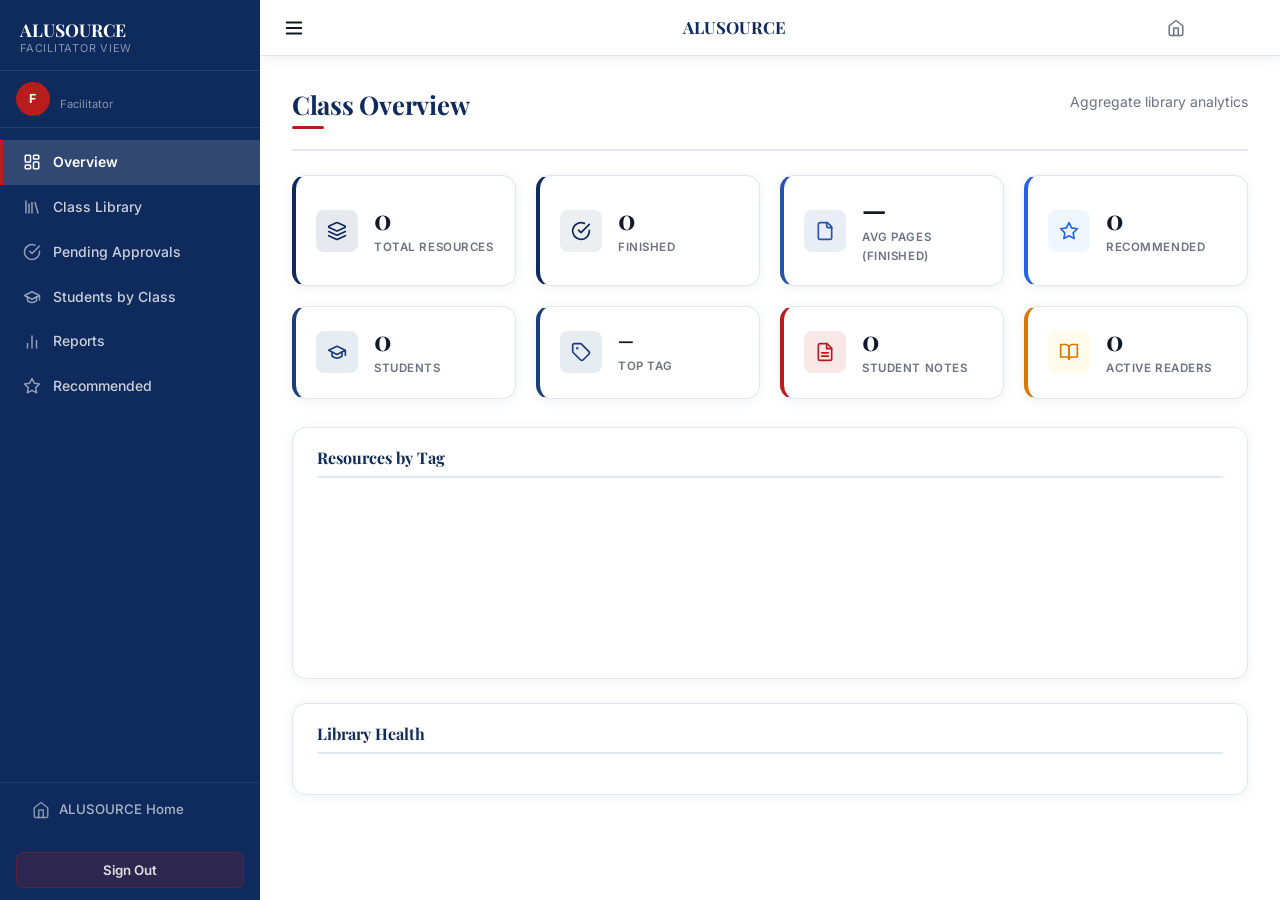
==== commit a8507341: "Fix sidebar user block, reading goal design, and cap-bar CSS" ====
--- a/admin.html
+++ b/admin.html
@@ -54,11 +54,11 @@
       </button>
     </div>
 
-    <div style="padding:.75rem 1rem;border-bottom:1px solid rgba(255,255,255,.1);display:flex;align-items:center;gap:.6rem">
-      <div style="width:32px;height:32px;border-radius:50%;background:var(--red);color:#fff;display:flex;align-items:center;justify-content:center;font-size:.78rem;font-weight:700;flex-shrink:0" id="nav-avatar" aria-hidden="true">??</div>
-      <div style="overflow:hidden">
-        <div id="nav-name" style="font-weight:600;font-size:.82rem;color:#fff;white-space:nowrap;overflow:hidden;text-overflow:ellipsis">Loading…</div>
-        <div style="font-size:.7rem;color:rgba(255,255,255,.55)">Facilitator</div>
+    <div class="sidebar__user">
+      <div class="sidebar__avatar" id="nav-avatar" aria-hidden="true">F</div>
+      <div class="sidebar__user-info">
+        <div class="sidebar__user-name" id="nav-name"></div>
+        <div class="sidebar__user-class">Facilitator</div>
       </div>
     </div>
 
--- a/styles/main.css
+++ b/styles/main.css
@@ -1635,6 +1635,47 @@
 .sidebar-home-btn .nav-icon { flex-shrink: 0; opacity: .75; }
 .sidebar-home-btn:hover .nav-icon { opacity: 1; }
 
+/* ── Sidebar user info block ───────────────────────────────── */
+.sidebar__user {
+  padding: .7rem 1rem;
+  border-bottom: 1px solid rgba(255,255,255,.1);
+  display: flex;
+  align-items: center;
+  gap: .65rem;
+  flex-shrink: 0;
+}
+.sidebar__avatar {
+  width: 34px;
+  height: 34px;
+  border-radius: 50%;
+  background: var(--accent);
+  color: #fff;
+  display: flex;
+  align-items: center;
+  justify-content: center;
+  font-size: .78rem;
+  font-weight: 700;
+  flex-shrink: 0;
+  letter-spacing: .02em;
+}
+.sidebar__user-info { overflow: hidden; }
+.sidebar__user-name {
+  font-weight: 600;
+  font-size: .82rem;
+  color: #fff;
+  white-space: nowrap;
+  overflow: hidden;
+  text-overflow: ellipsis;
+  min-height: 1em;
+}
+.sidebar__user-class {
+  font-size: .7rem;
+  color: rgba(255,255,255,.5);
+  white-space: nowrap;
+  overflow: hidden;
+  text-overflow: ellipsis;
+}
+
 /* Sidebar brand name + sub (used in admin.html / dashboard.html) */
 .sidebar__name {
   font-family: var(--font-serif);
@@ -1672,6 +1713,69 @@
   color: #fff;
   border-color: var(--accent);
 }
+
+/* ── Sidebar reading-goal cap ──────────────────────────────── */
+.sidebar__cap {
+  margin: 0 1rem .75rem;
+  padding: .7rem .85rem;
+  background: rgba(255,255,255,.07);
+  border: 1px solid rgba(255,255,255,.12);
+  border-radius: var(--radius);
+  flex-shrink: 0;
+}
+.cap-header {
+  display: flex;
+  align-items: center;
+  justify-content: space-between;
+  gap: .4rem;
+  margin-bottom: .4rem;
+}
+.cap-label {
+  font-size: .68rem;
+  font-weight: 700;
+  letter-spacing: .08em;
+  text-transform: uppercase;
+  color: rgba(255,255,255,.5);
+}
+.sidebar__cap .cap-text {
+  font-size: .72rem;
+  font-weight: 600;
+  color: rgba(255,255,255,.85);
+  white-space: nowrap;
+}
+.cap-bar {
+  background: rgba(255,255,255,.12);
+  border-radius: 100px;
+  height: 6px;
+  overflow: hidden;
+}
+.sidebar__cap .cap-fill {
+  height: 100%;
+  background: linear-gradient(90deg, var(--accent) 0%, #f87171 100%);
+  border-radius: 100px;
+  transition: width .6s cubic-bezier(.4,0,.2,1);
+  min-width: 0;
+}
+.cap-set-link {
+  display: block;
+  margin-top: .4rem;
+  font-size: .68rem;
+  color: rgba(255,255,255,.4);
+  text-decoration: none;
+  text-align: right;
+  transition: color var(--t);
+}
+.cap-set-link:hover { color: rgba(255,255,255,.85); text-decoration: underline; }
+.cap-goal-done {
+  display: flex;
+  align-items: center;
+  gap: .3rem;
+  margin-top: .35rem;
+  font-size: .68rem;
+  font-weight: 600;
+  color: #4ade80;
+}
+.cap-goal-done::before { content: '✓ '; }
 
 /* Pending badge — white text on red */
 .nav-badge {
@@ -2219,7 +2323,7 @@
 /* ═══════════════════════════════════════════════════════════
    CHARTS & ANALYTICS
    ═══════════════════════════════════════════════════════════ */
-/* Cap / reading goal bar */
+/* Cap / reading goal bar — main content area (settings/dashboard pages) */
 .cap-bar-wrap {
   background: var(--bg-offset);
   border-radius: 100px;
@@ -2238,6 +2342,12 @@
   color: var(--text-muted);
   margin-top: .3rem;
 }
+.cap-message {
+  font-size: .8rem;
+  color: var(--text-muted);
+  margin-top: .4rem;
+}
+.cap-message--success { color: var(--primary); font-weight: 600; }
 
 /* Bar chart */
 .bar-chart {
@@ -3605,6 +3715,7 @@
 }
 
 /* ═══════════════════════════════════════════════════════════
+<<<<<<< HEAD
    DASHBOARD SECTIONS — chart / shelf / notes preview
    ═══════════════════════════════════════════════════════════ */
 .chart-section {
@@ -3958,6 +4069,8 @@
 [data-theme="dark"] .view-modal__desc { background: var(--bg-offset); border-left-color: var(--primary-mid); color: var(--text-muted); }
 
 /* ═══════════════════════════════════════════════════════════
+=======
+>>>>>>> aa124d7942f8ccc6e35420a914fa3bb2a24cf2ea
    REDUCED MOTION
    ═══════════════════════════════════════════════════════════ */
 @media (prefers-reduced-motion: reduce) {
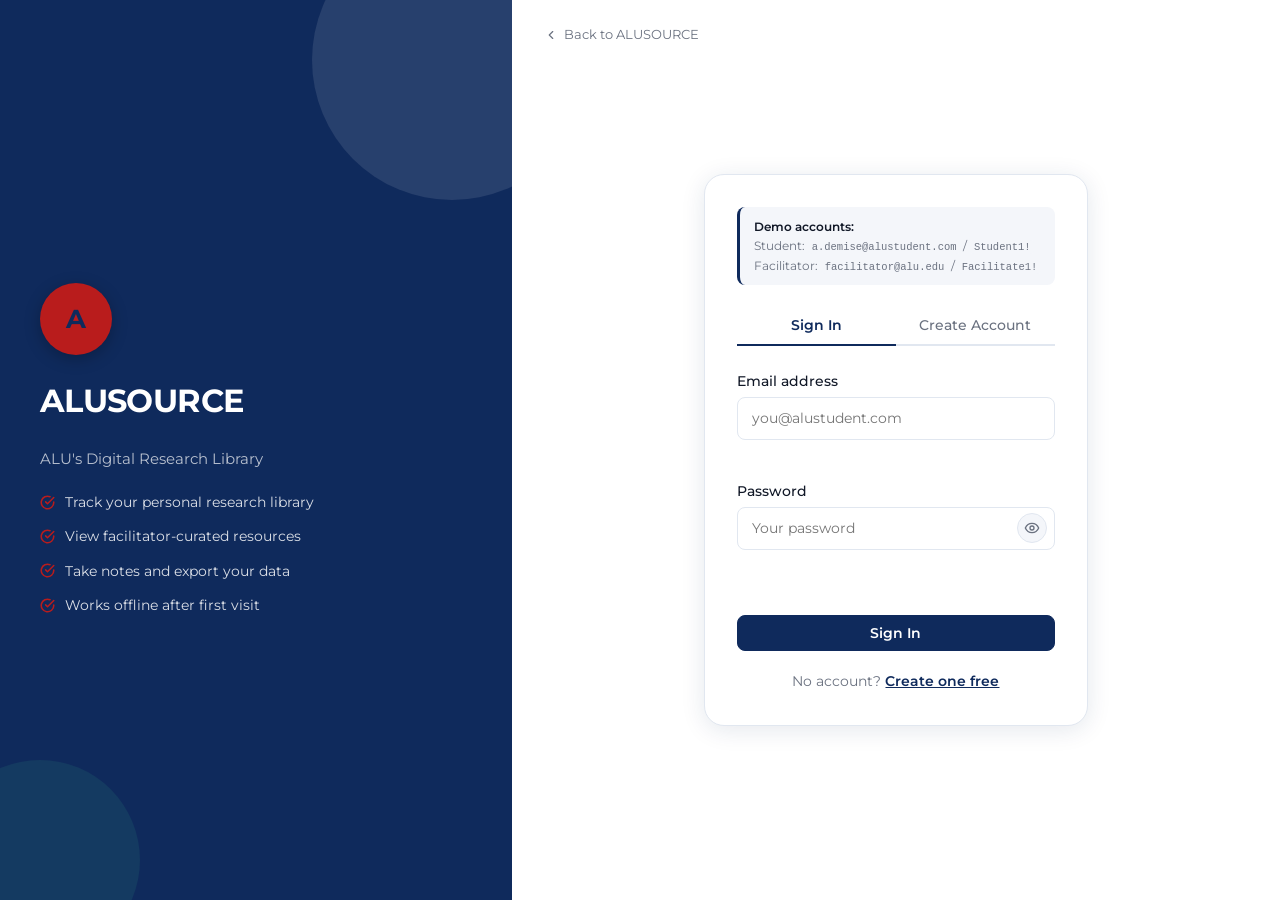
==== commit 1ef5e49a: "Changing the font and editing the README file" ====
--- a/admin.html
+++ b/admin.html
@@ -7,7 +7,7 @@
   <script>(function(){var t=localStorage.getItem('alu:theme')||'light';document.documentElement.setAttribute('data-theme',t);})()</script>
   <link rel="preconnect" href="https://fonts.googleapis.com" />
   <link rel="preconnect" href="https://fonts.gstatic.com" crossorigin />
-  <link href="https://fonts.googleapis.com/css2?family=Inter:wght@400;500;600;700;800&family=Playfair+Display:wght@700;800&display=swap" rel="stylesheet" />
+  <link href="https://fonts.googleapis.com/css2?family=Montserrat:wght@400;500;600;700;800&display=swap" rel="stylesheet" />
   <link rel="stylesheet" href="styles/main.css" />
 </head>
 <body>
--- a/styles/main.css
+++ b/styles/main.css
@@ -2,7 +2,7 @@
    ALUSOURCE — ALU's Digital Research Library
    Primary: #0F2A5C (Navy Blue)  Accent: #B91C1C (Dark Red)
    Background: #FFFFFF (White)
-   Fonts: Playfair Display + Inter (Google Fonts)
+   Fonts: Montserrat (Google Fonts)
    Mobile-first | WCAG AA | IIFE JS pattern
    ============================================================ */
 
@@ -37,8 +37,8 @@
   --radius-lg:     14px;
   --radius-xl:     20px;
   --t:             200ms ease;
-  --font-sans:     'Inter', system-ui, -apple-system, sans-serif;
-  --font-serif:    'Playfair Display', Georgia, serif;
+  --font-sans:     'Montserrat', system-ui, -apple-system, sans-serif;
+  --font-serif:    'Montserrat', Georgia, serif;
   --font-mono:     'JetBrains Mono', 'Courier New', monospace;
   --sidebar-w:     260px;
   --topbar-h:      56px;
@@ -87,6 +87,8 @@
   background: var(--bg-offset);
   padding: .1em .35em;
   border-radius: 4px;
+  overflow-wrap: break-word;
+  word-break: break-all;
 }
 
 /* ── Accessibility ────────────────────────────────────────── */
@@ -261,6 +263,12 @@
   .site-nav__links { display: flex; }
   .site-nav__hamburger { display: none; }
 }
+/* Prevent nav overflow on the very smallest phones */
+@media (max-width: 400px) {
+  .theme-toggle__label { display: none; }
+  .site-nav .theme-toggle { padding: .3rem; }
+  .site-nav__cta { gap: .4rem; }
+}
 
 /* Mobile nav open state */
 .site-nav__links.is-open {
@@ -400,6 +408,21 @@
   transition: background var(--t);
 }
 .hero__search-btn:hover { background: var(--accent-light); }
+/* Hero search: stack button below input on very small phones */
+@media (max-width: 480px) {
+  .hero__search {
+    flex-direction: column;
+    padding: .5rem;
+    gap: .4rem;
+    border-radius: var(--radius);
+  }
+  .hero__search-btn {
+    width: 100%;
+    justify-content: center;
+    border-radius: var(--radius);
+  }
+}
+
 .hero__stats {
   display: flex;
   justify-content: center;
@@ -478,7 +501,7 @@
   margin-top: .5rem;
   line-height: 1.5;
 }
-@media (min-width: 900px) {
+@media (min-width: 768px) {
   .catalog-controls {
     flex-direction: row;
     align-items: flex-start;
@@ -488,6 +511,11 @@
   .catalog-controls .filter-bar {
     flex: 1;
     max-width: 700px;
+  }
+}
+@media (min-width: 900px) {
+  .catalog-controls {
+    flex-wrap: nowrap;
   }
 }
 .records-count {
@@ -581,6 +609,17 @@
   outline: none;
   border-color: var(--primary);
   box-shadow: 0 0 0 3px rgba(15,42,92,.12);
+}
+.search-options {
+  display: flex;
+  align-items: center;
+  flex-shrink: 0;
+  margin-left: .4rem;
+}
+.search-hint {
+  font-size: .72rem;
+  white-space: nowrap;
+  color: var(--text-muted);
 }
 .filter-select {
   padding: .55rem .75rem;
@@ -915,7 +954,7 @@
   grid-template-columns: 1fr;
   gap: 0;
 }
-@media (min-width: 560px) {
+@media (min-width: 640px) {
   .form-row { grid-template-columns: 1fr 1fr; gap: 0 1rem; }
 }
 
@@ -1027,6 +1066,19 @@
   flex: 1;
   margin-bottom: 0;
 }
+/* Stack modal form rows on small phones */
+@media (max-width: 639px) {
+  .modal .form-row {
+    flex-direction: column;
+    gap: 0;
+  }
+  .modal .form-row .form-group {
+    margin-bottom: .9rem;
+  }
+  .modal form { padding: 1rem; }
+  .modal__title { padding: 1rem 1rem .875rem; }
+  .modal__actions { padding: .875rem 1rem; }
+}
 .modal .form-error[role="alert"] {
   display: block;
   margin-top: .25rem;
@@ -1315,6 +1367,11 @@
 @media (max-width: 639px) {
   .auth-brand { display: none; }
   .auth-layout { grid-template-columns: 1fr; }
+}
+/* Tighten auth-form padding on small phones so the card has room */
+@media (max-width: 480px) {
+  .auth-form-side { padding: 1.5rem 1rem; }
+  .auth-card { padding: 1.25rem; }
 }
 
 .auth-home-link {
@@ -1871,6 +1928,19 @@
   .page-header { gap: .5rem; }
   .page-header__actions { width: 100%; }
   .page-header__actions .btn { flex: 1; justify-content: center; }
+}
+@media (max-width: 639px) {
+  /* Browse Books: let the inline max-width:240px search-wrap stretch full-width */
+  .page-header__actions .search-wrap {
+    width: 100%;
+    max-width: none !important;
+    flex: 1 1 100%;
+  }
+  .page-header__actions .filter-select {
+    flex: 1;
+    min-width: 0;
+    width: auto;
+  }
 }
 
 /* ── Toast ───────────────────────────────────────────────────── */
@@ -2278,6 +2348,41 @@
   gap: 1rem;
   flex-wrap: wrap;
 }
+/* BEM avatar used by dashboard.html profile section */
+.profile-card__avatar {
+  width: 64px;
+  height: 64px;
+  border-radius: 50%;
+  background: var(--primary);
+  color: #fff;
+  display: flex;
+  align-items: center;
+  justify-content: center;
+  font-size: 1.25rem;
+  font-weight: 700;
+  flex-shrink: 0;
+  font-family: var(--font-serif);
+  letter-spacing: -.02em;
+}
+.profile-card__name {
+  font-size: 1.1rem;
+  font-weight: 700;
+  color: var(--text);
+  line-height: 1.3;
+}
+.profile-card__meta {
+  font-size: .83rem;
+  color: var(--text-muted);
+}
+.profile-card__mission {
+  font-size: .875rem;
+  color: var(--text-muted);
+  font-style: italic;
+}
+.profile-card form {
+  width: 100%;
+  margin-top: .5rem;
+}
 .profile-avatar {
   width: 64px;
   height: 64px;
@@ -2811,8 +2916,18 @@
 .reader-layout {
   display: flex;
   flex-direction: column;
-  height: calc(100vh - 64px);
+  height: calc(100vh - var(--topbar-h));
   overflow: hidden;
+}
+@media (max-width: 767px) {
+  .reader-layout {
+    height: auto;
+    min-height: calc(100dvh - var(--topbar-h));
+    overflow: visible;
+  }
+  .reader-body {
+    max-height: calc(100dvh - var(--topbar-h) - 120px);
+  }
 }
 .reader-header {
   background: var(--bg-card);
@@ -3041,6 +3156,13 @@
   .modal__actions { flex-direction: column; }
   .modal__actions .btn { width: 100%; justify-content: center; }
 }
+/* Extra-small phones: tighten modal inner padding so content isn't cramped */
+@media (max-width: 360px) {
+  .modal-overlay { padding: .25rem; }
+  .modal__body, .modal form { padding: .875rem; }
+  .modal__title { padding: .875rem .875rem .75rem; }
+  .modal__actions { padding: .75rem .875rem; }
+}
 
 /* ═══════════════════════════════════════════════════════════
    SITE FOOTER
@@ -3062,6 +3184,16 @@
   .site-footer__inner {
     grid-template-columns: 1fr 1fr;
     gap: 2rem;
+  }
+}
+/* Tablet: tighten footer padding at common tablet widths */
+@media (max-width: 767px) {
+  .site-footer__inner {
+    padding: 2.5rem 1.25rem 2rem;
+    gap: 1.75rem;
+  }
+  .site-footer__bottom {
+    padding: 1rem 1.25rem;
   }
 }
 @media (max-width: 540px) {
@@ -3425,6 +3557,7 @@
   /* Records table: hide less critical columns */
   .records-table .col-author,
   .records-table .col-date,
+  .records-table .col-tag,
   .records-table .col-approval {
     display: none;
   }
@@ -3661,10 +3794,16 @@
 [data-theme="dark"] .profile-card {
   background: var(--bg-card);
 }
+[data-theme="dark"] .profile-card__avatar {
+  background: var(--primary-mid);
+}
 [data-theme="dark"] .profile-card__name {
   color: var(--text);
 }
 [data-theme="dark"] .profile-card__meta {
+  color: var(--text-muted);
+}
+[data-theme="dark"] .profile-card__mission {
   color: var(--text-muted);
 }
 [data-theme="dark"] .view-modal__title {
@@ -3715,7 +3854,6 @@
 }
 
 /* ═══════════════════════════════════════════════════════════
-<<<<<<< HEAD
    DASHBOARD SECTIONS — chart / shelf / notes preview
    ═══════════════════════════════════════════════════════════ */
 .chart-section {
@@ -3967,6 +4105,12 @@
   border-bottom-color: var(--bg-card);
   font-weight: 600;
 }
+@media (max-width: 480px) {
+  .approvals-tab {
+    padding: .45rem .7rem;
+    font-size: .8rem;
+  }
+}
 [data-theme="dark"] .approvals-tab.active {
   background: var(--bg-card);
   color: #EEF2FF;
@@ -4069,10 +4213,125 @@
 [data-theme="dark"] .view-modal__desc { background: var(--bg-offset); border-left-color: var(--primary-mid); color: var(--text-muted); }
 
 /* ═══════════════════════════════════════════════════════════
-=======
->>>>>>> aa124d7942f8ccc6e35420a914fa3bb2a24cf2ea
    REDUCED MOTION
    ═══════════════════════════════════════════════════════════ */
+/* ═══════════════════════════════════════════════════════════
+   SMALL-SCREEN RESPONSIVE POLISH
+   ═══════════════════════════════════════════════════════════ */
+
+/* ── Search hint: wrap below input on narrow viewports ─────── */
+@media (max-width: 640px) {
+  .search-wrap { flex-wrap: wrap; }
+  .search-options {
+    width: 100%;
+    margin-left: 0;
+    padding-left: 2.4rem;
+  }
+  .search-hint { white-space: normal; }
+}
+
+/* ── Hero: tighten on small phones ─────────────────────────── */
+@media (max-width: 480px) {
+  .hero__badge { font-size: .72rem; padding: .28rem .8rem; }
+  .hero__stats { gap: 1.25rem; }
+}
+@media (max-width: 360px) {
+  .hero { padding: calc(var(--topbar-h) + 1.25rem) .75rem 2rem; }
+  .hero__stats { gap: .875rem; }
+  .hero__stat strong { font-size: 1.35rem; }
+  .hero__stat span { font-size: .72rem; }
+}
+
+/* ── About section links: full-width on tiny phones ─────────── */
+@media (max-width: 400px) {
+  .about-section__links { flex-direction: column; }
+  .about-link { width: 100%; justify-content: center; }
+}
+
+/* ── Footer bottom bar: stack on small phones ───────────────── */
+@media (max-width: 480px) {
+  .site-footer__bottom {
+    flex-direction: column;
+    align-items: flex-start;
+    gap: .5rem;
+    padding: 1rem 1.25rem;
+  }
+  .site-footer__bottom-links { gap: 1rem; }
+}
+
+/* ── Page-header action buttons: 2-per-row at 400px ─────────── */
+@media (max-width: 400px) {
+  .page-header__actions .btn {
+    flex: 1 1 calc(50% - .25rem);
+  }
+}
+
+/* ── Approvals tabs: equal-width at 360px ───────────────────── */
+@media (max-width: 360px) {
+  .approvals-tab {
+    flex: 1;
+    justify-content: center;
+    font-size: .72rem;
+    padding: .4rem .35rem;
+  }
+}
+
+/* ── Stat cards: single column at 360px ─────────────────────── */
+@media (max-width: 360px) {
+  .stats-grid { grid-template-columns: 1fr; gap: .65rem; }
+  .stat-card { padding: .8rem .9rem; gap: .6rem; }
+}
+
+/* ── Chart / shelf sections: tighter padding at 360px ──────── */
+@media (max-width: 360px) {
+  .chart-section,
+  .shelf-section,
+  .notes-preview-section {
+    padding: 1rem .875rem 1.25rem;
+  }
+}
+
+/* ── Auth card: break long email addresses ──────────────────── */
+@media (max-width: 400px) {
+  .auth-card code { word-break: break-all; font-size: .68rem; }
+  .auth-card { padding: 1.1rem; }
+}
+
+/* ── Nav: hide sign-in label text at 360px, keep icon ──────── */
+@media (max-width: 360px) {
+  .site-nav__cta .btn--sm {
+    padding: .35rem .6rem;
+    font-size: .78rem;
+  }
+}
+
+/* ── Catalog section: tighten on 360px ─────────────────────── */
+@media (max-width: 360px) {
+  .catalog-section { padding: 1.75rem .75rem; }
+  .catalog-controls { gap: 1rem; margin-bottom: 1.25rem; }
+  .about-section { padding: 2rem .875rem; }
+}
+
+/* ── Toast: full-width on tiny phones ──────────────────────── */
+@media (max-width: 400px) {
+  .toast {
+    right: .75rem;
+    left: .75rem;
+    max-width: none;
+    bottom: .75rem;
+  }
+}
+
+/* ── Settings card: tighter padding at 360px ───────────────── */
+@media (max-width: 360px) {
+  .settings-card { padding: 1rem .875rem; }
+}
+
+/* ── Filter bar toggle label: allow text wrap at 360px ─────── */
+@media (max-width: 360px) {
+  .filter-bar .toggle-label { white-space: normal !important; }
+}
+
 @media (prefers-reduced-motion: reduce) {
   *, *::before, *::after {
     animation-duration: 0.01ms !important;
